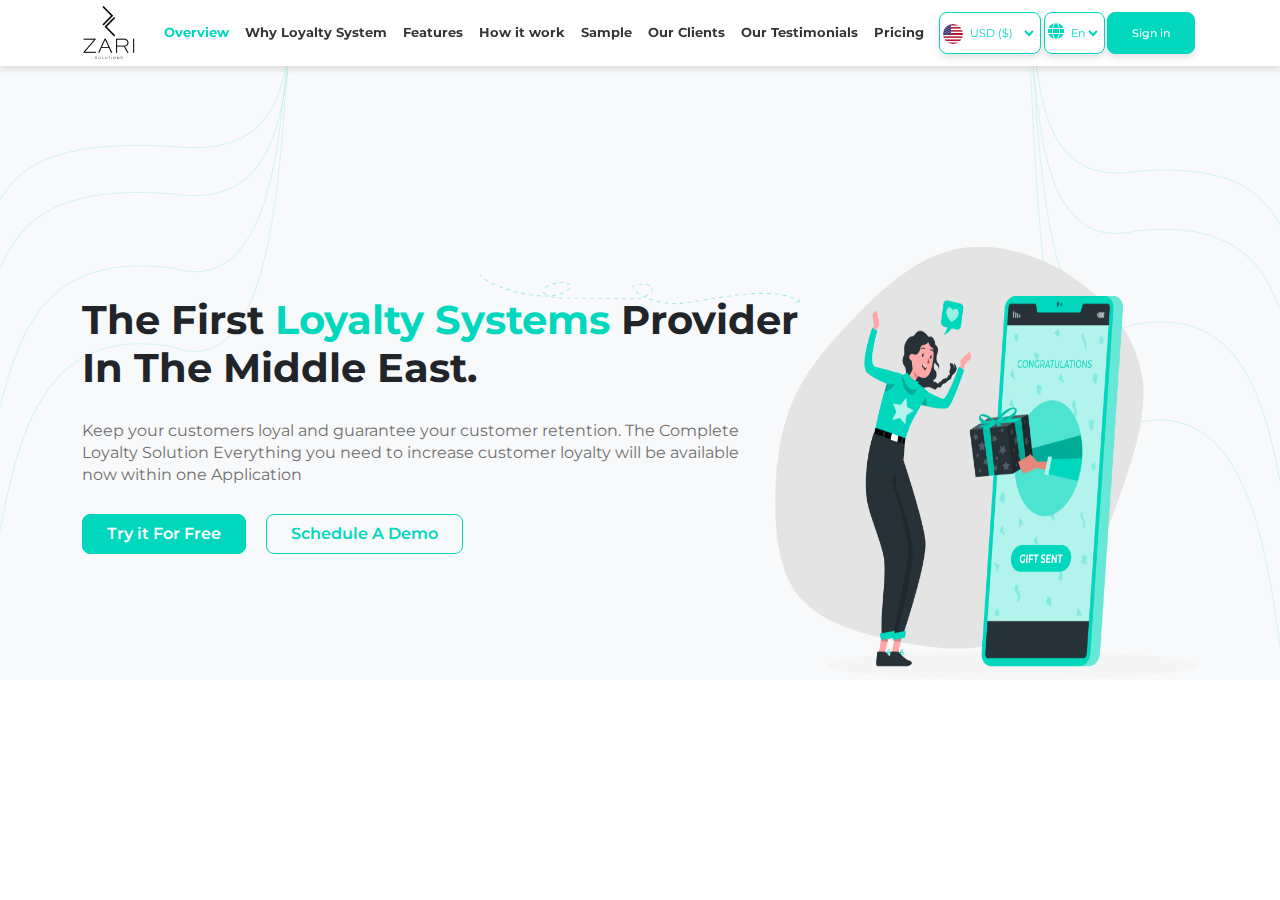
==== index.html @ f449ee0c "valid register" ====
<!DOCTYPE html>
<html lang="en">

    <head>
        <title> Zari task </title>
        <meta charset="UTF-8">
        <meta name = "description" content="Zari task">
        <meta name = "kaywords" content="Zari task">
        <meta http-equiv="X-UA-Compatible" content="IE=edge" />
        <meta name="viewport" content="width=device-width, initial-scale=1.0" />
        <meta anme="author" content="AHMED RASHED" />
        <link rel="preconnect" href="https://fonts.googleapis.com">
        <link href="https://fonts.googleapis.com/css2?family=Montserrat:wght@400;500;600;700;800&family=Noto+Sans:wght@400;500;600;700&display=swap" rel="stylesheet">
        <link rel="stylesheet" href="css/all.min.css">
        <link rel="stylesheet" href="css/bootstrap.min.css">
        <link rel="stylesheet" href="css/style.css">
    </head>

    <body>

        <!-- ready -->
        <!-- <div id="ready">
            <h4 class="mb-4 px-2">Welcome to our Home..</h4>
            <h1 class="px-3">Thank you for using Nagwa Education Platform <i class="fa fa-spinner fa-spin"></i></h1>            
        </div> -->


        <!-- navbar -->
        <nav class="navbar navbar-expand-lg fixed-top bg-white p-0">
            <div class="container-fluid container-xl w-special-95 d-flex justify-content-between align-items-center">
                <a class="navbar-brand"><img src="imgs/navbar/ZARI LOGO-02.png" alt="ZARI LOGO"></a>
                <button class="navbar-toggler" type="button" data-bs-toggle="collapse" data-bs-target="#navbarSupportedContent" aria-controls="navbarSupportedContent" aria-expanded="false" aria-label="Toggle navigation">
                </button>
                <div class="collapse navbar-collapse" id="navbarSupportedContent">
                    <ul class="navbar-nav mx-auto mb-2 mb-lg-0 py-3 py-lg-0 fw-bold">
                        <li class="nav-item">
                            <a class="nav-link active" aria-current="page" href="#overview">Overview</a>
                        </li>
                        <li class="nav-item">
                            <a class="nav-link" href="#why">Why Loyalty System</a>
                        </li>
                        <li class="nav-item">
                            <a class="nav-link" href="#features">Features</a>
                        </li>
                        <li class="nav-item">
                            <a class="nav-link" href="#how">How it work</a>
                        </li>
                        <li class="nav-item">
                            <a class="nav-link" href="#sample">Sample</a>
                        </li>
                        <li class="nav-item">
                            <a class="nav-link" href="#clients">Our Clients</a>
                        </li>
                        <li class="nav-item">
                            <a class="nav-link" href="#testimonials">Our Testimonials</a>
                        </li>
                        <li class="nav-item">
                            <a class="nav-link" href="#pricing">Pricing</a>
                        </li>
                    </ul>
                    <div class="custome d-flex justify-content-evenly align-items-center pb-4 pb-lg-0">
                        <div class="currency py-2">
                            <img id="img-select" src="imgs/navbar/Flag_of_the_United_States.svg.png" alt="united-states">
                            <select class="py-1" id="currency" name="currency">
                                <option selected value="dollar">
                                    USD ($)
                                </option>
                                <option value="pound">
                                    EGY (LE)
                                </option>
                                <option value="euro">
                                    EURO (E)
                                </option>
                            </select>
                        </div>
                        <div class="language py-2">
                            <i class="fa-solid fa-globe fs-6"></i>
                            <select class="py-1" name="language">
                                <option selected value="English">
                                    En
                                </option>
                                <option value="Arabic">
                                    Ar
                                </option>
                                <option value="French">
                                    Fr
                                </option>
                            </select>
                        </div>
                        <a href="signIn.html" target="_blank" class="btn px-4">Sign in</a>
                    </div>
                </div>
            </div>
        </nav>

        <!-- header section -->
        <header id="overview" class="overview position-relative">
            <div class="vectors">
                <img src="imgs/header/Group 1.png" class="position-absolute top-0 end-0"  alt="vector">
                <img src="imgs/header/Group 2.png" class="position-absolute top-0 start-0"  alt="vector">
                <img src="imgs/header/Vector 20.png" class="position-absolute w-25 mx-auto vector start-50 translate-middle"  alt="vector">
            </div>
            <div class="total-header bg-light min-vh-70 d-flex justify-content-center align-items-end">
                <div class="container">
                    <div class="row gx-0 gy-4 d-flex justify-content-center">
                        <div class="col-lg-8">
                            <div class="caption">
                                <h1 class="text-capitalize fw-bold mb-4">The first <span class="main-color">loyalty systems</span> provider in the Middle East.</h1>
                                <p class="mb-4 py-1">Keep your customers loyal and guarantee your customer retention. The Complete Loyalty Solution
                                    Everything you need to increase customer loyalty will be available now within one Application 
                                </p>
                                <div class="buttons">
                                    <a class="btn main-btn py-2 px-4 me-3">Try it For Free</a>
                                    <a class="btn second-btn py-2 px-4">Schedule A Demo</a>
                                </div>
                            </div>
                        </div>
                        <div class="col-lg-4">
                            <div class="img-header">
                                <svg viewBox="0 0 200 200" xmlns="http://www.w3.org/2000/svg">
                                    <path fill="#E4E4E4" d="M49,-76.3C63.3,-67.1,74.5,-53.1,77.4,-37.9C80.4,-22.8,75,-6.4,70,8.2C65,22.7,60.3,35.4,52.3,46.3C44.4,57.3,33.3,66.4,20.6,70.2C7.9,73.9,-6.4,72.3,-21.1,69.2C-35.8,66.1,-50.8,61.6,-59,51.5C-67.2,41.4,-68.7,25.7,-68.4,11.3C-68.1,-3,-66.1,-16.2,-60.8,-27.8C-55.5,-39.3,-46.8,-49.4,-36.2,-60.3C-25.5,-71.2,-12.7,-82.9,2.3,-86.5C17.4,-90.1,34.7,-85.6,49,-76.3Z" transform="translate(100 100)" />
                                </svg>
                                <img src="imgs/header/Gift Illustration.png" class="w-100" alt="gift">
                            </div>
                        </div>
                    </div>
                </div>
            </div>
        </header>





























        <!-- footer -->


        <!-- js files -->
        <script src="js/bootstrap.bundle.min.js"></script>
        <script src="js/jquery-3.6.0.min.js"></script>
        <script src="js/main.js"></script>

    </body>
</html>
---- css/style.css ----
:root{
    --mainColor:#00D7BD;
}

/* #ready{
    text-align: center;
    z-index: 999;
    position: fixed;
    inset: 0;
    display: flex;
    justify-content: center;
    align-items: center;
    flex-direction: column;
    color: #fff;
    font-weight: bold;
    background-color: #000;
} */

body{
    font-family: 'Montserrat', sans-serif;
    /* background-color: var(--mainColor); */
    /* overflow: hidden; */
}

i{
    cursor: pointer;
}

.main-color{
    color: var(--mainColor);
}
.main-bg{
    background-color: var(--mainColor);
}

/* navbar */
.navbar{
    font-size: 13px;
    font-weight: 600;
    box-shadow: 0px 4px 6px rgba(147, 147, 147, 0.26);
}
.navbar .navbar-toggler{
    transition: all 0.25s;
    position: relative;
    width: 40px;
    height: 40px;
    margin-right: 15px;
    cursor: pointer;
}
.navbar .navbar-toggler::before{
    content: '';
    position: absolute;
    width: 25px !important;
    height: 3px !important;
    background-color: var(--mainColor);
    transition: all 0.25s;
    transform: translateY(-10px);
    box-shadow: 0 10px 0 var(--mainColor);
}
.navbar .navbar-toggler.convert::before{
    transform: translateY(0px) rotate(45deg);
    box-shadow: 0 0 0 var(--mainColor);
}
.navbar .navbar-toggler::after{
    content: '';
    position: absolute;
    width: 25px !important;
    height: 3px !important;
    background-color: var(--mainColor);
    transition: all 0.25s;
    transform: translateY(10px);
}
.navbar .navbar-toggler.convert::after{
    transform: translateY(0px) rotate(-45deg);
}
.navbar .navbar-toggler:focus,
 .navbar .navbar-toggler:hover
{
    box-shadow: none;
}
.navbar .navbar-nav li{
    white-space: nowrap;
}
.navbar .navbar-nav li a{
    color: #000000CC;
    transition: all 0.25s;
    text-align: center;
}
.active,
 .navbar-nav a:focus,
  .navbar-nav a:hover
{
    color: var(--mainColor) !important;
}
.navbar-collapse{
    background-color: rgba(0, 0, 0, 0.922);
    transition: all 0.3s;
}
.custome div{
    border: 1px solid var(--mainColor);
    border-radius: 8px;
    background-color: transparent;
    padding: 3px;
    cursor: pointer;
    color: var(--mainColor);
    font-size: 11px;
    font-weight: 500;
    box-shadow: 0px 4px 6px rgba(147, 147, 147, 0.26);
}
.custome a{
    border: 1px solid var(--mainColor);
    border-radius: 8px;
    background-color: var(--mainColor);
    padding-top: 12px;
    padding-bottom: 12px;
    color: #fff !important;
    font-size: 11px;
    font-weight: 500;
    box-shadow: 0px 4px 6px rgba(147, 147, 147, 0.26);
    transition: all 0.25s;
}
.custome a:hover{
    background-color: transparent;
    color: var(--mainColor) !important;
    border: 1px solid var(--mainColor);
}
.custome .currency img{
    width: 20px;
    height: 20px;
    border-radius: 50%;
}
select{
    color: var(--mainColor);
    border: none;
    outline: none;
    background-color: transparent;
    cursor: pointer;
}
option{
    font-size: 13px;
    font-weight: 500;
}

/* Responsive navbar */
@media screen and (min-width: 992px) and (max-width: 1150px) {
    .custome{
        display: none !important;
    }
    .w-special-95{
        width: 95%;
    }
}
@media screen and (min-width: 992px){
    .navbar-collapse{
        background-color: transparent !important;
    }
    .custome{
        width: 25%;
    }
}
@media screen and (max-width: 992px) {
    .navbar .navbar-nav li a{
        color: #fff;
        font-size: 14px;
        margin-bottom: 8px;
    }
    .custome{
        width: 75%;
        margin-left: auto;
        margin-right: auto;
    }
    .custome div{
        box-shadow: none;
    }
    .custome a{
        box-shadow: none;
    }
}
/* navbar */


/* header  */
.overview{
    margin-top: 50px;
}
.total-header{
    padding-top: 7rem;
}
.min-vh-70{
    min-height: 70vh;
}
.caption h1{
    font-size: 2.85rem;
}
.caption p{
    width: 90%;
    color: #6F6F6F;
    line-height: 22px;
}
.buttons a{
    border-radius: 8px;
    font-weight: 600;
    line-height: 22px;
    transition: all 0.25s;
}
.main-btn{
    background-color: var(--mainColor);
    color: #fff;
    border: 1px solid var(--mainColor);
}
.main-btn:hover{
    background-color: transparent;
    color: var(--mainColor);
}
.second-btn{
    background-color: transparent;
    color: var(--mainColor);
    border: 1px solid var(--mainColor);
}
.second-btn:hover{
    background-color: var(--mainColor);
    color: #fff;
}
.caption, .img-header{
    position: relative;
    z-index: 1;
}
.img-header svg{
    position: absolute;
    top: -100px;
    left: -130px;
}
.img-header img{
    height:24rem;
    position: relative;
    z-index: 2;
}
.vector{
    top: 38%;
}

/* Responsive header section */
@media screen and (max-width: 992px){
    .total-header .row{
        flex-direction: column-reverse;
    }
    .total-header{
        padding-bottom: 2rem;
    }
    .caption, .img-header{
        width: 90%;
        margin-right: auto;
        margin-left: auto;
    }
    .vectors, .sign-victors{
        display: none !important;
    }
}
@media screen and (min-width: 1200px) and (max-width: 1400px){
    .caption h1{
        font-size: 2.5rem;
    }
    .img-header svg{
        top: -80px;
    }
}
@media screen and (min-width: 992px) and (max-width: 1200px){
    .img-header svg{
        top: -50px;
    }
}
@media screen and (min-width: 768px) and (max-width: 992px){
    .img-header svg{
        width: 850px;
        height: 500px;
        top: -90px;
        left: -260px;
    }
}
@media screen and (min-width: 768px) and (max-width: 1200px){
    .caption h1{
        font-size: 2.1rem;
    }
}
@media screen and (max-width: 768px){
    .caption h1{
        font-size: 1.55rem;
    }
    .img-header svg{
        width: 850px;
        height: 500px;
        top: -90px;
        left: -340px;
    }
}
@media screen and (max-width: 570px){
    .img-header svg{
        display: none;
    }
}


/* sign up & sign in pages */
.sign{
    min-height:100vh;
    background-color: #000;
}
.w-90{
    width: 90%;
    margin: auto;
}
.sign .img-sign{
    position: relative;
    z-index: 2;
}
.sign .img-sign .sign-caricature img{
    max-width: 75%;
    min-width: 350px;
}
.sign .img-sign .logo img{
    width: 125px;
    height: 110px;
}
.sign-form{
    position: relative;
    z-index: 2;
    background-color: #ECECEC;
    border-radius: 20px;
    padding: 30px 40px 10px;
}
.sign-form h2{
    font-size: 2.25rem;
    font-weight: 600;
    line-height: 45px;
    color: #000;
    font-family: 'Montserrat';
    text-transform: capitalize;
}
.sign-form label{
    font-weight: 600;
    margin-top: 1.25rem;
}
.sign-form input{
    border-radius: 8px;
}
.sign-form .form-control:focus{
    box-shadow: none;
    border-color: var(--mainColor) !important;
}
.sign-form input::placeholder{
    color: hsla(0, 0%, 44%, 0.5);
    font-weight: 500;
    letter-spacing: 0;
}
.sign-form .alert{
    color:rgba(0, 0, 0, 0.850);
    font-size: 13px;
    display: none;
}
.sign-form a{
    border-radius: 10px;
    font-weight: bold;
}
.sign-form a:hover{
    color: var(--mainColor) !important;
}
.sign-form .semi-bold{
    font-weight: 600;
}
.sign-form .imgs img{
    width: 35px;
    cursor: pointer;
}
.w-60{
    width: 60%;
}
.sign-form .already-have p{
    font-size: 14px;
    font-weight: 500;
}
.sign-form .already-have p a{
    text-decoration: none;
    color: var(--mainColor);
}

/* Responsive sign up & sign in pages */

@media screen and (min-width: 992px){
    .sign .img-sign .sign-caricature img{
        min-width: 400px;
    }
}
@media screen and (max-width: 992px){
    .sign .img-sign, .sign .sign-form{
        width: 85%;
        margin: auto;
    }
}














/* footer */
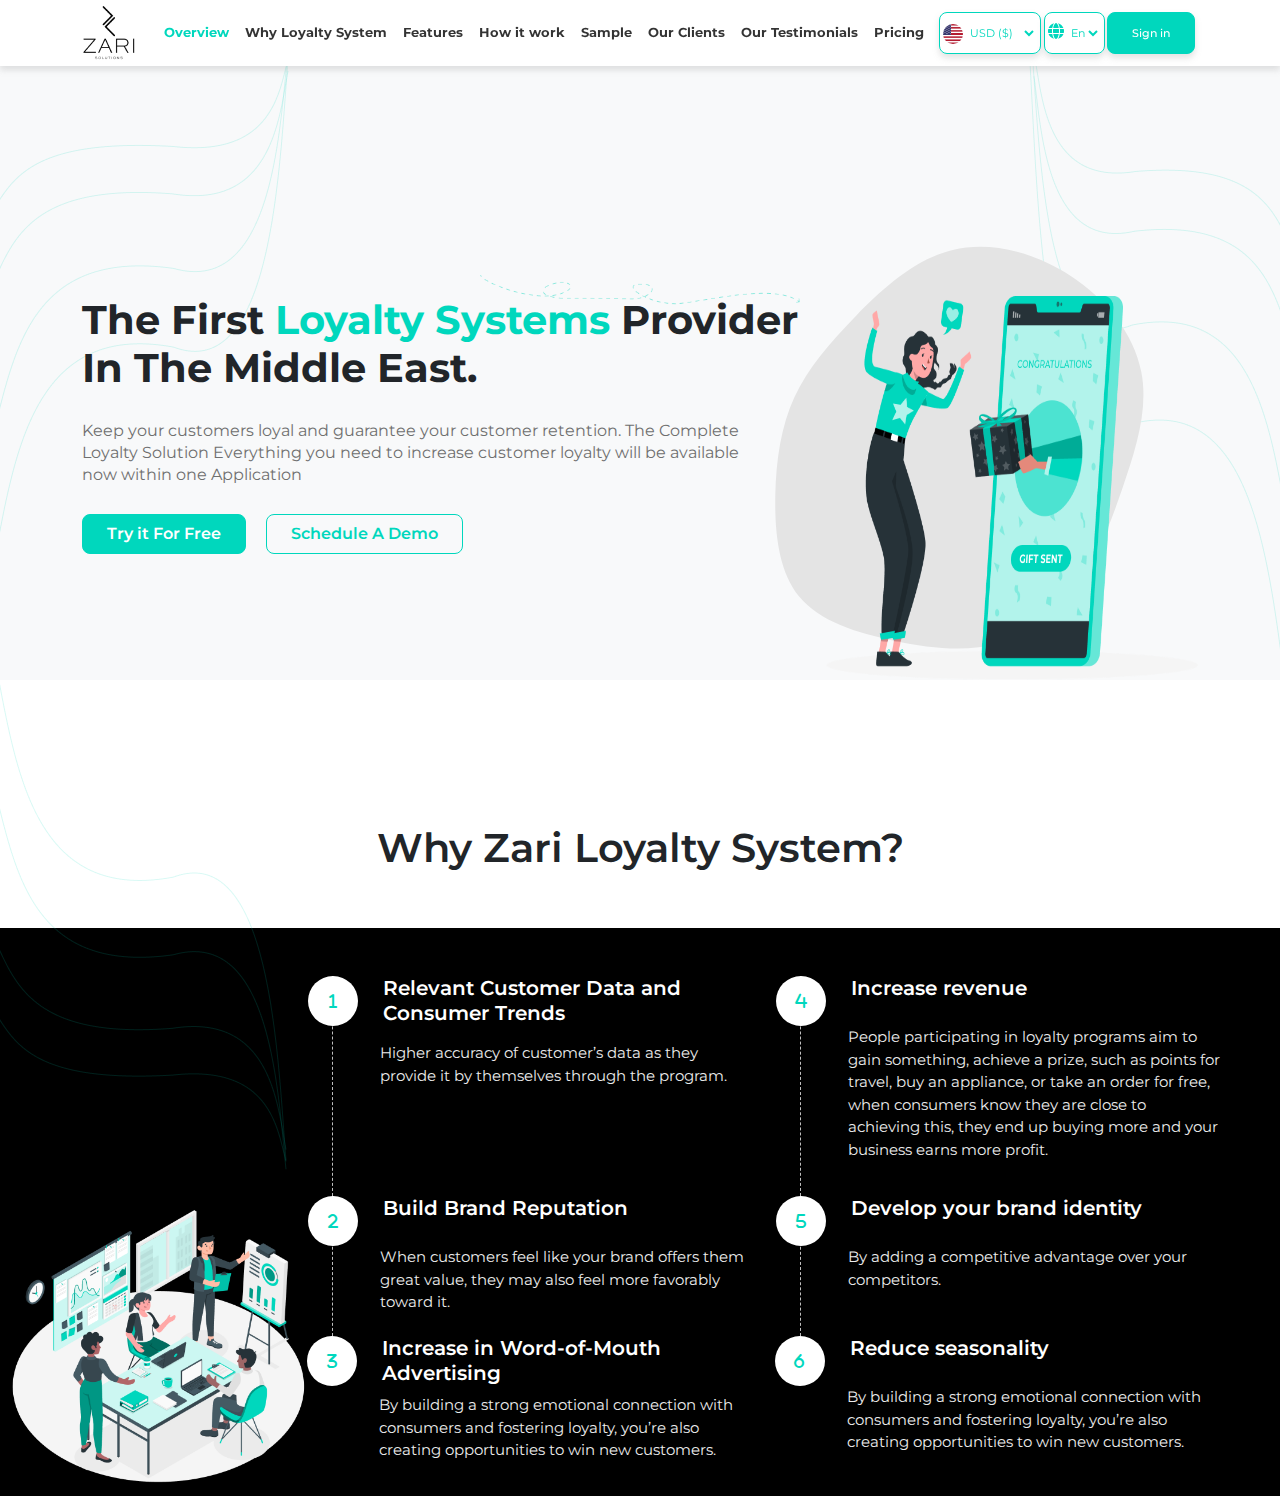
==== commit f529a900: "add layout section with responsive" ====
--- a/index.html
+++ b/index.html
@@ -128,7 +128,80 @@
             </div>
         </header>
 
-
+        <!-- why layout section -->
+        <section id="why" class="why-layout position-relative pt-5">
+            <div class="vectors">
+                <img src="imgs/why layout/Group 10.png" class="position-absolute top-0 start-0"  alt="vector">
+            </div>
+            <div class="container-fluid pt-5">
+                <div class="row">
+                    <div class="col-12">
+                        <div class="caption-why text-center py-lg-5 py-3">
+                            <h2 class="semi-bold fs-1">Why Zari Loyalty System?</h2>
+                        </div>
+                    </div>
+                    <div class="layout-container bg-black pt-5">
+                        <div class="row gy-4 d-flex justify-content-center align-items-end">
+                            <div class="col-xl-3">
+                                <div class="img-layout">
+                                    <img src="imgs/why layout/At the office-amico 1.png" alt="At the office">
+                                </div>
+                            </div>
+                            <div class="col-xl-9">
+                                <div class="row g-0">
+                                    <div class="col-lg-6">
+                                        <div class="layout">
+                                            <div class="child d-flex mb-2">
+                                                <i class="fa-solid fa-1 main-color"></i>
+                                                <h5>Relevant Customer Data and Consumer Trends</h5>
+                                            </div>
+                                            <p>Higher accuracy of customer’s data as they provide it by themselves through the program.</p>
+                                        </div>
+                                        <div class="layout special-layout">
+                                            <div class="child d-flex">
+                                                <i class="fa-solid fa-2 main-color"></i>
+                                                <h5>Build Brand Reputation</h5>
+                                            </div>
+                                            <p>When customers feel like your brand offers them great value, they may also feel more favorably toward it.</p>
+                                        </div>
+                                        <div class="layout third-layout">
+                                            <div class="child d-flex">
+                                                <i class="fa-solid fa-3 main-color"></i>
+                                                <h5>Increase in Word-of-Mouth Advertising</h5>
+                                            </div>
+                                            <p>By building a strong emotional connection with consumers and fostering loyalty, you’re also creating opportunities to win new customers.</p>
+                                        </div>
+                                    </div>
+                                    <div class="col-lg-6">
+                                        <div class="layout">
+                                            <div class="child d-flex">
+                                                <i class="fa-solid fa-4 main-color"></i>
+                                                <h5>Increase revenue</h5>
+                                            </div>
+                                            <p>People participating in loyalty programs aim to gain something, achieve a prize, such as points for travel, buy an appliance, or take an order for free, when consumers know they are close to achieving this, they end up buying more and your business earns more profit.</p>
+                                        </div>
+                                        <div class="layout special-layout">
+                                            <div class="child d-flex">
+                                                <i class="fa-solid fa-5 main-color"></i>
+                                                <h5>Develop your brand identity</h5>
+                                            </div>
+                                            <p>By adding a competitive advantage over your competitors.</p>
+                                        </div>
+                                        <div class="layout last-layout">
+                                            <div class="child d-flex">
+                                                <i class="fa-solid fa-6 main-color"></i>
+                                                <h5>Reduce seasonality</h5>
+                                            </div>
+                                            <p>By building a strong emotional connection with consumers and fostering loyalty, you’re also creating opportunities to win new customers.</p>
+                                        </div>
+                                    </div>
+                                </div>
+                            </div>
+                        </div>
+                    </div>
+                </div>
+            </div>
+        </section>
 
 
 
--- a/css/style.css
+++ b/css/style.css
@@ -35,6 +35,7 @@
 }
 
 /* navbar */
+
 .navbar{
     font-size: 13px;
     font-weight: 600;
@@ -125,6 +126,10 @@
     color: var(--mainColor) !important;
     border: 1px solid var(--mainColor);
 }
+.custome a:focus{
+    box-shadow: none;
+    border-color: var(--mainColor) !important;
+}
 .custome .currency img{
     width: 20px;
     height: 20px;
@@ -143,6 +148,7 @@
 }
 
 /* Responsive navbar */
+
 @media screen and (min-width: 992px) and (max-width: 1150px) {
     .custome{
         display: none !important;
@@ -177,10 +183,9 @@
         box-shadow: none;
     }
 }
-/* navbar */
-
 
 /* header  */
+
 .overview{
     margin-top: 50px;
 }
@@ -241,6 +246,7 @@
 }
 
 /* Responsive header section */
+
 @media screen and (max-width: 992px){
     .total-header .row{
         flex-direction: column-reverse;
@@ -302,6 +308,7 @@
 
 
 /* sign up & sign in pages */
+
 .sign{
     min-height:100vh;
     background-color: #000;
@@ -365,7 +372,7 @@
 .sign-form a:hover{
     color: var(--mainColor) !important;
 }
-.sign-form .semi-bold{
+.semi-bold{
     font-weight: 600;
 }
 .sign-form .imgs img{
@@ -399,7 +406,108 @@
 }
 
 
-
+/* section why layout */
+
+.layout-container .img-layout img{
+    max-width: 100%;
+    min-width: 280px;
+}
+.layout{
+    border-left: 1px dashed rgba(255, 255, 255, 0.750);
+    height: 170px;
+    transition: all 0.3s;
+}
+.layout:hover{
+    border-left-color: var(--mainColor);
+}
+.last-layout , .third-layout{
+    border: none !important;
+}
+.special-layout{
+    height: 130px;
+}
+.layout h5{
+    font-weight: 600;
+    color: #fff;
+    line-height: 1.25;
+    width: 80%;
+}
+.layout i{
+    padding: 25px;
+    width: 1px;
+    height: 1px;
+    border-radius: 50%;
+    background-color: #fff;
+    display: flex;
+    justify-content: center;
+    align-items: center;
+    position: relative;
+    transform: translateX(-50%);
+}
+.layout p{
+    color: #ECECEC;
+    width: 80%;
+    margin: auto;
+    font-size: 15px;
+    margin-bottom: 0 !important;
+    margin-top: 0 !important;
+}
+
+
+/* Responsive why layout section */
+
+@media screen and (min-width: 992px) and (max-width: 1400px){
+    .layout{
+        height: 220px !important;
+    }
+    .special-layout{
+        height: 140px !important;
+    }
+    .third-layout, .last-layout{
+        height: 160px !important;
+    }
+}
+@media screen and (min-width: 992px) and (max-width: 1200px){
+    .layout-container .img-layout{
+        text-align: center;
+    }
+    .layout-container .img-layout img{
+        max-width: 75%;
+        margin: auto;
+    }
+    .layout-container .col-lg-6{
+        width: 45%;
+        margin: auto;
+    }
+}
+@media screen and (max-width: 992px){
+    .layout-container .img-layout{
+        text-align: center;
+    }
+    .layout-container .img-layout img{
+        max-width: 75%;
+        margin: auto;
+    }
+    .layout-container .col-lg-6{
+        width: 80%;
+        margin: auto;
+    }
+    .layout , .special-layout{
+        height: fit-content;
+        padding-bottom: 40px;
+    }
+    .third-layout{
+        border-left: 1px dashed rgba(255, 255, 255, 0.750) !important;
+        transition: all 0.3s;
+    }
+    .third-layout:hover{
+        border-left-color: var(--mainColor) !important;
+    }
+    .layout p{
+        width: 70%;
+        margin: auto;
+    }
+}
 
 
 
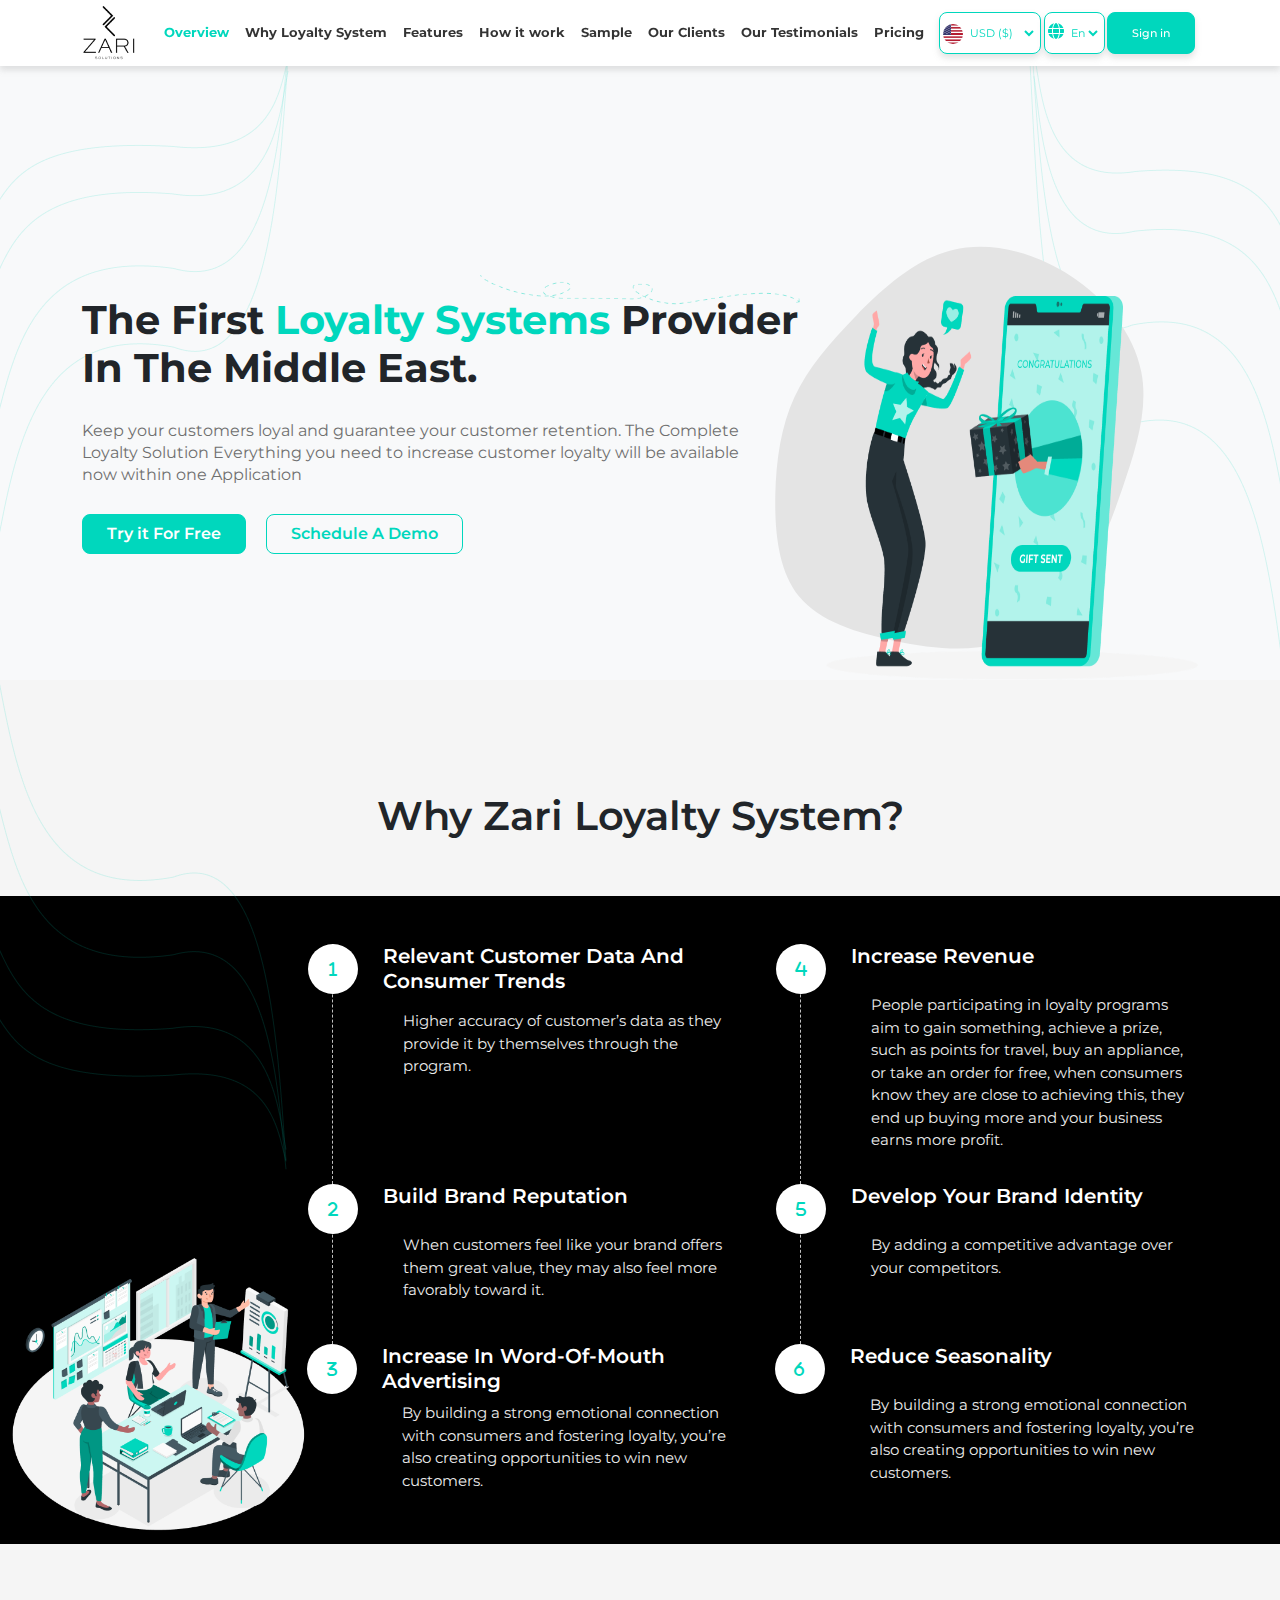
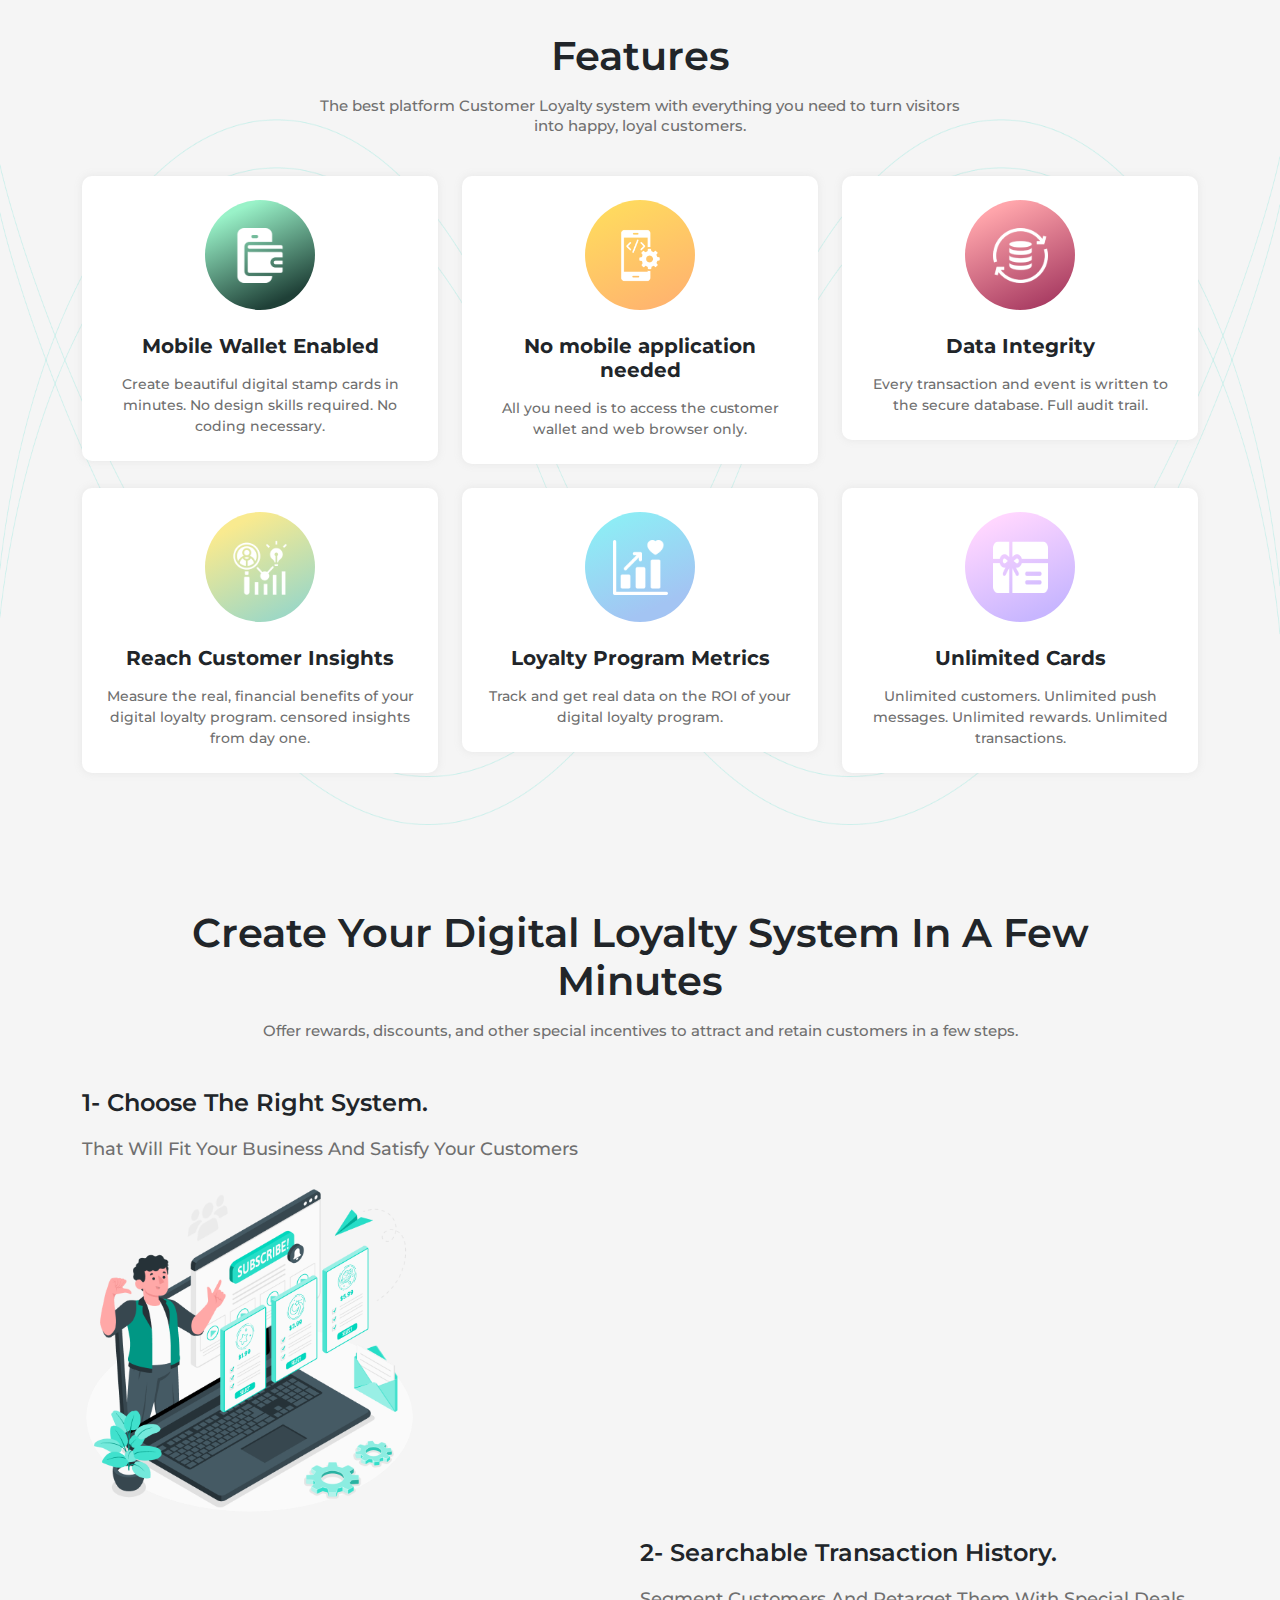
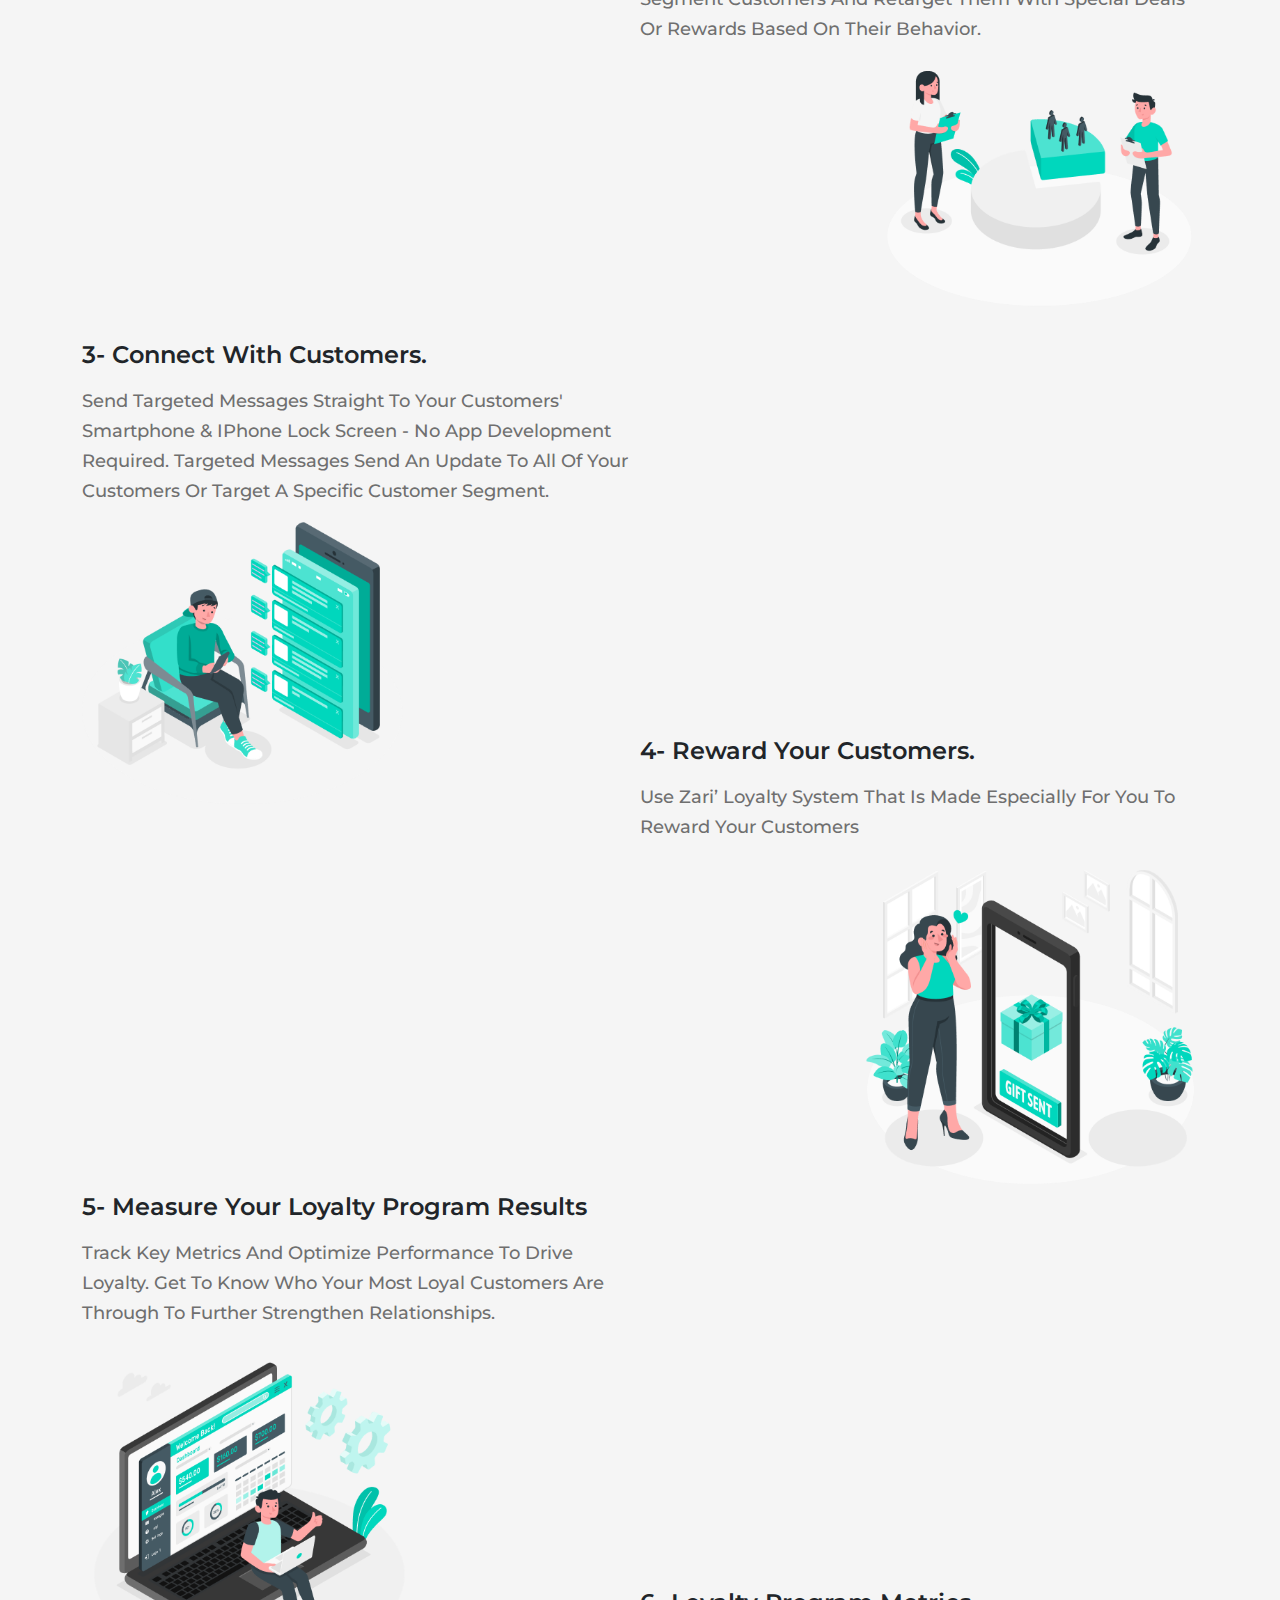
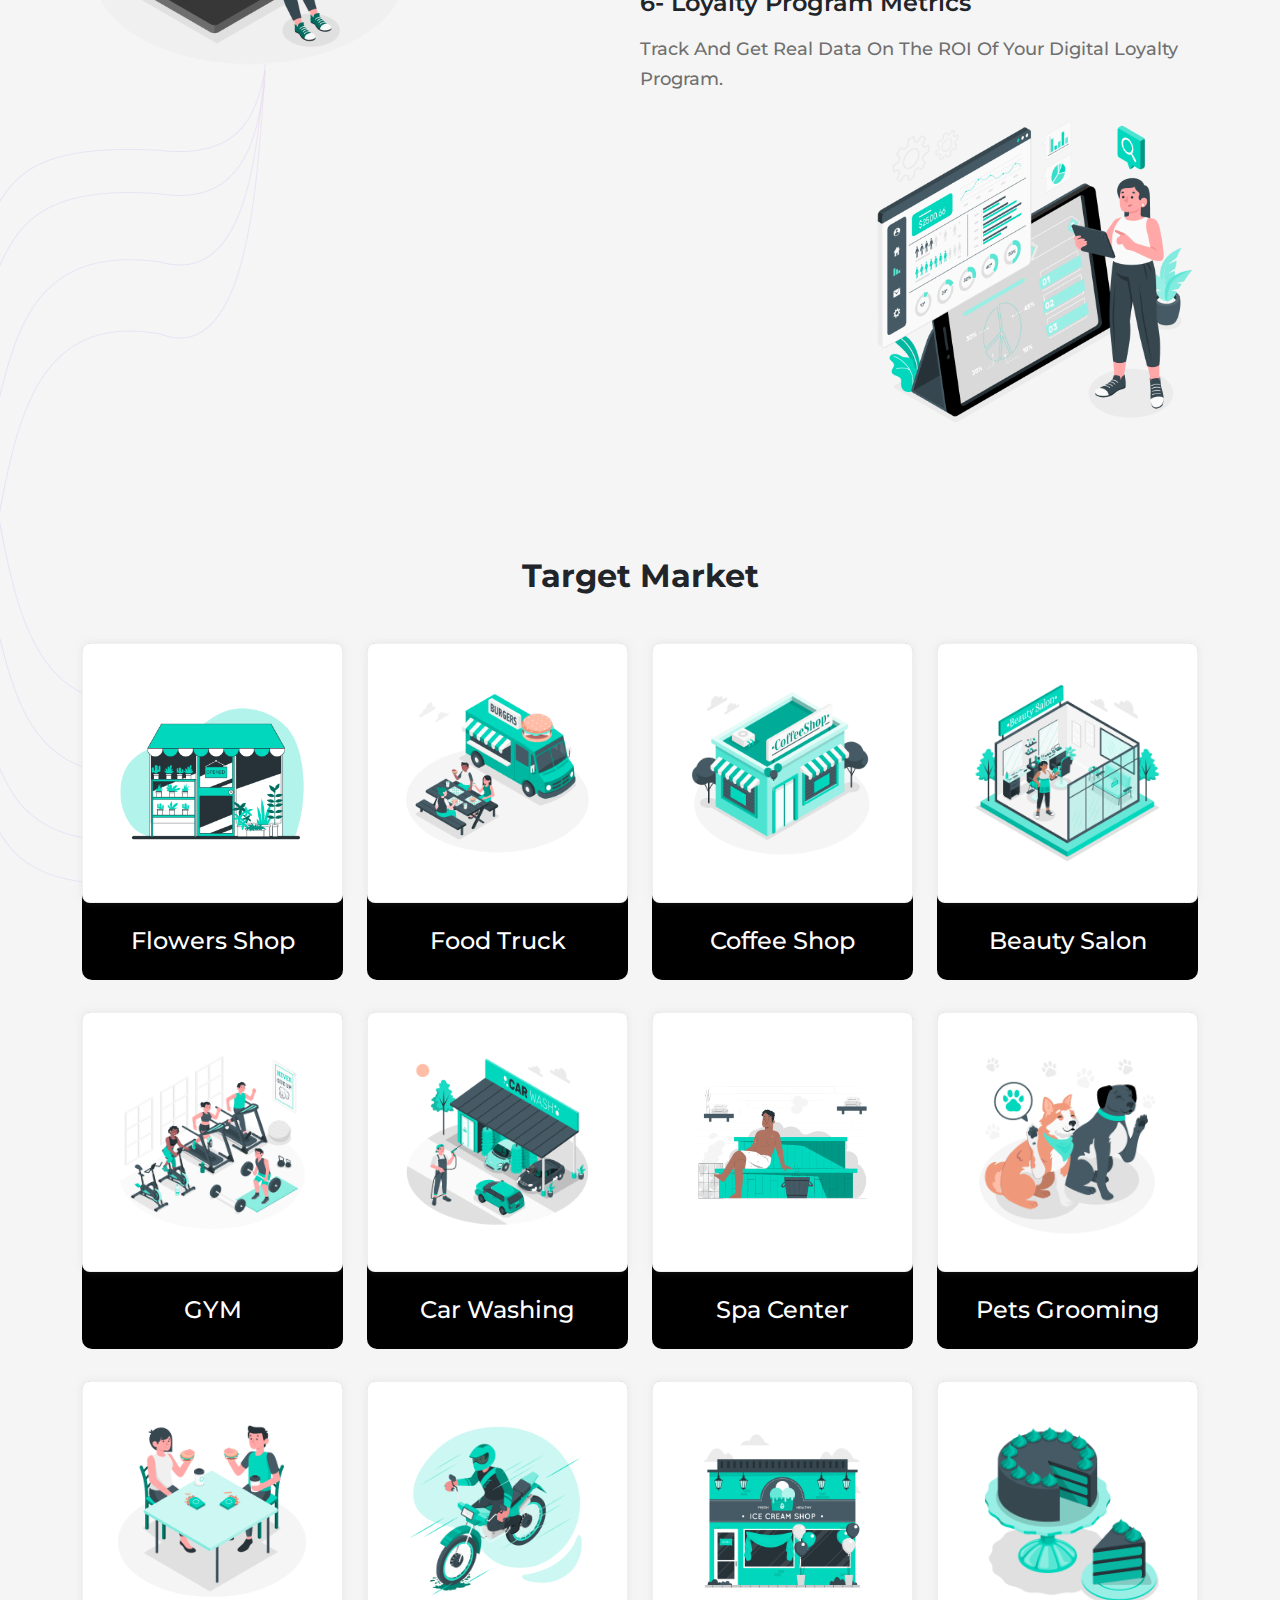
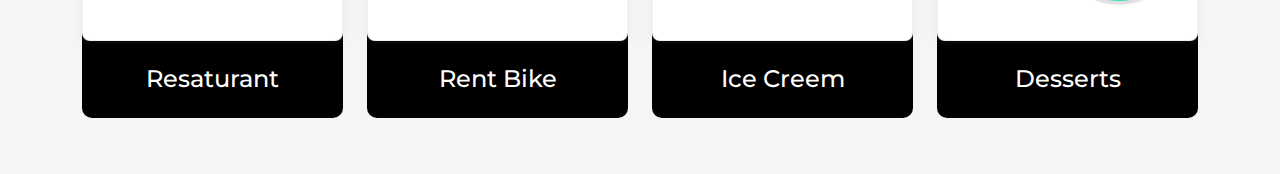
==== commit e87c6e95: "add features , how it work and sample sections with responsive" ====
--- a/index.html
+++ b/index.html
@@ -133,10 +133,10 @@
             <div class="vectors">
                 <img src="imgs/why layout/Group 10.png" class="position-absolute top-0 start-0"  alt="vector">
             </div>
-            <div class="container-fluid pt-5">
+            <div class="container-fluid pt-3">
                 <div class="row">
                     <div class="col-12">
-                        <div class="caption-why text-center py-lg-5 py-3">
+                        <div class="why-layout text-center py-lg-5 py-3 w-75 mx-auto">
                             <h2 class="semi-bold fs-1">Why Zari Loyalty System?</h2>
                         </div>
                     </div>
@@ -203,8 +203,276 @@
             </div>
         </section>
 
-
-
+        <!-- features section -->
+        <section id="features" class="features position-relative py-5">
+            <div class="vectors">
+                <img src="imgs/features/Vector 14.png" class="position-absolute"  alt="vector">
+                <img src="imgs/features/Vector 15.png" class="position-absolute mt-5"  alt="vector">
+                <img src="imgs/features/Vector 14 (1).png" class="position-absolute"  alt="vector">
+                <img src="imgs/features/Vector 15 (1).png" class="position-absolute mt-5"  alt="vector">
+            </div>
+            <div class="container pt-4">
+                <div class="row">
+                    <div class="col-12">
+                        <div class="main-title text-center pt-3 w-75 mx-auto">
+                            <h2 class="semi-bold fs-1 mb-3">Features</h2>
+                            <p class="mx-auto">The best platform Customer Loyalty system with everything you need to turn visitors into happy, loyal customers.</p>
+                        </div>
+                    </div>
+                    <div class="col-12">
+                        <div class="features-container pt-4">
+                            <div class="row g-4">
+                                <div class="col-md-6 col-lg-4">
+                                    <div class="feature px-4 py-4">
+                                        <div class="feature-img feature-1">
+                                            <img src="imgs/features/digital-wallet 1.png" alt="digital-wallet">
+                                        </div>
+                                        <h5 class="fw-bold mt-4 mb-3">Mobile Wallet Enabled</h5>
+                                        <p class="mb-0">Create beautiful digital stamp cards in minutes. No design skills required. No coding necessary.</p>
+                                    </div>
+                                </div>
+                                <div class="col-md-6 col-lg-4">
+                                    <div class="feature px-4 py-4">
+                                        <div class="feature-img feature-2">
+                                            <img src="imgs/features/app-development 1.png" alt="app-development">
+                                        </div>
+                                        <h5 class="fw-bold mt-4 mb-3">No mobile application needed</h5>
+                                        <p class="mb-0">All you need is to access the customer wallet and web browser only.</p>
+                                    </div>
+                                </div>
+                                <div class="col-md-6 col-lg-4">
+                                    <div class="feature px-4 py-4">
+                                        <div class="feature-img feature-3">
+                                            <img src="imgs/features/data-integration 1.png" alt="data-integration">
+                                        </div>
+                                        <h5 class="fw-bold mt-4 mb-3">Data Integrity</h5>
+                                        <p class="mb-0">Every transaction and event is written to the secure database. Full audit trail.</p>
+                                    </div>
+                                </div>
+                                <div class="col-md-6 col-lg-4">
+                                    <div class="feature px-4 py-4">
+                                        <div class="feature-img feature-4">
+                                            <img src="imgs/features/audience 1.png" alt="audience">
+                                        </div>
+                                        <h5 class="fw-bold mt-4 mb-3">Reach Customer Insights</h5>
+                                        <p class="mb-0">Measure the real, financial benefits of your digital loyalty program. censored insights from day one.</p>
+                                    </div>
+                                </div>
+                                <div class="col-md-6 col-lg-4">
+                                    <div class="feature px-4 py-4">
+                                        <div class="feature-img feature-5">
+                                            <img src="imgs/features/growth 1.png" alt="growth">
+                                        </div>
+                                        <h5 class="fw-bold mt-4 mb-3">Loyalty Program Metrics</h5>
+                                        <p class="mb-0">Track and get real data on the ROI of your digital loyalty program.</p>
+                                    </div>
+                                </div>
+                                <div class="col-md-6 col-lg-4">
+                                    <div class="feature px-4 py-4">
+                                        <div class="feature-img feature-6">
+                                            <img src="imgs/features/gift-card 1.png" alt="gift-card">
+                                        </div>
+                                        <h5 class="fw-bold mt-4 mb-3">Unlimited Cards</h5>
+                                        <p class="mb-0">Unlimited customers. Unlimited push messages. Unlimited rewards. Unlimited transactions.</p>
+                                    </div>
+                                </div>
+                            </div>
+                        </div>
+                    </div>
+                </div>
+            </div>
+        </section>
+
+        <!-- how it work section -->
+        <section id="how" class="how py-5 position-relative">
+            <div class="vectors">
+                <img src="imgs/how-it-work/Group 12.png" class="position-absolute start-0 bottom-0"  alt="vector">
+            </div>
+            <div class="container py-4">
+                <div class="row">
+                    <div class="col-12">
+                        <div class="main-title text-center py-3 w-85 mx-auto mb-3">
+                            <h2 class="semi-bold fs-1 mb-3 text-capitalize">Create your Digital Loyalty system in a few Minutes</h2>
+                            <p class="mx-auto">Offer rewards, discounts, and other special incentives to attract and retain customers in a few steps.</p>
+                        </div>
+                    </div>
+                    <div class="col-12">
+                        <div class="min-vh-100 d-flex row gx-0 gy-5 position-relative">
+                            <div class="col-lg-6 align-self-start">
+                                <div class="work text-capitalize">
+                                    <h4 class="semi-bold mb-3">1-	Choose the right system.</h4>
+                                    <p>that will fit your business and satisfy your customers</p>
+                                    <img src="imgs/how-it-work/Subscriptions-amico 1.png" class="w-60" alt="Subscriptions">
+                                </div>
+                            </div>
+                            <div class="col-lg-6 align-self-end">
+                                <div class="work text-capitalize d-flex flex-column">
+                                    <h4 class="semi-bold mb-3">2- Searchable Transaction History.</h4>
+                                    <p class="semi-bold">Segment customers and retarget them with special deals or rewards based on their behavior.</p>
+                                    <img src="imgs/how-it-work/Segment-amico 1.png" class="w-60 align-self-end" alt="Segment">
+                                </div>
+                            </div>
+                        </div>
+                    </div>
+                    <div class="col-12">
+                        <div class="min-vh-100 d-flex row gx-0 gy-5">
+                            <div class="col-lg-6 align-self-start">
+                                <div class="work text-capitalize">
+                                    <h4 class="semi-bold mb-3">3-	Connect with Customers.</h4>
+                                    <p>Send targeted messages straight to your customers' smartphone & iPhone lock screen - no app development required.
+                                        Targeted Messages Send an update to all of your customers or target a specific customer segment.
+                                        </p>
+                                    <img src="imgs/how-it-work/Push notifications-amico 1.png" class="w-60" alt="notifications">
+                                </div>
+                            </div>
+                            <div class="col-lg-6 align-self-end">
+                                <div class="work text-capitalize d-flex flex-column">
+                                    <h4 class="semi-bold mb-3">4-	Reward your Customers.</h4>
+                                    <p class="semi-bold">Use zari’ loyalty system that is made especially for you to reward your customers</p>
+                                    <img src="imgs/how-it-work/Send gift-amico 1.png" class="w-60 align-self-end" alt="Send gift">
+                                </div>
+                            </div>
+                        </div>
+                    </div>
+                    <div class="col-12">
+                        <div class="min-vh-100 d-flex row gx-0 gy-5 position-relative">
+                            <div class="col-lg-6 align-self-start">
+                                <div class="work text-capitalize">
+                                    <h4 class="semi-bold mb-3">5- Measure your Loyalty Program Results</h4>
+                                    <p>Track key metrics and optimize performance to drive loyalty.
+                                        Get to know who your most loyal customers are through to further strengthen relationships.
+                                        </p>
+                                    <img src="imgs/how-it-work/Dashboard-amico 1.png" class="w-60" alt="Dashboard">
+                                </div>
+                            </div>
+                            <div class="col-lg-6 align-self-end">
+                                <div class="work text-capitalize d-flex flex-column">
+                                    <h4 class="semi-bold mb-3">6- Loyalty Program Metrics</h4>
+                                    <p class="semi-bold">Track and get real data on the ROI of your digital loyalty program.</p>
+                                    <img src="imgs/how-it-work/Design stats-amico 1.png" class="w-60 align-self-end" alt="Design stats">
+                                </div>
+                            </div>
+                        </div>
+                    </div>
+                </div>
+            </div>
+        </section>
+
+        <!-- sample section -->
+        <section id="sample" class="sample position-relative pb-4">
+            <div class="vectors">
+                <img src="imgs/sample/Group 11.png" class="position-absolute start-0 top-0"  alt="vector">
+            </div>
+            <div class="container py-4">
+                <div class="row">
+                    <div class="col-12">
+                        <div class="main-title text-center py-3 w-85 mx-auto mb-4">
+                            <h2 class="fw-bold text-capitalize">Target Market</h2>
+                        </div>
+                    </div>
+                    <div class="col-12 text-center">
+                        <div class="row gx-4 gy-4">
+                            <div class="col-md-6 col-lg-3">
+                                <div class="market bg-black">
+                                    <div class="img-market px-4 d-flex justify-content-center align-items-center">
+                                        <img src="imgs/sample/Opened-bro 1.png" alt="flowers-shop">
+                                    </div>
+                                    <h4 class="text-white py-4">Flowers Shop</h4>
+                                </div>
+                            </div>
+                            <div class="col-md-6 col-lg-3">
+                                <div class="market bg-black">
+                                    <div class="img-market px-4 d-flex justify-content-center align-items-center">
+                                        <img src="imgs/sample/Street Food-amico (1) 1.png" alt="Street Food">
+                                    </div>
+                                    <h4 class="text-white py-4">food truck</h4>
+                                </div>
+                            </div>
+                            <div class="col-md-6 col-lg-3">
+                                <div class="market bg-black">
+                                    <div class="img-market px-4 d-flex justify-content-center align-items-center">
+                                        <img src="imgs/sample/Shops re-opening soon-amico (1) 1.png" alt="Coffee Shop">
+                                    </div>
+                                    <h4 class="text-white py-4">Coffee Shop</h4>
+                                </div>
+                            </div>
+                            <div class="col-md-6 col-lg-3">
+                                <div class="market bg-black">
+                                    <div class="img-market px-4 d-flex justify-content-center align-items-center">
+                                        <img src="imgs/sample/Beauty salon-amico.png" alt="beauty salon">
+                                    </div>
+                                    <h4 class="text-white py-4">beauty salon</h4>
+                                </div>
+                            </div>
+                            <div class="col-md-6 col-lg-3">
+                                <div class="market bg-black">
+                                    <div class="img-market px-4 d-flex justify-content-center align-items-center">
+                                        <img src="imgs/sample/Gym-amico (1).png" alt="GYM">
+                                    </div>
+                                    <h4 class="text-white py-4">GYM</h4>
+                                </div>
+                            </div>
+                            <div class="col-md-6 col-lg-3">
+                                <div class="market bg-black">
+                                    <div class="img-market px-4 d-flex justify-content-center align-items-center">
+                                        <img src="imgs/sample/Car wash-amico (1).png" alt="Car Washing">
+                                    </div>
+                                    <h4 class="text-white py-4">Car Washing</h4>
+                                </div>
+                            </div>
+                            <div class="col-md-6 col-lg-3">
+                                <div class="market bg-black">
+                                    <div class="img-market px-4 d-flex justify-content-center align-items-center">
+                                        <img src="imgs/sample/Sauna-pana.png" alt="Spa Center">
+                                    </div>
+                                    <h4 class="text-white py-4">Spa Center</h4>
+                                </div>
+                            </div>
+                            <div class="col-md-6 col-lg-3">
+                                <div class="market bg-black">
+                                    <div class="img-market px-4 d-flex justify-content-center align-items-center">
+                                        <img src="imgs/sample/Dog paw-amico.png" alt="Pets Grooming">
+                                    </div>
+                                    <h4 class="text-white py-4">Pets Grooming</h4>
+                                </div>
+                            </div>
+                            <div class="col-md-6 col-lg-3">
+                                <div class="market bg-black">
+                                    <div class="img-market px-4 d-flex justify-content-center align-items-center">
+                                        <img src="imgs/sample/Eating together-amico.png" alt="Resaturant">
+                                    </div>
+                                    <h4 class="text-white py-4">Resaturant</h4>
+                                </div>
+                            </div>
+                            <div class="col-md-6 col-lg-3">
+                                <div class="market bg-black">
+                                    <div class="img-market px-4 d-flex justify-content-center align-items-center">
+                                        <img src="imgs/sample/Motocross-amico.png" alt="Rent Bike">
+                                    </div>
+                                    <h4 class="text-white py-4">Rent Bike</h4>
+                                </div>
+                            </div>
+                            <div class="col-md-6 col-lg-3">
+                                <div class="market bg-black">
+                                    <div class="img-market px-4 d-flex justify-content-center align-items-center">
+                                        <img src="imgs/sample/Shops re-opening soon-cuate.png" alt="Ice Creem">
+                                    </div>
+                                    <h4 class="text-white py-4">Ice Creem</h4>
+                                </div>
+                            </div>
+                            <div class="col-md-6 col-lg-3">
+                                <div class="market bg-black">
+                                    <div class="img-market px-4 d-flex justify-content-center align-items-center">
+                                        <img src="imgs/sample/Birthday cake-amico 1.png" alt="Desserts">
+                                    </div>
+                                    <h4 class="text-white py-4">Desserts</h4>
+                                </div>
+                            </div>
+                        </div>
+                    </div>
+                </div>
+            </div>
+        </section>
 
 
 
--- a/css/style.css
+++ b/css/style.css
@@ -19,11 +19,13 @@
 
 body{
     font-family: 'Montserrat', sans-serif;
+    background-color: #F5F5F5;
+    
     /* background-color: var(--mainColor); */
     /* overflow: hidden; */
 }
 
-i{
+i, img{
     cursor: pointer;
 }
 
@@ -95,8 +97,8 @@
     color: var(--mainColor) !important;
 }
 .navbar-collapse{
-    background-color: rgba(0, 0, 0, 0.922);
-    transition: all 0.3s;
+    background-color: rgba(0, 0, 0, 0.9);
+    transition: all 0.5s;
 }
 .custome div{
     border: 1px solid var(--mainColor);
@@ -121,6 +123,21 @@
     box-shadow: 0px 4px 6px rgba(147, 147, 147, 0.26);
     transition: all 0.25s;
 }
+.custome .currency, .custome .language, .language i{
+    transition: all 0.25s;
+}
+.custome .currency:hover, .custome .language:hover{
+    background-color: var(--mainColor);
+}
+.custome .currency:hover select, .custome .language:hover select{
+    color: #fff !important;
+}
+.custome .currency:hover option[value], .custome .language:hover option[value]{
+    color: var(--mainColor) !important;
+}
+.custome .language:hover.language i{
+    color: #fff !important;
+}
 .custome a:hover{
     background-color: transparent;
     color: var(--mainColor) !important;
@@ -141,10 +158,12 @@
     outline: none;
     background-color: transparent;
     cursor: pointer;
+    transition: all 0.25s;
 }
 option{
     font-size: 13px;
     font-weight: 500;
+    transition: all 0.25s;
 }
 
 /* Responsive navbar */
@@ -229,7 +248,7 @@
 }
 .caption, .img-header{
     position: relative;
-    z-index: 1;
+    z-index: 2;
 }
 .img-header svg{
     position: absolute;
@@ -240,6 +259,10 @@
     height:24rem;
     position: relative;
     z-index: 2;
+    transition: all 0.5s;
+}
+.img-header img:hover{
+    transform: scale(1.1,1.1);
 }
 .vector{
     top: 38%;
@@ -408,19 +431,27 @@
 
 /* section why layout */
 
+.layout-container .img-layout{
+    position: relative;
+}
 .layout-container .img-layout img{
     max-width: 100%;
-    min-width: 280px;
+    min-width: 285px;
+    transition: all 0.5s;
+}
+.layout-container .img-layout img:hover{
+    transform: scale(1.1,1.1);
 }
 .layout{
-    border-left: 1px dashed rgba(255, 255, 255, 0.750);
-    height: 170px;
+    border-left: 1px dashed rgba(255, 255, 255, 0.75);
+    height: 180px;
     transition: all 0.3s;
 }
 .layout:hover{
     border-left-color: var(--mainColor);
 }
 .last-layout , .third-layout{
+    height: 150px;
     border: none !important;
 }
 .special-layout{
@@ -431,6 +462,7 @@
     color: #fff;
     line-height: 1.25;
     width: 80%;
+    text-transform: capitalize;
 }
 .layout i{
     padding: 25px;
@@ -458,13 +490,16 @@
 
 @media screen and (min-width: 992px) and (max-width: 1400px){
     .layout{
-        height: 220px !important;
+        height: 240px !important;
     }
     .special-layout{
-        height: 140px !important;
-    }
-    .third-layout, .last-layout{
         height: 160px !important;
+    }
+    .last-layout , .third-layout{
+        height: 200px !important;
+    }
+    .layout p{
+        width: 70%;
     }
 }
 @media screen and (min-width: 992px) and (max-width: 1200px){
@@ -476,7 +511,7 @@
         margin: auto;
     }
     .layout-container .col-lg-6{
-        width: 45%;
+        width: 40%;
         margin: auto;
     }
 }
@@ -494,24 +529,166 @@
     }
     .layout , .special-layout{
         height: fit-content;
-        padding-bottom: 40px;
+        padding-bottom: 30px;
     }
     .third-layout{
-        border-left: 1px dashed rgba(255, 255, 255, 0.750) !important;
+        border-left: 1px dashed rgba(255, 255, 255, 0.75) !important;
         transition: all 0.3s;
     }
     .third-layout:hover{
         border-left-color: var(--mainColor) !important;
     }
+    .layout h5{
+        width: 100%;
+    }
+}
+@media screen and (max-width: 768px){
     .layout p{
         width: 70%;
-        margin: auto;
-    }
-}
-
-
-
-
+    }
+}
+
+/* features section */
+
+.main-title p{
+    font-size: 15px;
+    width: 80%;
+    font-weight: 500;
+    line-height: 20px;
+    color: #6F6F6F;
+}
+.feature{
+    box-shadow: 0px 0px 8px rgba(153, 153, 153, 0.15);
+    text-align: center;
+    border-radius: 10px;
+    background-color: #fff;
+    position: relative;
+    z-index: 2;
+    cursor: pointer;
+}
+.feature-img{
+    width: 110px;
+    height: 110px;
+    padding: 50px;
+    display: flex;
+    justify-content: center;
+    align-items: center;
+    border-radius: 50%;
+    margin: auto;
+}
+.feature-img img{
+    width: 55px;
+    height: 55px;
+    transition: all 0.5s;
+}
+.feature-img:hover img{
+    transform: scale(1.2,1.2);
+}
+.feature-1{
+    background: linear-gradient(155.11deg, #99F2C8 15.6%, #1F4037 84.04%);
+}
+.feature-2{
+    background: linear-gradient(155.11deg, #FFDC5E 7.8%, #FFB56E 86.52%);
+}
+.feature-3{
+    background: linear-gradient(155.11deg, #FFA5AB 14.54%, #A53860 91.49%);
+}
+.feature-4{
+    background: linear-gradient(152.75deg, #F9EA8F 17.43%, #9FD8C4 85.31%);
+}
+.feature-5{
+    background: linear-gradient(155.11deg, #8EECF5 13.48%, #A3C4F3 79.79%);
+}
+.feature-6{
+    background: linear-gradient(155.11deg, #FFD6FF 14.18%, #C8B6FF 84.75%);
+}
+
+.feature p{
+    font-size: 14px;
+    font-weight: 500;
+    color: #6F6F6F;
+}
+.features .vectors img{
+    top: 20%;
+    left: 0;
+    right: 0;
+    width: 100%;
+    height: 75%;
+}
+
+/* Responsive features section */
+
+@media screen and (max-width: 992px){
+    .features-title p{
+        width: 100% !important;
+    }
+}
+
+/* and (work , market)  section how it work & section sample */
+
+@media screen and (max-width: 600px){
+    .feature, .work, .market{
+        width: 80%;
+        margin-right:auto ;
+        margin-left:auto ;
+    }
+}
+
+/* how it work section */
+
+.w-85{
+    width: 85%;
+}
+.work p{
+    color: #6F6F6F;
+    font-size: 18px;
+    font-weight: 500;
+    line-height: 30px;
+}
+.work img{
+    transition: all 0.5s;
+}
+.work img:hover{
+    transform: scale(1.15,1.15);
+}
+
+/* sample section */
+
+.market{
+    border-radius: 10px;
+    position: relative;
+}
+.market .img-market{
+    background: #FFFFFF !important;
+    border: 1px solid rgba(153, 153, 153, 0.15);
+    box-shadow:0px 0px 8px rgba(153, 153, 153, 0.15);
+    border-radius: 8px;
+    height: 260px;
+    overflow: hidden;
+}
+.market .img-market img{
+    width: 90%;
+    transition: all 0.5s;
+}
+.market .img-market:hover img{
+    transform: scale(1.15,1.15);
+}
+.market h4{
+    text-transform: capitalize;
+    transition: all 0.5s;
+    cursor: pointer;
+}
+.market h4:hover{
+    color: var(--mainColor) !important;
+}
+
+/*Responsive sample section */
+
+@media screen and (max-width: 992px){
+    .market .img-market img{
+        width: 250px;
+    }
+}
 
 
 
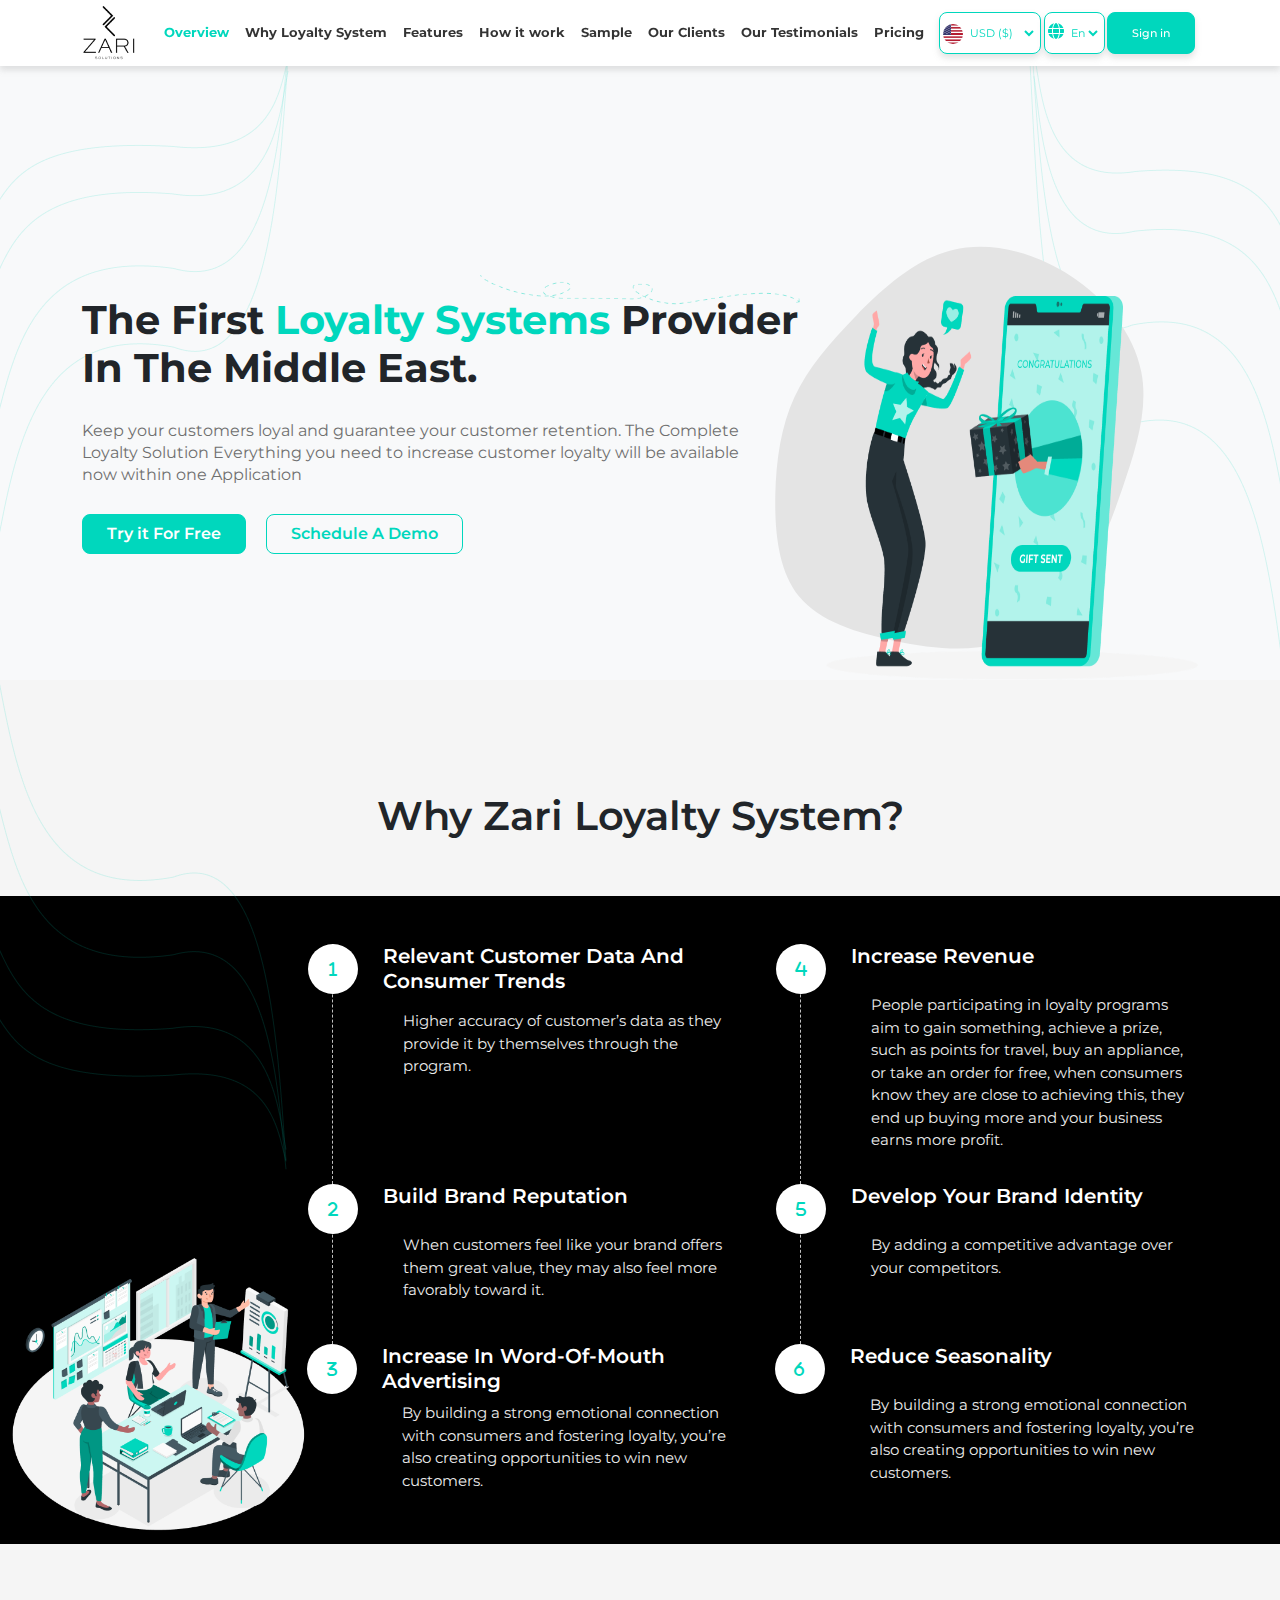
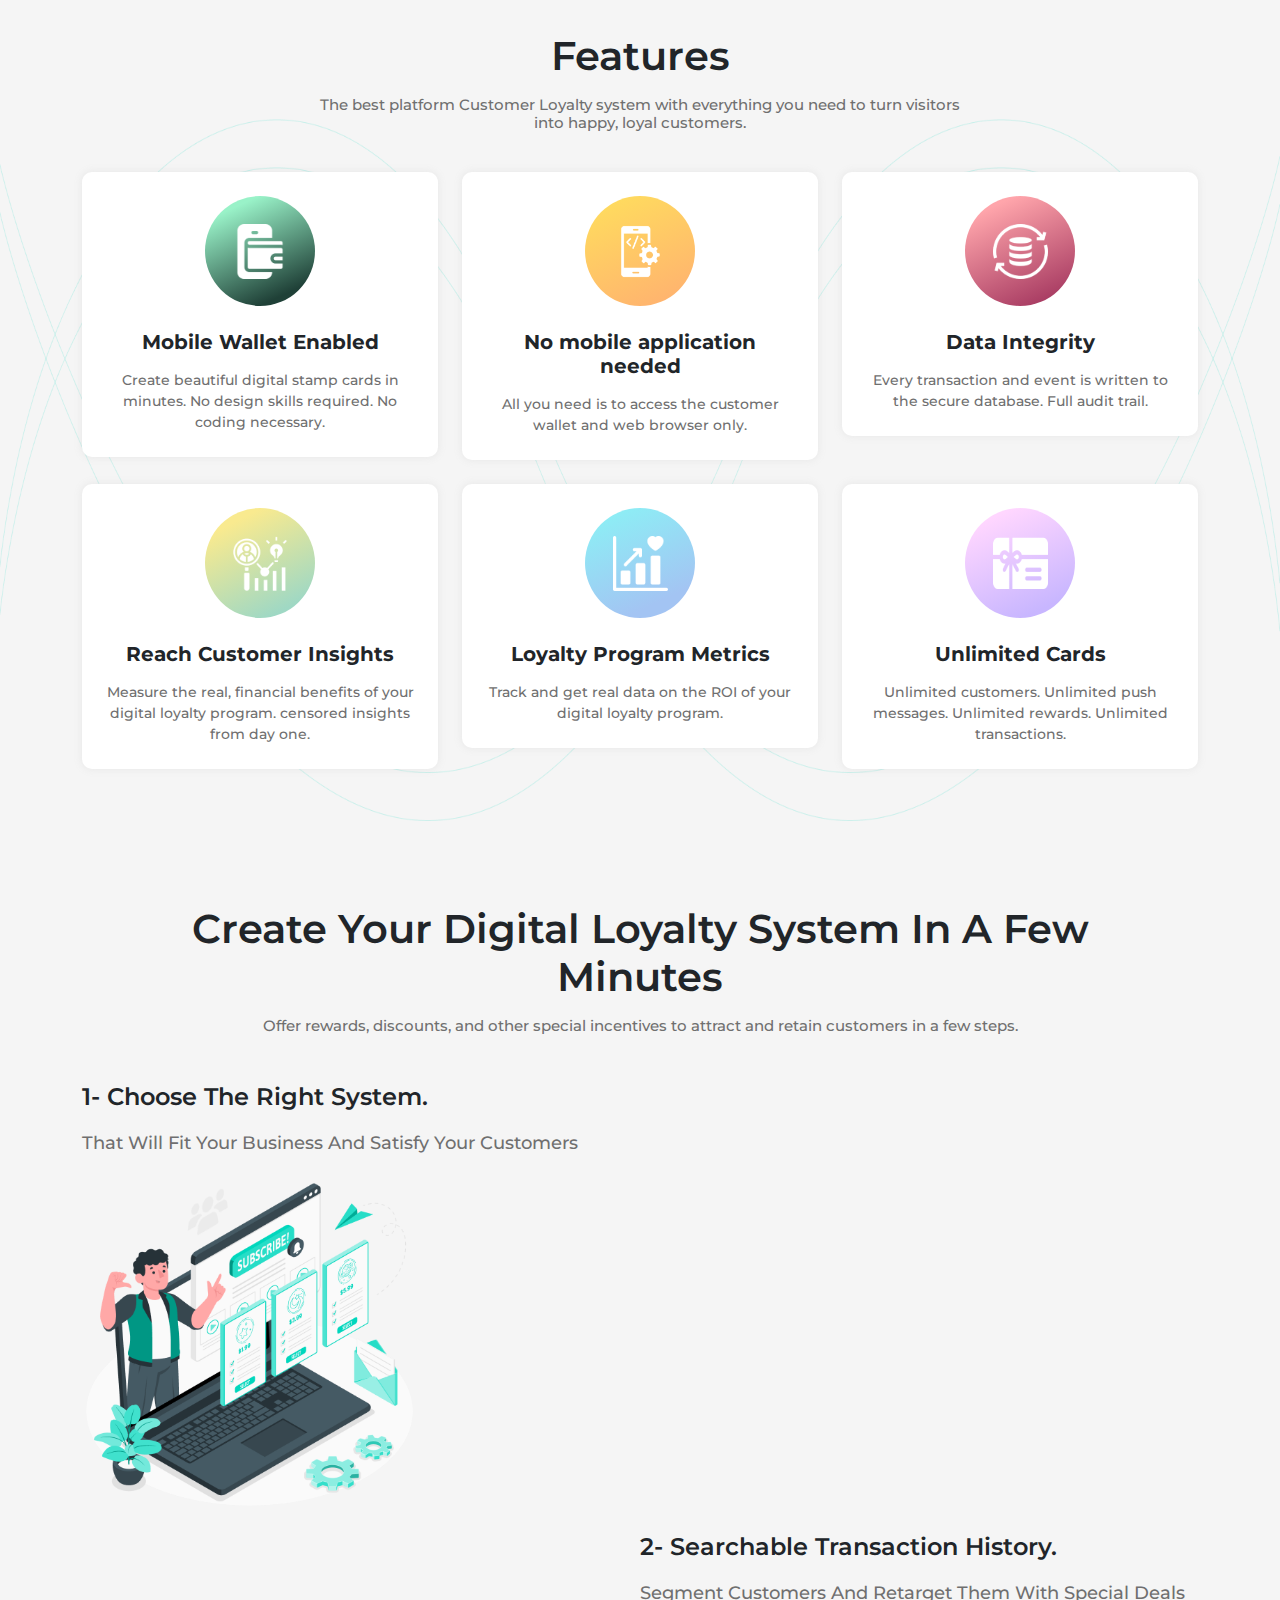
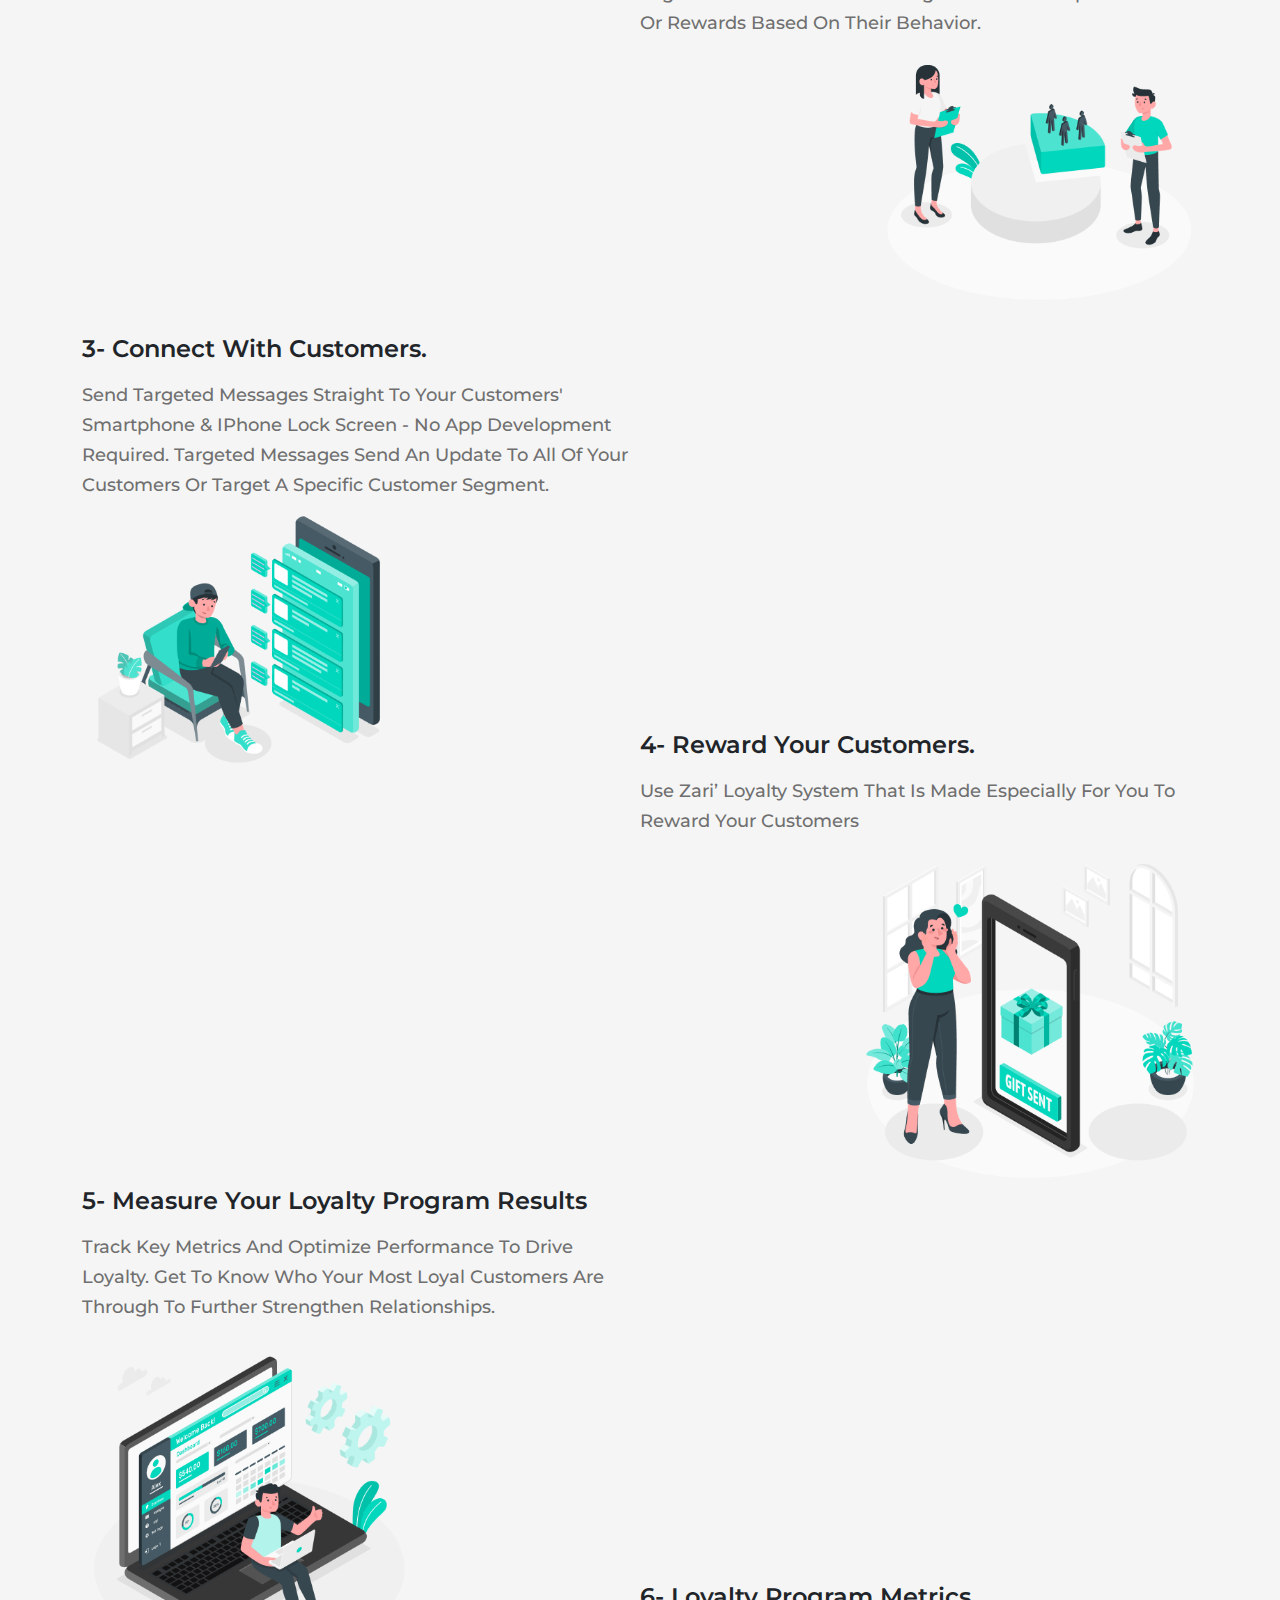
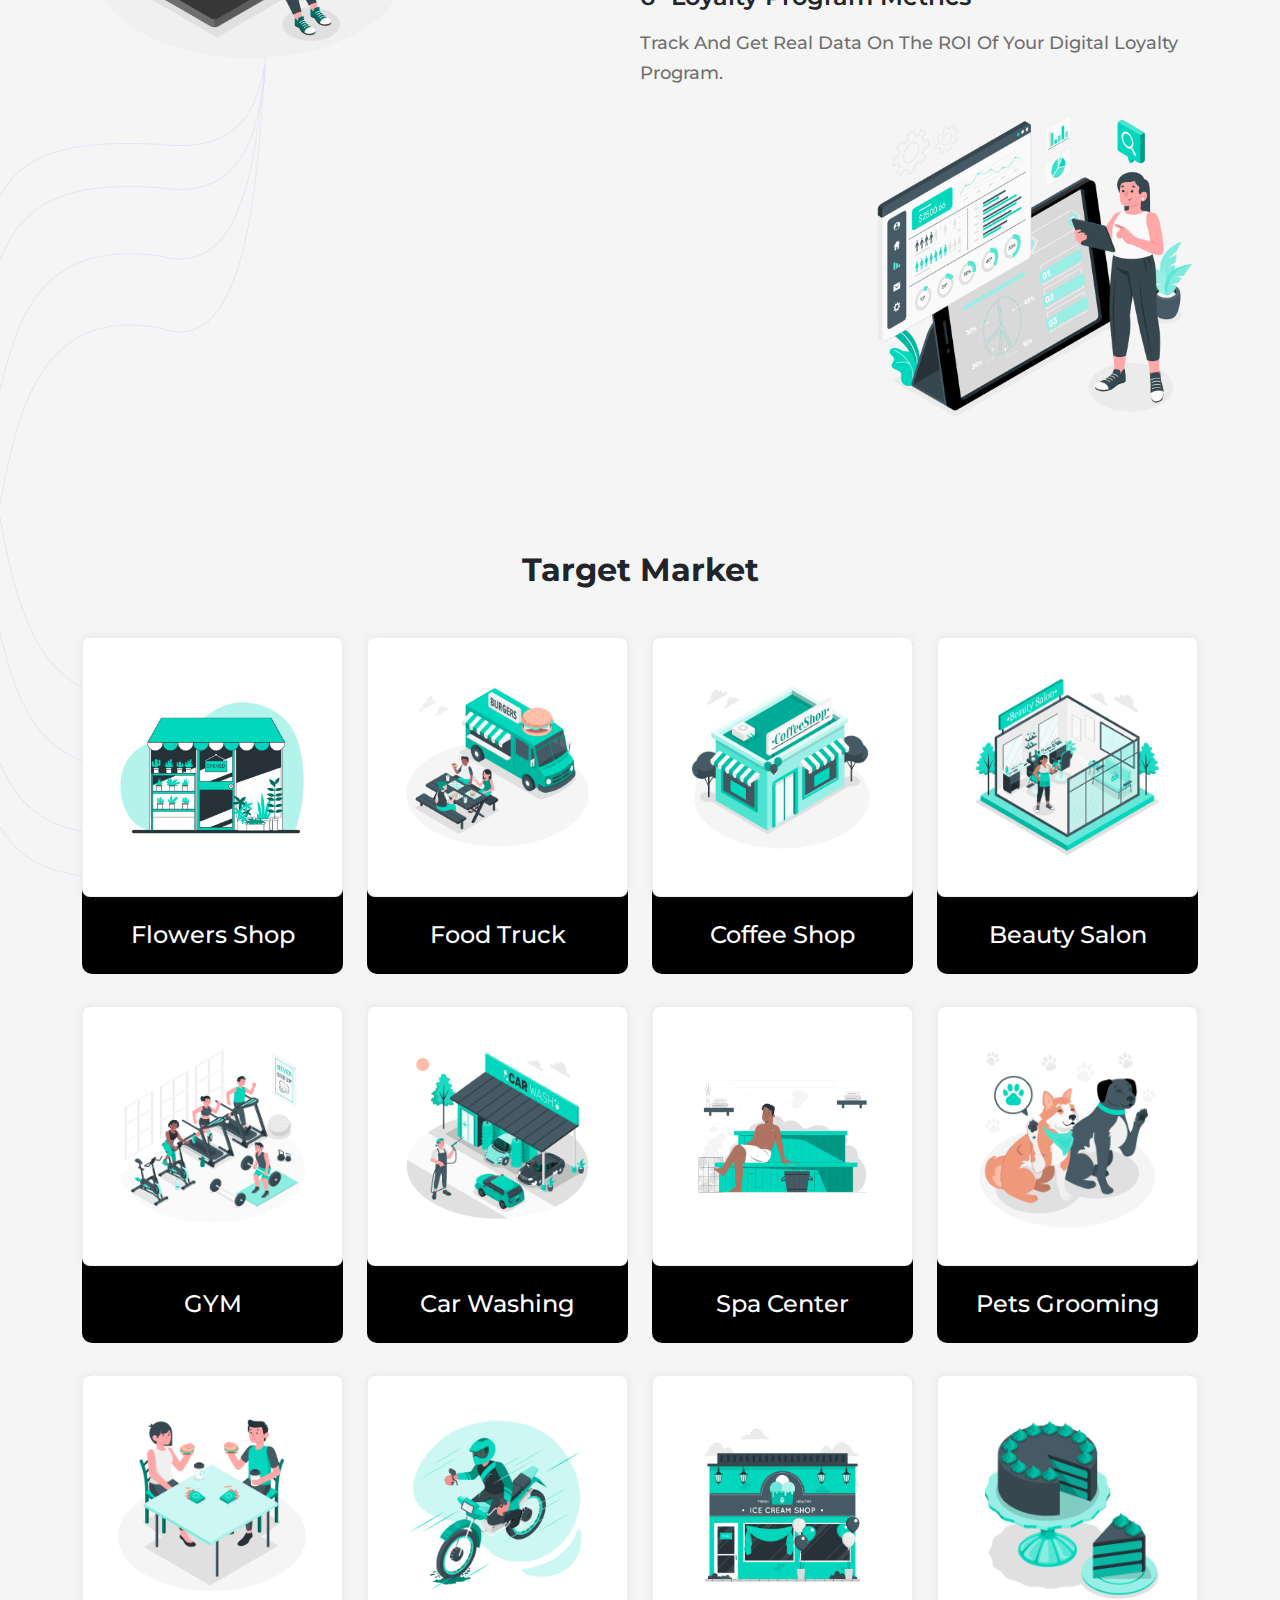
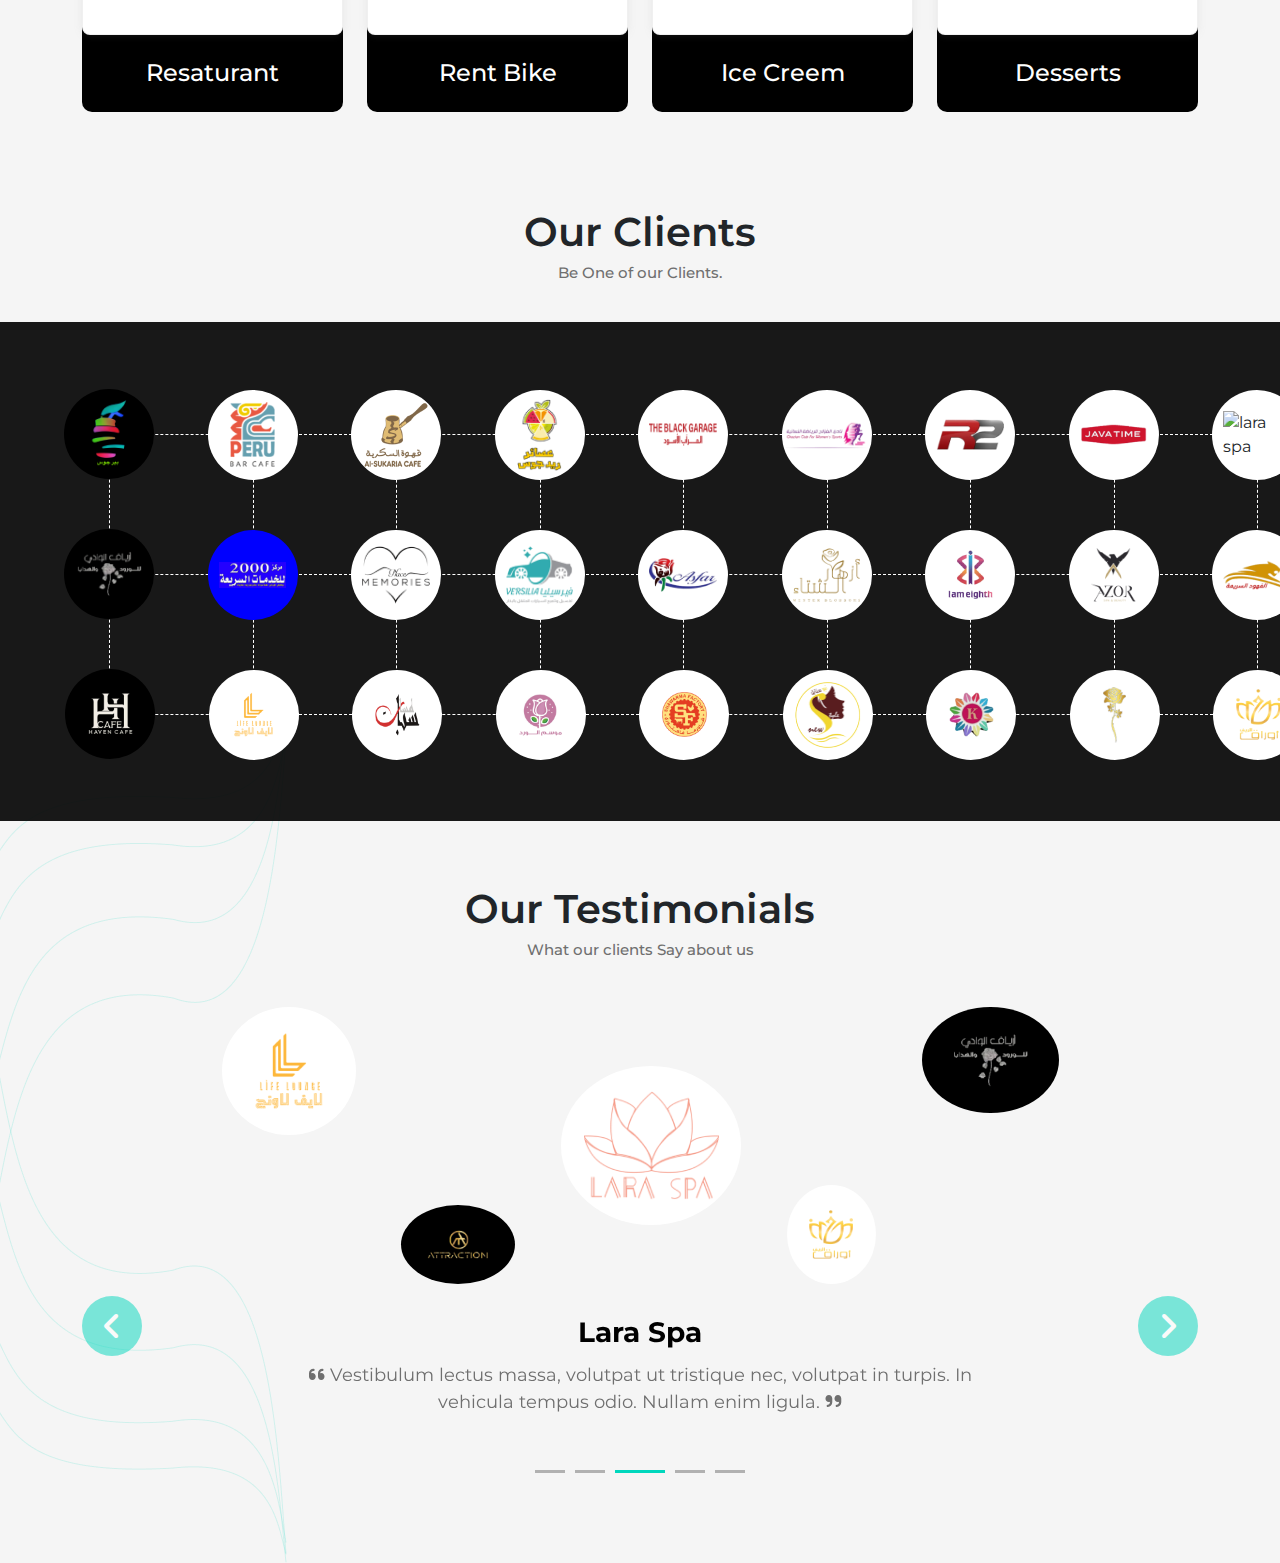
==== commit 49b2cb57: "added clients & testimonials sections with responsive" ====
--- a/index.html
+++ b/index.html
@@ -474,10 +474,256 @@
             </div>
         </section>
 
-
-
-
-
+        <!-- clients section -->
+        <section id="clients" class="clients py-4">
+            <div class="row gx-0">
+                <div class="col-12">
+                    <div class="main-title text-center py-3 w-85 mx-auto mb-2">
+                        <h2 class="semi-bold fs-1 mb-2 text-capitalize">our clients</h2>
+                        <p class="mx-auto">Be One of our Clients.</p>
+                    </div>
+                </div>
+                <div class="col-12">
+                    <div class="container-fluid bg-black-9 pt-5">
+                        <div class="pt-5">
+                            <div class="dashboard-imgs d-flex pt-3">
+                                <div class="group group-first botder-top-none">
+                                    <div class="img bg-black">
+                                        <img src="imgs/clients/بيرجوس لوجو 1.png" class="fixed-width-img" alt="لوجو بيرجوس">
+                                    </div>
+                                </div>
+                                <div class="group">
+                                    <div class="img">
+                                        <img src="imgs/clients/logo 28.png" class="fixed-width-img" alt="Pure bar cafe">
+                                    </div>
+                                </div>
+                                <div class="group">
+                                    <div class="img">
+                                        <img src="imgs/clients/logo 2.png" alt="al-sukaria cafa">
+                                    </div>
+                                </div>
+                                <div class="group">
+                                    <div class="img">
+                                        <img src="imgs/clients/logo 9.png" class="fixed-width-img" alt="عصائر ريد جوس">
+                                    </div>
+                                </div>
+                                <div class="group">
+                                    <div class="img">
+                                        <img src="imgs/clients/logo 26.png" alt="the-blach garage">
+                                    </div>
+                                </div>
+                                <div class="group">
+                                    <div class="img">
+                                        <img src="imgs/clients/logo 4.png" class="w-100" alt="client">
+                                    </div>
+                                </div>
+                                <div class="group">
+                                    <div class="img">
+                                        <img src="imgs/clients/logo 5.png" alt="R2">
+                                    </div>
+                                </div>
+                                <div class="group">
+                                    <div class="img">
+                                        <img src="imgs/clients/logo 6.png" alt="java time">
+                                    </div>
+                                </div>
+                                <div class="group">
+                                    <div class="img">
+                                        <img src="imgs/clients/logo lara spa done 2.png" alt="lara spa">
+                                    </div>
+                                </div>
+                                <div class="group">
+                                    <div class="img bg-black">
+                                        <img src="imgs/clients/logo 17.png" class="fixed-width-img" alt="laftah">
+                                    </div>
+                                </div>
+                            </div>
+                            <div class="dashboard-imgs d-flex">
+                                <div class="group group-first botder-top-none">
+                                    <div class="img bg-black">
+                                        <img src="imgs/clients/logo1 1.png" alt="أرياف الوادي">
+                                    </div>
+                                </div>
+                                <div class="group">
+                                    <div class="img bg-blue">
+                                        <img src="imgs/clients/logo 11.png" alt="مركز 2000">
+                                    </div>
+                                </div>
+                                <div class="group">
+                                    <div class="img">
+                                        <img src="imgs/clients/logo 12.png" alt="memories">
+                                    </div>
+                                </div>
+                                <div class="group">
+                                    <div class="img">
+                                        <img src="imgs/clients/logo 13.png" alt="versillia">
+                                    </div>
+                                </div>
+                                <div class="group">
+                                    <div class="img">
+                                        <img src="imgs/clients/logo 14.png" alt="alfa">
+                                    </div>
+                                </div>
+                                <div class="group">
+                                    <div class="img">
+                                        <img src="imgs/clients/logo 15.png" alt="أزهار الشتاء">
+                                    </div>
+                                </div>
+                                <div class="group">
+                                    <div class="img">
+                                        <img src="imgs/clients/logo 16.png" class="fixed-width-img" alt="eighth">
+                                    </div>
+                                </div>
+                                <div class="group">
+                                    <div class="img">
+                                        <img src="imgs/clients/logo 19.png" class="fixed-width-img" alt="azor">
+                                    </div>
+                                </div>
+                                <div class="group">
+                                    <div class="img">
+                                        <img src="imgs/clients/logo 18.png" alt="القهوة السريعة">
+                                    </div>
+                                </div>
+                                <div class="group">
+                                    <div class="img bg-black">
+                                        <img src="imgs/clients/اليت لوجو-01 1.png" class="fixed-width-img" alt="elite">
+                                    </div>
+                                </div>
+                            </div>
+                            <div class="dashboard-imgs d-flex pb-3">
+                                <div class="group group-first group-last border-right-none botder-top-none">
+                                    <div class="img bg-black">
+                                        <img src="imgs/clients/logo 1.png" class="fixed-width-img" alt="haven cafe">
+                                    </div>
+                                </div>
+                                <div class="group group-last border-right-none">
+                                    <div class="img">
+                                        <img src="imgs/clients/logo 20.png" class="fixed-width-img" alt="life lawing">
+                                    </div>
+                                </div>
+                                <div class="group group-last border-right-none">
+                                    <div class="img">
+                                        <img src="imgs/clients/logo2 1.png" class="fixed-width-img" alt="سبات">
+                                    </div>
+                                </div>
+                                <div class="group group-last border-right-none">
+                                    <div class="img">
+                                        <img src="imgs/clients/logo 21.png" class="fixed-width-img" alt="موسم الورد">
+                                    </div>
+                                </div>
+                                <div class="group group-last border-right-none">
+                                    <div class="img">
+                                        <img src="imgs/clients/logo 22.png" class="fixed-width-img" alt="shawrma factory">
+                                    </div>
+                                </div>
+                                <div class="group group-last border-right-none">
+                                    <div class="img">
+                                        <img src="imgs/clients/logo 23.png" alt="علبة">
+                                    </div>
+                                </div>
+                                <div class="group group-last border-right-none">
+                                    <div class="img">
+                                        <img src="imgs/clients/logo 24.png" class="fixed-width-img" alt="k">
+                                    </div>
+                                </div>
+                                <div class="group group-last border-right-none">
+                                    <div class="img">
+                                        <img src="imgs/clients/logo 27.png" class="w-25" alt="flower">
+                                    </div>
+                                </div>
+                                <div class="group group-last border-right-none">
+                                    <div class="img">
+                                        <img src="imgs/clients/logo 25.png" class="fixed-width-img" alt="أوراق العربي">
+                                    </div>
+                                </div>
+                                <div class="group group-last border-right-none">
+                                    <div class="img bg-black">
+                                        <img src="imgs/clients/logo 3.png" alt="attraction">
+                                    </div>
+                                </div>
+                            </div>
+                        </div>
+                    </div>
+                </div>
+            </div>
+        </section>
+
+        <!-- Testimonials section -->
+        <section id="testimonials" class="testimonials position-relative py-4">
+            <div class="vectors">
+                <img src="imgs/testimonials/Group 14.png" class="position-absolute  start-0 top--25"  alt="vector">
+                <img src="imgs/testimonials/Group 15.png" class="position-absolute start-0 bottom--25"  alt="vector">
+            </div>
+            <div class="container">
+                <div class="row gx-0">
+                    <div class="col-12">
+                        <div class="main-title text-center py-3 w-85 mx-auto mb-2">
+                            <h2 class="semi-bold fs-1 mb-2 text-capitalize">Our Testimonials</h2>
+                            <p class="mx-auto">What our clients Say about us</p>
+                        </div>
+                    </div>
+                    <div id="carouselExampleIndicators" class="carousel slide" data-bs-ride="false">
+                        <div class="carousel-indicators position-static d-flex justify-content-between w-75 mx-auto mt-2">
+                            <div class="indicator-item align-self-start bg-white">
+                                <img type="button" data-bs-target="#carouselExampleIndicators" data-bs-slide-to="0" class="life"  aria-label="Slide 1" src="imgs/testimonials/logo 30.png" alt="">
+                            </div>
+                            <div class="indicator-item align-self-end bg-black">
+                                <img type="button" data-bs-target="#carouselExampleIndicators" data-bs-slide-to="1" class="attraction" aria-label="Slide 2" src="imgs/testimonials/logo 31.png" alt="">
+                            </div>
+                            <div class="indicator-item align-self-center bg-white">
+                                <img type="button"  data-bs-target="#carouselExampleIndicators" data-bs-slide-to="2" class="active spa" aria-label="Slide 3" src="imgs/testimonials/logo lara spa done 2.png" alt="">
+                            </div>
+                            <div class="indicator-item align-self-end bg-white">
+                                <img type="button"  data-bs-target="#carouselExampleIndicators" data-bs-slide-to="3" class="attraction" aria-label="Slide 4" src="imgs/testimonials/logo 32.png" alt="">
+                            </div>
+                            <div class="indicator-item align-self-start bg-black">
+                                <img type="button"  data-bs-target="#carouselExampleIndicators" data-bs-slide-to="4" class="life" aria-label="Slide 5" src="imgs/testimonials/logo1 2.png" alt="">
+                            </div>
+                        </div>
+                        <div class="carousel-inner py-3">
+                            <div class="carousel-item">
+                                <h3>Life Leonge</h3>
+                                <blockquote> <i class="fa-solid fa-quote-left"></i> Aenean sit amet est orci. Aenean at nisi eget nulla lobortis commodo. Nam eget lorem in ex aliquam dapibus. <i class="fa-solid fa-quote-right"></i> </blockquote>
+                            </div>
+                            <div class="carousel-item">
+                                <h3>Attraction</h3>
+                                <blockquote> <i class="fa-solid fa-quote-left"></i> Suspendisse non velit lacus. Mauris efficitur lorem a justo semper, ut suscipit ligula malesuada. Donec dui nulla. <i class="fa-solid fa-quote-right"></i> </blockquote>
+                            </div>
+                            <div class="carousel-item active">
+                                <h3>Lara Spa</h3>
+                                <blockquote> <i class="fa-solid fa-quote-left"></i> Vestibulum lectus massa, volutpat ut tristique nec, volutpat in turpis. In vehicula tempus odio. Nullam enim ligula. <i class="fa-solid fa-quote-right"></i> </blockquote>
+                            </div>
+                            <div class="carousel-item">
+                                <h3>Al-Arabi Papers</h3>
+                                <blockquote> <i class="fa-solid fa-quote-left"></i> Nunc accumsan finibus sollicitudin. Integer malesuada purus sapien, sit amet volutpat sem fringilla ut. Proin viverra scelerisque mollis. <i class="fa-solid fa-quote-right"></i> </blockquote>
+                            </div>
+                            <div class="carousel-item">
+                                <h3>Valley</h3>
+                                <blockquote> <i class="fa-solid fa-quote-left"></i> Fusce euismod eget nulla a tempus. Pellentesque in varius metus. Fusce iaculis cursus ante, vel vestibulum dui sagittis vitae. <i class="fa-solid fa-quote-right"></i> </blockquote>
+                            </div>
+                        </div>
+                        <div class="carousel-indicators position-static indicators-height">
+                            <div class="indect pt-2">
+                                <button type="button" data-bs-target="#carouselExampleIndicators" data-bs-slide-to="0" aria-current="true" aria-label="Slide 1"></button>
+                                <button type="button" data-bs-target="#carouselExampleIndicators" data-bs-slide-to="1" aria-label="Slide 2"></button>
+                                <button type="button" data-bs-target="#carouselExampleIndicators" data-bs-slide-to="2" class="active" aria-label="Slide 3"></button>
+                                <button type="button" data-bs-target="#carouselExampleIndicators" data-bs-slide-to="3" aria-label="Slide 4"></button>
+                                <button type="button" data-bs-target="#carouselExampleIndicators" data-bs-slide-to="4" aria-label="Slide 5"></button>
+                            </div>
+                        </div>
+                        <button class="carousel-control-prev" type="button" data-bs-target="#carouselExampleIndicators" data-bs-slide="prev">
+                            <i class="fa-solid fa-angle-left fs-2 " aria-hidden="true"></i>
+                            <span class="visually-hidden">Previous</span>
+                        </button>
+                        <button class="carousel-control-next" type="button" data-bs-target="#carouselExampleIndicators" data-bs-slide="next">
+                            <i class="fa-solid fa-angle-right fs-2" aria-hidden="true"></i>
+                            <span class="visually-hidden">Next</span>
+                        </button>
+                    </div>
+
+                </div>
+            </div>
+        </section>
 
 
 
@@ -503,6 +749,7 @@
         <!-- js files -->
         <script src="js/bootstrap.bundle.min.js"></script>
         <script src="js/jquery-3.6.0.min.js"></script>
+        <script src="js/owl.carousel.min.js"></script>
         <script src="js/main.js"></script>
 
     </body>
--- a/css/style.css
+++ b/css/style.css
@@ -347,9 +347,13 @@
 .sign .img-sign .sign-caricature img{
     max-width: 75%;
     min-width: 350px;
+    transition: all 0.5s;
+}
+.sign .img-sign .sign-caricature img:hover{
+    transform: scale(1.1,1.1);
 }
 .sign .img-sign .logo img{
-    width: 125px;
+    width: 120px;
     height: 110px;
 }
 .sign-form{
@@ -550,11 +554,15 @@
 
 /* features section */
 
+.main-title h2{
+    letter-spacing: 0px;
+}
 .main-title p{
     font-size: 15px;
     width: 80%;
     font-weight: 500;
-    line-height: 20px;
+    line-height: 18px;
+    letter-spacing: 0px;
     color: #6F6F6F;
 }
 .feature{
@@ -581,7 +589,7 @@
     height: 55px;
     transition: all 0.5s;
 }
-.feature-img:hover img{
+.feature:hover img{
     transform: scale(1.2,1.2);
 }
 .feature-1{
@@ -678,7 +686,7 @@
     transition: all 0.5s;
     cursor: pointer;
 }
-.market h4:hover{
+.market:hover.market h4{
     color: var(--mainColor) !important;
 }
 
@@ -690,6 +698,166 @@
     }
 }
 
+/* clients section */
+.bg-black-9{
+    background-color: rgba(0, 0, 0, 0.9);
+    position: relative;
+    z-index: 1;
+}
+.botder-top-none{
+    border-top: none !important;
+}
+.border-right-none{
+    border-right: none !important;
+}
+.group{
+    min-height: 140px;
+    min-width: 143.5px;
+    display: flex;
+    justify-content: flex-end;
+    align-items:flex-start;
+    border-right: 1px dashed #fff;
+    border-top: 1px dashed #fff;
+    transition: all 0.25s;
+}
+.group-first{
+    min-width: 110px !important;
+}
+.group-last{
+    min-height: 0px !important;
+}
+.group:hover{
+    border-right-color: var(--mainColor);
+    border-top-color: var(--mainColor);
+}
+.dashboard-imgs .img{
+    background-color: #fff;
+    width: 90px;
+    height: 90px;
+    display: flex;
+    justify-content: center;
+    align-items: center;
+    border-radius: 50%;
+    transform: translate(50%,-50%);
+    cursor: pointer;
+    overflow: hidden;
+}
+.dashboard-imgs .img:hover img{
+    transform: scale(1.2,1.2);
+}
+.bg-blue{
+    background-color: blue !important;
+}
+.dashboard-imgs .img img{
+    width: 75%;
+    transition: all 0.5s;
+}
+.fixed-width-img{
+    width: 45px !important;
+}
+
+/* Responsive clients section */
+
+@media screen and (max-width: 1465px){
+    .bg-black-9{
+        overflow-x: scroll;
+    }
+}
+
+/* testimonials section */
+.testimonials .vectors{
+    z-index: -1 !important;
+}
+.carousel-indicators{
+    height: 70% !important;
+    max-height: 50vh !important;
+}
+.indicators-height{
+    height: 50px !important;
+}
+.indicator-item{
+    padding: 15px;
+    width: fit-content !important;
+    height: fit-content !important;
+    border-radius: 50%;
+    display: flex;
+    justify-content: center;
+    align-items: center;
+    overflow: hidden;
+}
+.indicator-item img.life{
+    width: 75%;
+    height: 100%;
+}
+.indicator-item img.attraction{
+    width: 75%;
+    height: 100%;
+}
+.indicator-item img.spa{
+    width: 90%;
+    height: 100%;
+}
+.carousel-indicators .indicator-item [data-bs-target]{
+    background-color: transparent !important;
+    text-indent: 0 !important;
+    transition: all 0.25s !important;
+    opacity: 1 !important;
+}
+.carousel-control-prev{
+    width: 3% !important;
+    height: 3% !important;
+    top: 75% !important;
+    left: 0 !important;
+    padding: 30px !important;
+    background-color: var(--mainColor) !important;
+    border-radius: 50%;
+    z-index: 5;
+}
+.carousel-control-next{
+    width: 3% !important;
+    height: 3% !important;
+    top: 75% !important;
+    right: 0 !important;
+    padding: 30px !important;
+    background-color: var(--mainColor) !important;
+    border-radius: 50%;
+    z-index: 5;
+}
+.carousel-inner{
+    width: 75% !important;
+    margin: auto !important;
+    overflow: hidden !important;
+}
+.carousel-item h3{
+    width: 85% !important;
+    margin-right: auto !important;
+    margin-left: auto !important;
+    color: #000 !important;
+    font-weight: bold !important;
+    text-align: center !important;
+    margin-bottom: 12px !important;
+}
+.carousel-item blockquote{
+    width: 85% !important;
+    margin-right: auto !important;
+    margin-left: auto !important;
+    color: #6F6F6F !important;
+    text-align: center !important;
+    font-size: 18px !important;
+}
+.carousel-indicators .indect [data-bs-target]{
+    background-color: #6F6F6F !important;
+}
+.carousel-indicators .indect .active{
+    background-color: var(--mainColor) !important;
+    width: 50px !important;
+}
+.top--25{
+    top: -25%;
+}
+.bottom--25{
+    bottom: -25%;
+}
 
 
 
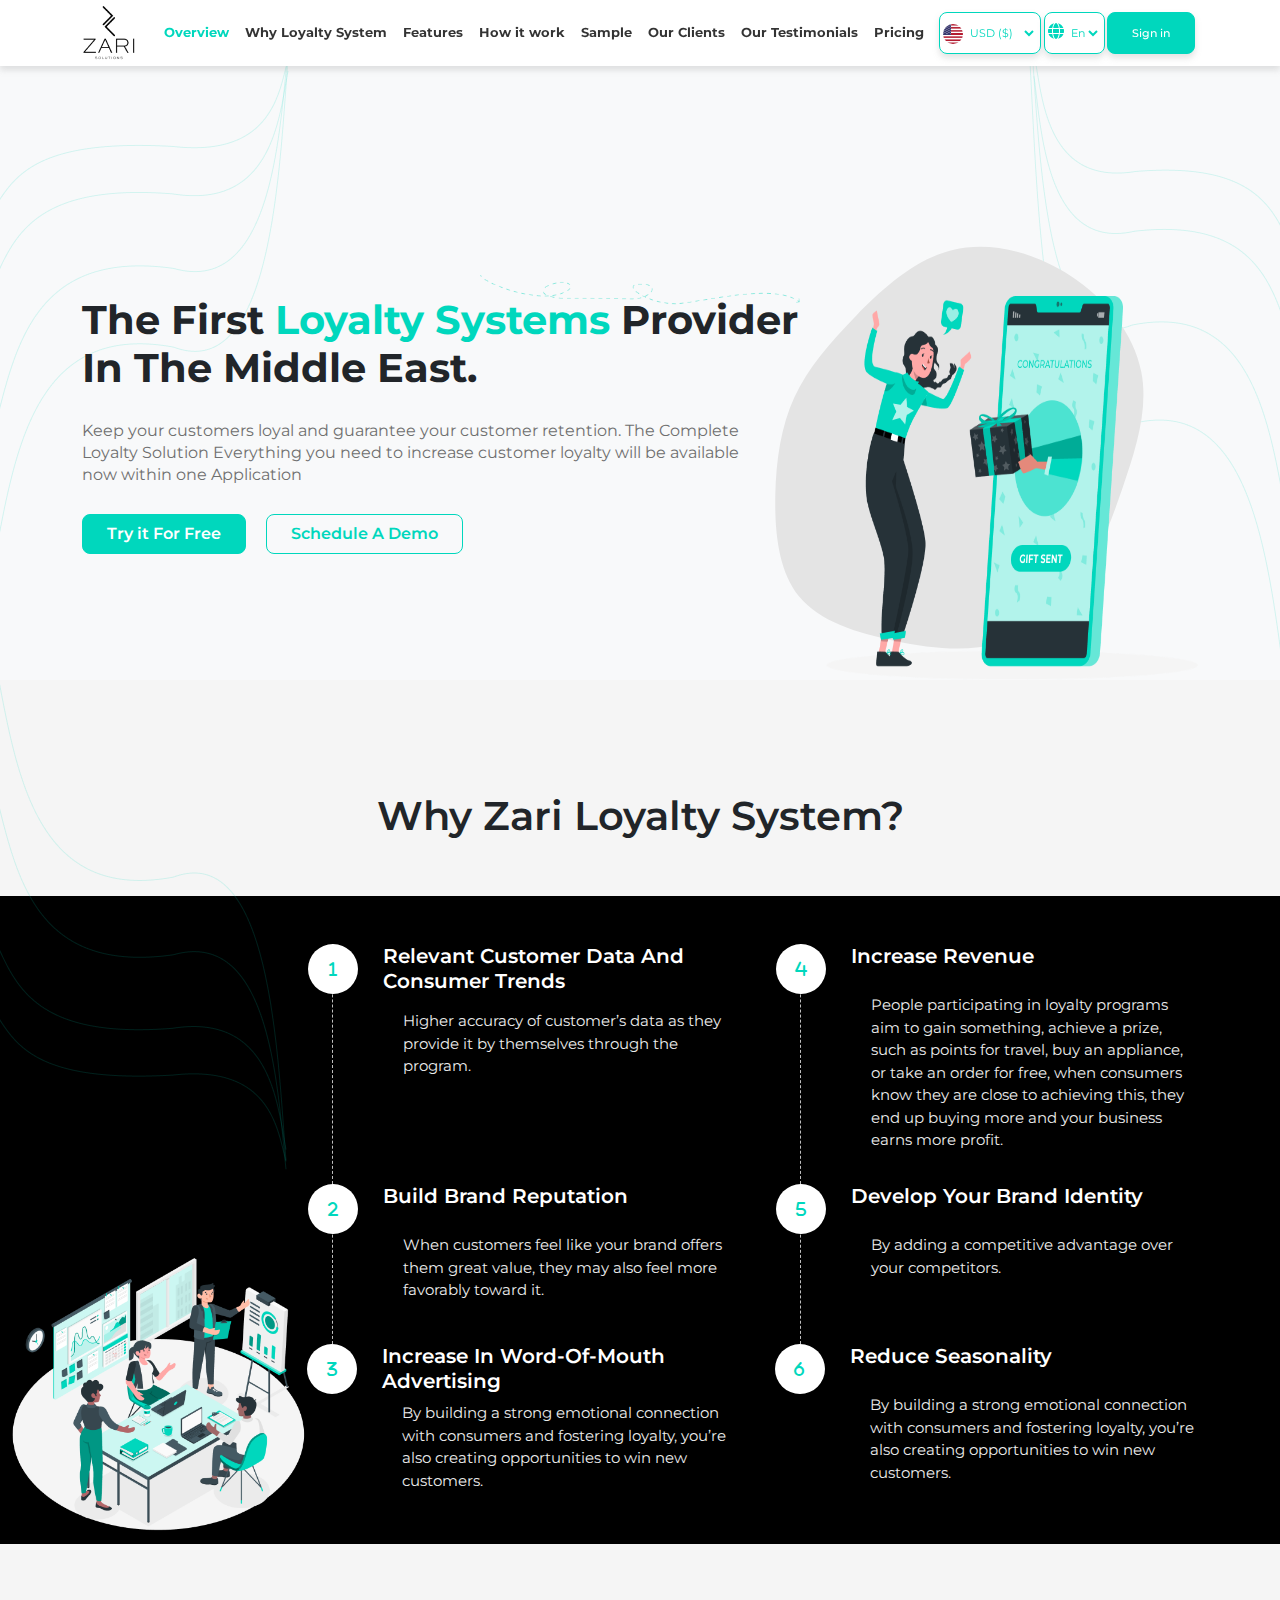
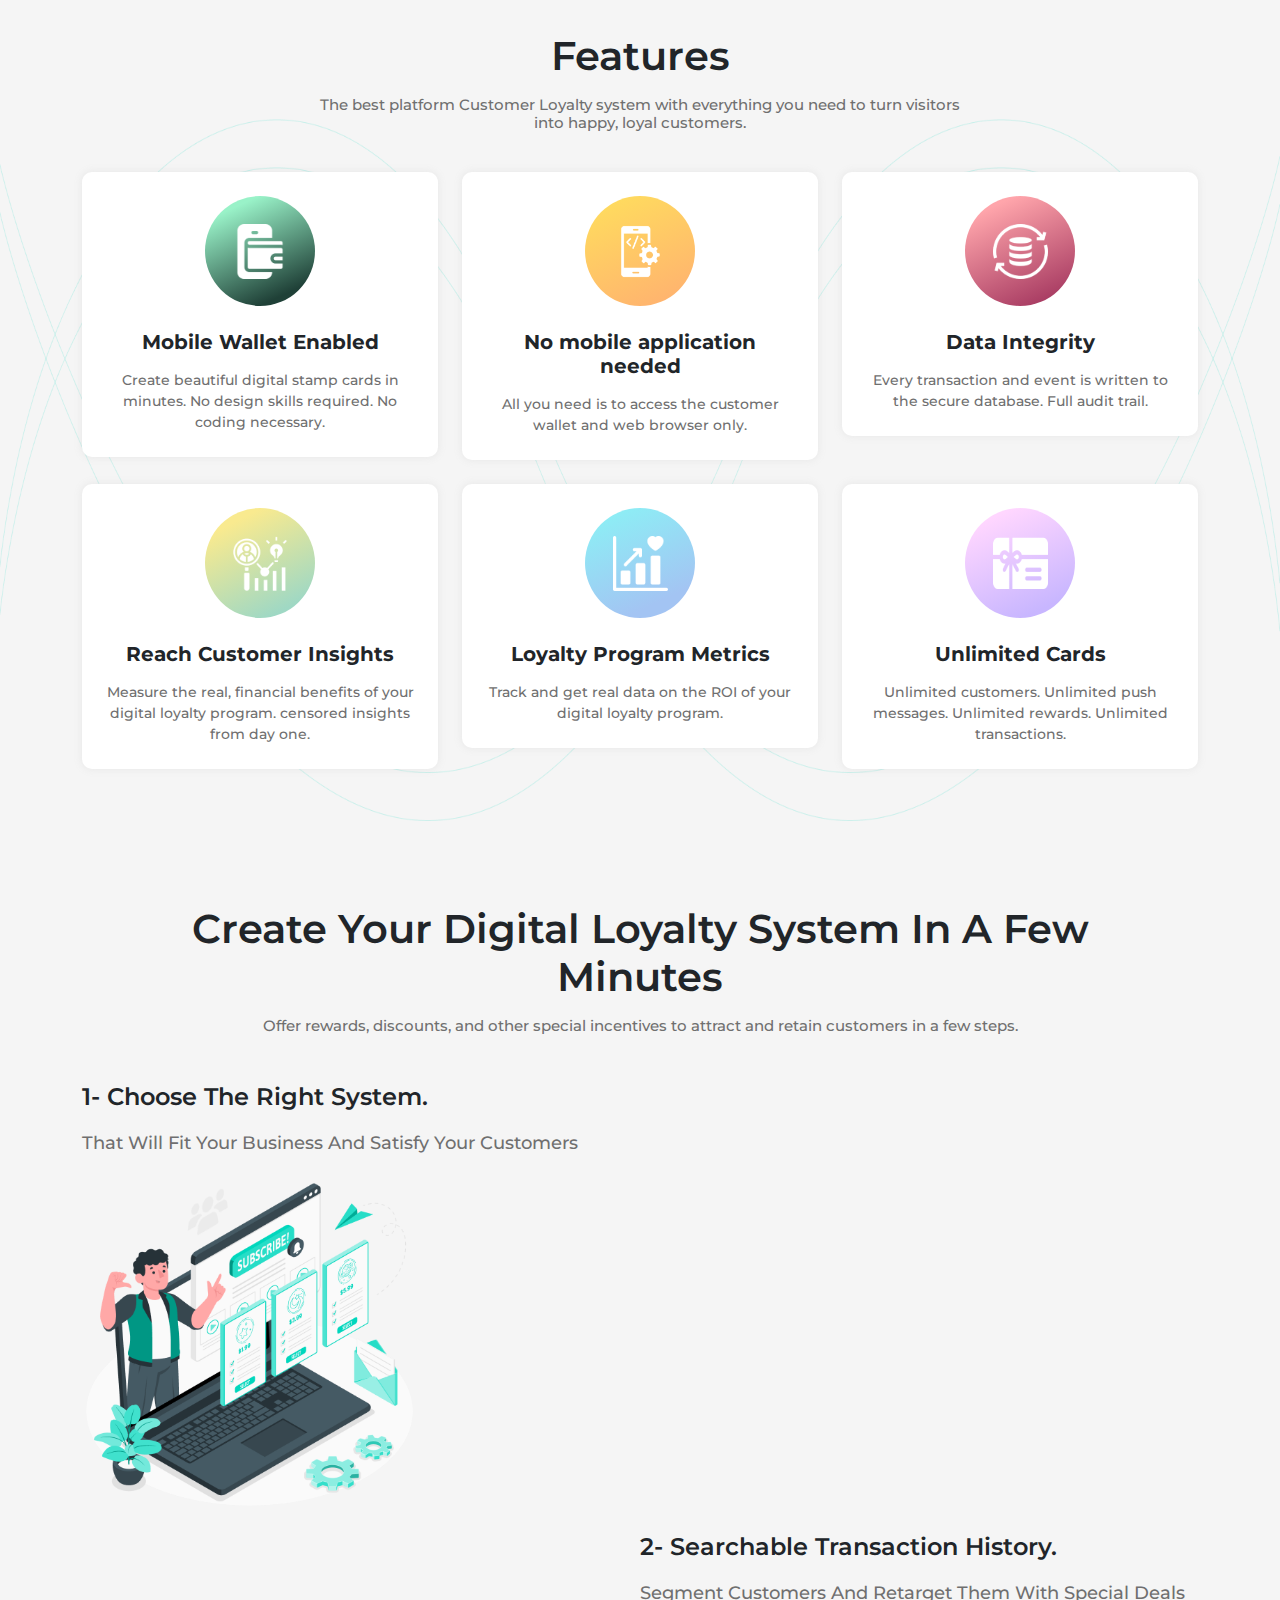
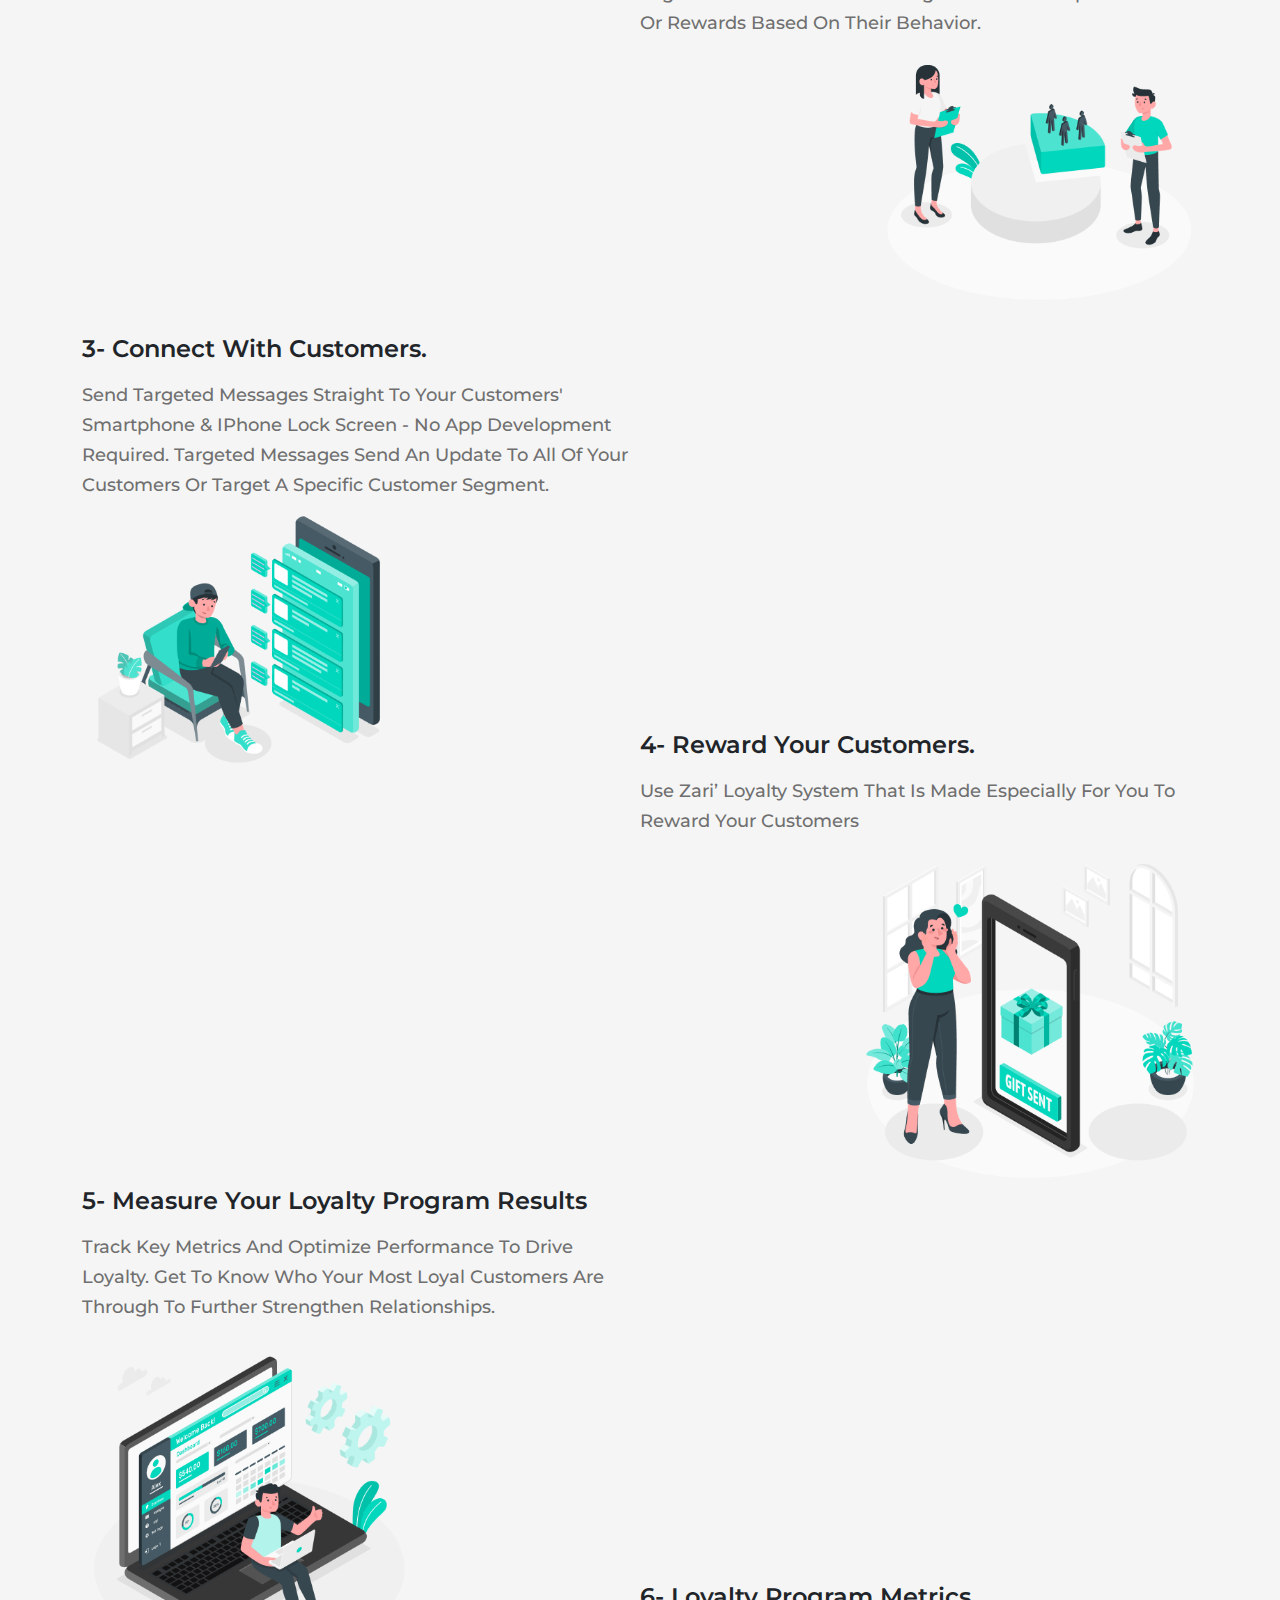
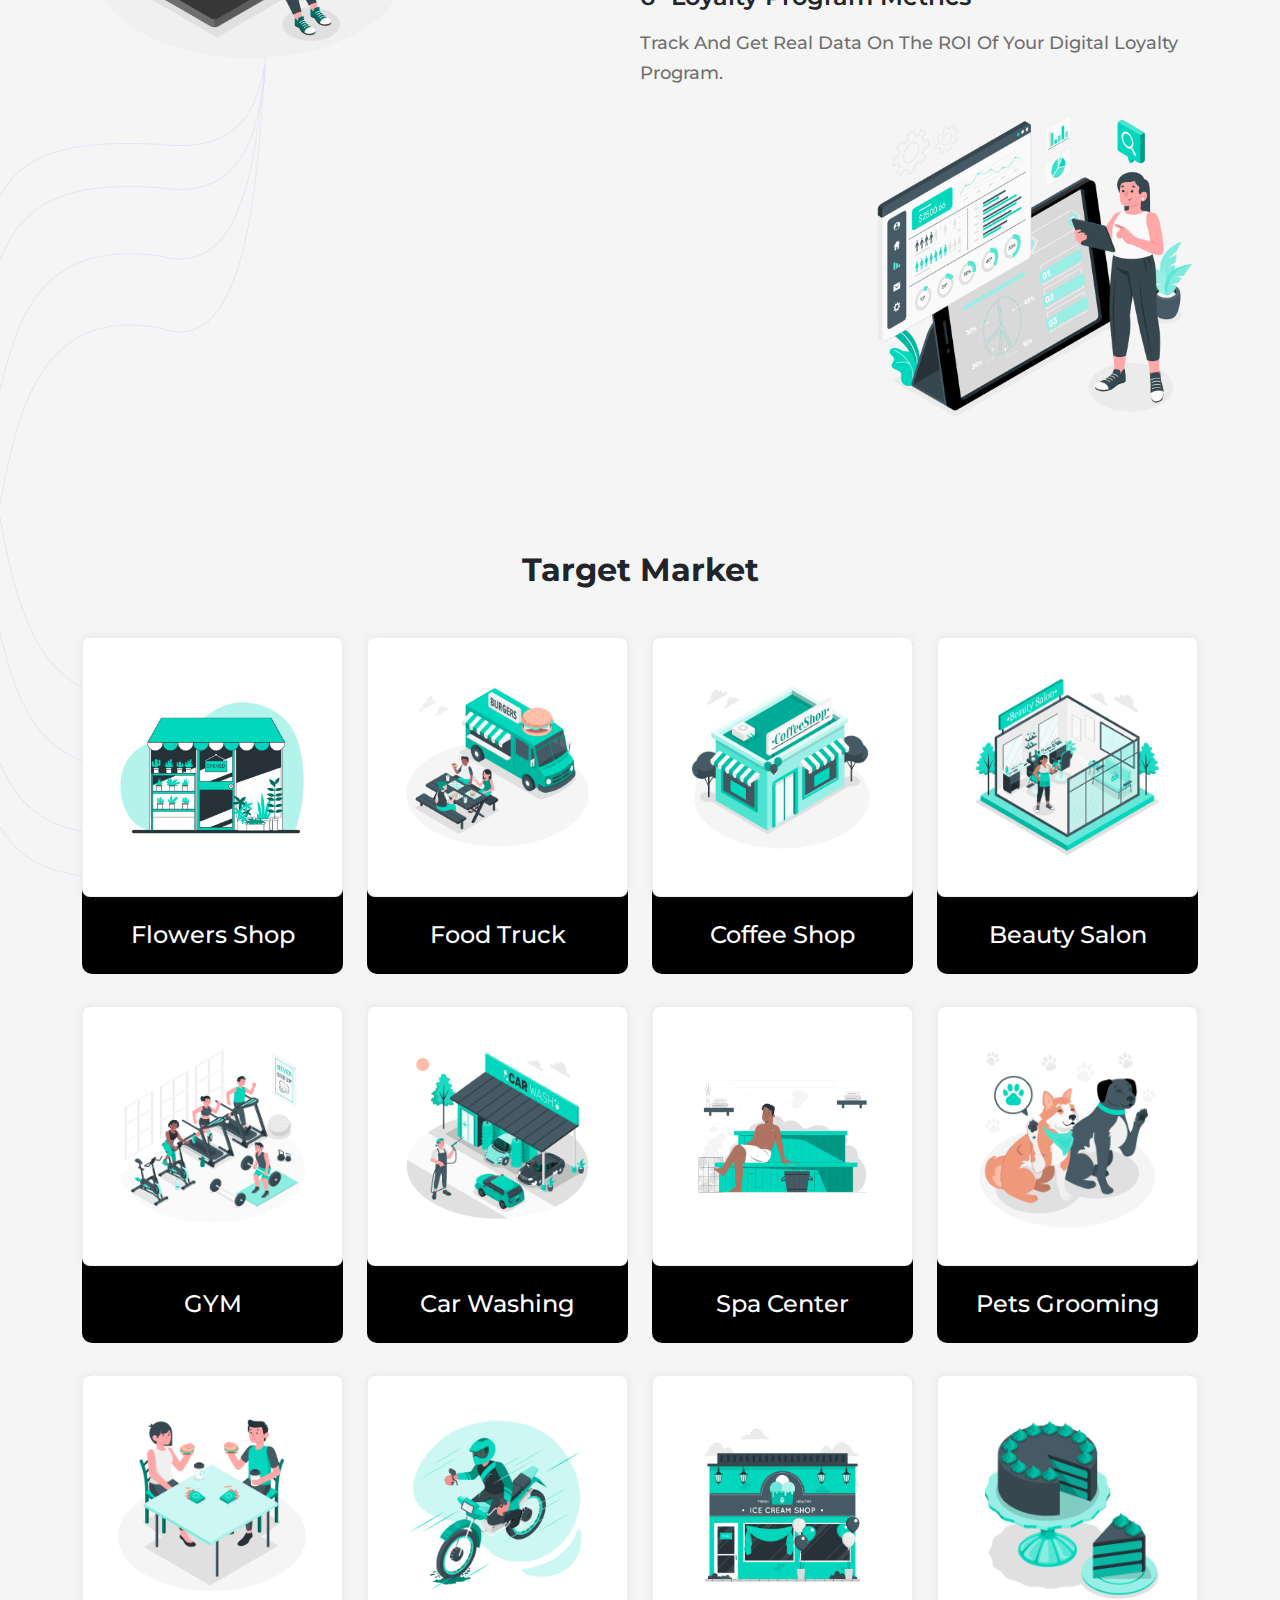
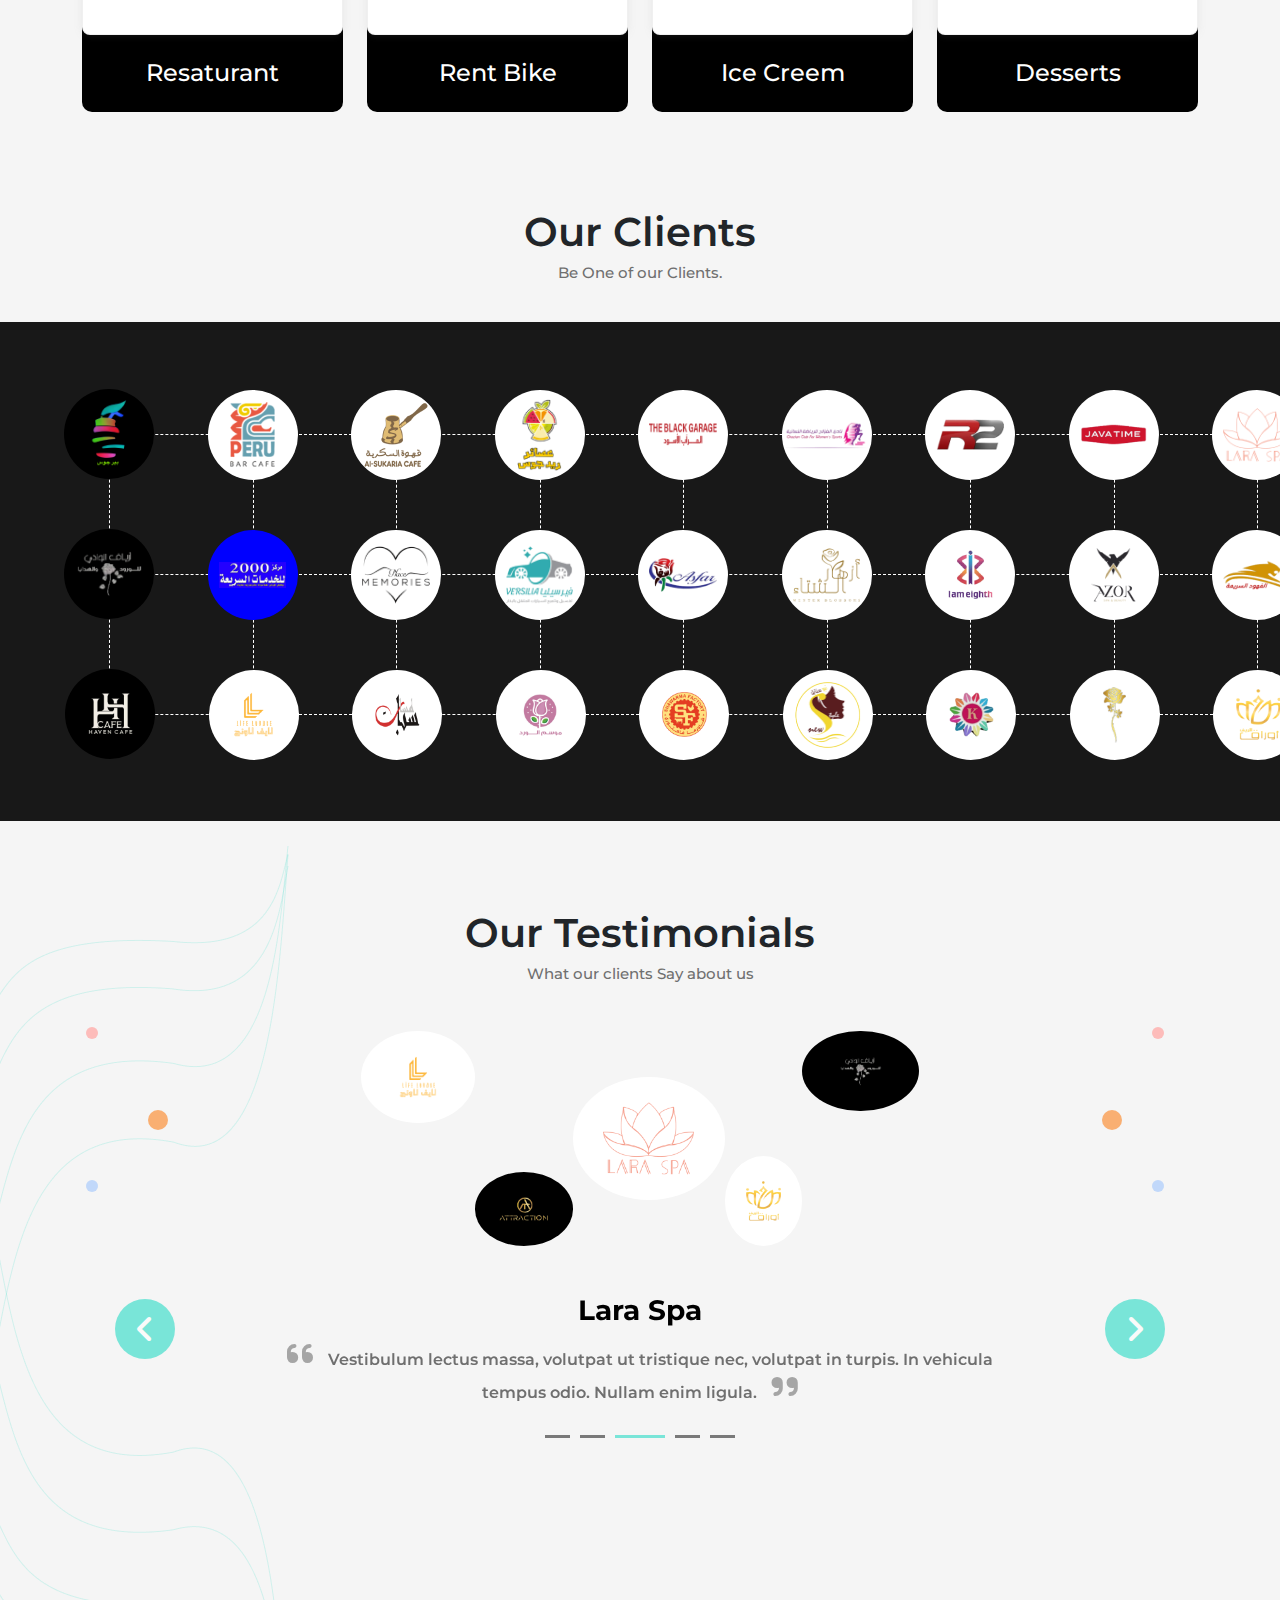
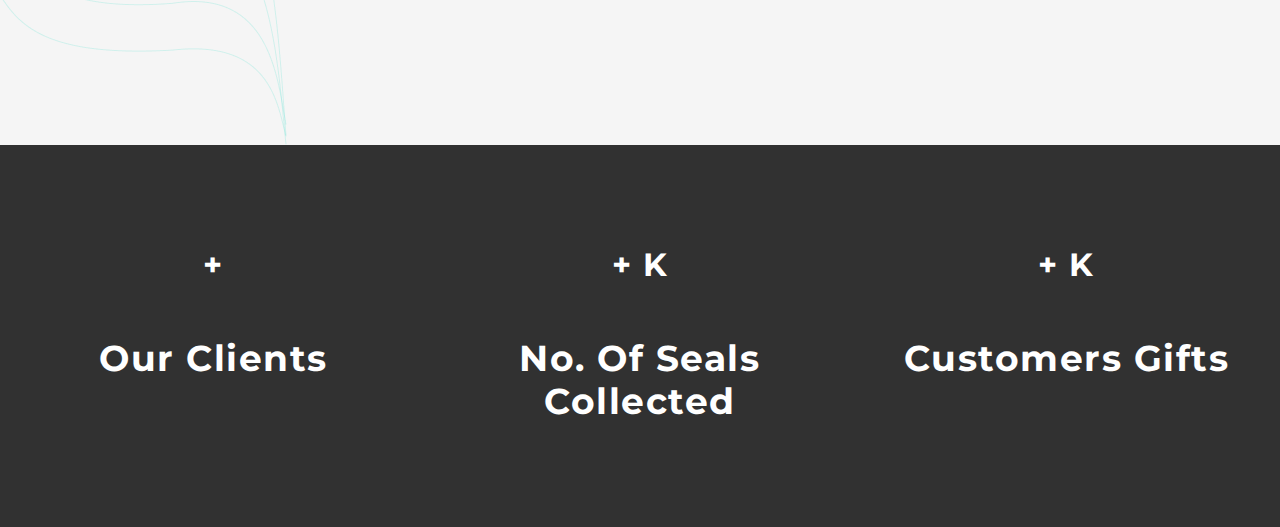
==== commit 64427978: "added counter section & update testimonials" ====
--- a/index.html
+++ b/index.html
@@ -93,6 +93,10 @@
             </div>
         </nav>
 
+        <!-- back to top -->
+        <!-- <a id="topBtn" class="position-fixed bottom-0 end-0 translate-middle text-white"><i class="fa-solid fa-chevron-up fs-3 p-2 main-bg rounded-circle"></i></a> -->
+
+
         <!-- header section -->
         <header id="overview" class="overview position-relative">
             <div class="vectors">
@@ -649,12 +653,12 @@
         </section>
 
         <!-- Testimonials section -->
-        <section id="testimonials" class="testimonials position-relative py-4">
+        <section id="testimonials" class="testimonials position-relative py-5 min-vh-100">
             <div class="vectors">
-                <img src="imgs/testimonials/Group 14.png" class="position-absolute  start-0 top--25"  alt="vector">
-                <img src="imgs/testimonials/Group 15.png" class="position-absolute start-0 bottom--25"  alt="vector">
-            </div>
-            <div class="container">
+                <img src="imgs/testimonials/Group 14.png" class="position-absolute  start-0 top-0"  alt="vector">
+                <img src="imgs/testimonials/Group 15.png" class="position-absolute start-0 bottom-0"  alt="vector">
+            </div>
+            <div class="container position-relative">
                 <div class="row gx-0">
                     <div class="col-12">
                         <div class="main-title text-center py-3 w-85 mx-auto mb-2">
@@ -662,25 +666,48 @@
                             <p class="mx-auto">What our clients Say about us</p>
                         </div>
                     </div>
-                    <div id="carouselExampleIndicators" class="carousel slide" data-bs-ride="false">
-                        <div class="carousel-indicators position-static d-flex justify-content-between w-75 mx-auto mt-2">
-                            <div class="indicator-item align-self-start bg-white">
+                    <div id="carouselExampleIndicators" class="carousel slide" data-bs-ride="carousel" >
+
+                        <div class="carousel-indicators position-static d-flex justify-content-between mt-2">
+                            <div class="indicator-item indicators-sides align-self-start bg-white">
                                 <img type="button" data-bs-target="#carouselExampleIndicators" data-bs-slide-to="0" class="life"  aria-label="Slide 1" src="imgs/testimonials/logo 30.png" alt="">
                             </div>
                             <div class="indicator-item align-self-end bg-black">
                                 <img type="button" data-bs-target="#carouselExampleIndicators" data-bs-slide-to="1" class="attraction" aria-label="Slide 2" src="imgs/testimonials/logo 31.png" alt="">
                             </div>
-                            <div class="indicator-item align-self-center bg-white">
+                            <div class="indicator-item indicator-center align-self-center bg-white">
                                 <img type="button"  data-bs-target="#carouselExampleIndicators" data-bs-slide-to="2" class="active spa" aria-label="Slide 3" src="imgs/testimonials/logo lara spa done 2.png" alt="">
                             </div>
                             <div class="indicator-item align-self-end bg-white">
                                 <img type="button"  data-bs-target="#carouselExampleIndicators" data-bs-slide-to="3" class="attraction" aria-label="Slide 4" src="imgs/testimonials/logo 32.png" alt="">
                             </div>
-                            <div class="indicator-item align-self-start bg-black">
+                            <div class="indicator-item indicators-sides align-self-start bg-black">
                                 <img type="button"  data-bs-target="#carouselExampleIndicators" data-bs-slide-to="4" class="life" aria-label="Slide 5" src="imgs/testimonials/logo1 2.png" alt="">
                             </div>
                         </div>
-                        <div class="carousel-inner py-3">
+                        
+                        <div class="svgs">
+                            <svg height="50" width="50" class="position-absolute top-0 start-0">
+                                <circle cx="10" cy="10" r="6" stroke="" stroke-width="3" fill="#FFA8A5BF"/>
+                            </svg>
+                            <svg height="50" width="50" class="position-absolute top-50 start-0">
+                                <circle cx="10" cy="10" r="6" stroke="" stroke-width="3" fill="#AFCDFBBF"/>
+                            </svg>
+                            <svg height="50" width="50" class="left-svg position-absolute">
+                                <circle cx="20" cy="20" r="10" stroke="" stroke-width="3" fill="#F99746BF"/>
+                            </svg>
+                            <svg height="50" width="50" class="position-absolute top-0 end-0">
+                                <circle cx="10" cy="10" r="6" stroke="" stroke-width="3" fill="#FFA8A5BF"/>
+                            </svg>
+                            <svg height="50" width="50" class="position-absolute top-50 end-0">
+                                <circle cx="10" cy="10" r="6" stroke="" stroke-width="3" fill="#AFCDFBBF"/>
+                            </svg>
+                            <svg height="50" width="50" class="right-svg position-absolute">
+                                <circle cx="20" cy="20" r="10" stroke="" stroke-width="3" fill="#F99746BF"/>
+                            </svg>
+                        </div>
+
+                        <div class="carousel-inner pt-5">
                             <div class="carousel-item">
                                 <h3>Life Leonge</h3>
                                 <blockquote> <i class="fa-solid fa-quote-left"></i> Aenean sit amet est orci. Aenean at nisi eget nulla lobortis commodo. Nam eget lorem in ex aliquam dapibus. <i class="fa-solid fa-quote-right"></i> </blockquote>
@@ -702,11 +729,12 @@
                                 <blockquote> <i class="fa-solid fa-quote-left"></i> Fusce euismod eget nulla a tempus. Pellentesque in varius metus. Fusce iaculis cursus ante, vel vestibulum dui sagittis vitae. <i class="fa-solid fa-quote-right"></i> </blockquote>
                             </div>
                         </div>
+
                         <div class="carousel-indicators position-static indicators-height">
-                            <div class="indect pt-2">
-                                <button type="button" data-bs-target="#carouselExampleIndicators" data-bs-slide-to="0" aria-current="true" aria-label="Slide 1"></button>
+                            <div id="indicators" class="indect">
+                                <button type="button" data-bs-target="#carouselExampleIndicators" data-bs-slide-to="0" aria-label="Slide 1"></button>
                                 <button type="button" data-bs-target="#carouselExampleIndicators" data-bs-slide-to="1" aria-label="Slide 2"></button>
-                                <button type="button" data-bs-target="#carouselExampleIndicators" data-bs-slide-to="2" class="active" aria-label="Slide 3"></button>
+                                <button type="button" data-bs-target="#carouselExampleIndicators" data-bs-slide-to="2" class="change" aria-current="true" aria-label="Slide 3"></button>
                                 <button type="button" data-bs-target="#carouselExampleIndicators" data-bs-slide-to="3" aria-label="Slide 4"></button>
                                 <button type="button" data-bs-target="#carouselExampleIndicators" data-bs-slide-to="4" aria-label="Slide 5"></button>
                             </div>
@@ -720,10 +748,39 @@
                             <span class="visually-hidden">Next</span>
                         </button>
                     </div>
-
                 </div>
             </div>
         </section>
+
+        <section id="numbers" class="numbers">
+            <div class="numbers-bg py-5 d-flex justify-content-center align-items-center">
+                <div class="container-fluid text-center text-white">
+                    <div class="row gy-3">
+                        <div class="col-lg-4">
+                            <div class="count py-5 d-flex justify-content-center align-items-center flex-column">
+                                <span class="fs-2 mb-5">+ <span class="fs-2 counter" data-target="250"></span></span>
+                                <h2 class="text-capitalize">Our Clients</h2>
+                            </div>
+                        </div>
+                        <div class="col-lg-4">
+                            <div class="count py-5 d-flex justify-content-center align-items-center flex-column">
+                                <span class="fs-2 mb-5">+ <span class="fs-2 counter" data-target="32"></span> K</span>
+                                <h2 class="text-capitalize">No. of seals collected</h2>
+                            </div>
+                        </div>
+                        <div class="col-lg-4">
+                            <div class="count py-5 d-flex justify-content-center align-items-center flex-column">
+                                <span class="fs-2 mb-5">+ <span class="fs-2 counter" data-target="14"></span> K</span>
+                                <h2 class="text-capitalize">customers Gifts</h2>
+                            </div>
+                        </div>
+                    </div>
+                </div>
+            </div>
+            
+        </section>
+
+
 
 
 
@@ -749,7 +806,6 @@
         <!-- js files -->
         <script src="js/bootstrap.bundle.min.js"></script>
         <script src="js/jquery-3.6.0.min.js"></script>
-        <script src="js/owl.carousel.min.js"></script>
         <script src="js/main.js"></script>
 
     </body>
--- a/css/style.css
+++ b/css/style.css
@@ -770,10 +770,8 @@
 }
 .carousel-indicators{
     height: 70% !important;
-    max-height: 50vh !important;
-}
-.indicators-height{
-    height: 50px !important;
+    width: 50%;
+    margin: auto;
 }
 .indicator-item{
     padding: 15px;
@@ -786,17 +784,18 @@
     overflow: hidden;
 }
 .indicator-item img.life{
-    width: 75%;
-    height: 100%;
+    width: 50%;
+    height: auto;
 }
 .indicator-item img.attraction{
     width: 75%;
-    height: 100%;
+    height: auto;
 }
 .indicator-item img.spa{
-    width: 90%;
-    height: 100%;
-}
+    width: 75%;
+    height: auto;
+}
+
 .carousel-indicators .indicator-item [data-bs-target]{
     background-color: transparent !important;
     text-indent: 0 !important;
@@ -806,8 +805,8 @@
 .carousel-control-prev{
     width: 3% !important;
     height: 3% !important;
-    top: 75% !important;
-    left: 0 !important;
+    top: 90% !important;
+    left:3% !important;
     padding: 30px !important;
     background-color: var(--mainColor) !important;
     border-radius: 50%;
@@ -816,8 +815,8 @@
 .carousel-control-next{
     width: 3% !important;
     height: 3% !important;
-    top: 75% !important;
-    right: 0 !important;
+    top: 90% !important;
+    right:3% !important;
     padding: 30px !important;
     background-color: var(--mainColor) !important;
     border-radius: 50%;
@@ -829,7 +828,7 @@
     overflow: hidden !important;
 }
 .carousel-item h3{
-    width: 85% !important;
+    width: 90% !important;
     margin-right: auto !important;
     margin-left: auto !important;
     color: #000 !important;
@@ -838,26 +837,152 @@
     margin-bottom: 12px !important;
 }
 .carousel-item blockquote{
-    width: 85% !important;
+    width: 90% !important;
     margin-right: auto !important;
     margin-left: auto !important;
     color: #6F6F6F !important;
     text-align: center !important;
-    font-size: 18px !important;
+    font-weight: 600;
+}
+.carousel-item blockquote i{
+    color: #6f6f6f98;
+    font-size: 30px;
+}
+.carousel-item blockquote .fa-quote-left{
+    margin-right: 10px;
+}
+.carousel-item blockquote .fa-quote-right{
+    margin-left: 10px;
+}
+.indicators-height{
+    height: 0 !important;
+    padding-top:0 !important;
+    padding-bottom:0 !important;
 }
 .carousel-indicators .indect [data-bs-target]{
-    background-color: #6F6F6F !important;
-}
-.carousel-indicators .indect .active{
+    background-color: rgb(0, 0, 0) !important;
+    width: 25px !important;
+}
+.carousel-indicators .indect .change{
+    transition: all 0.25s;
     background-color: var(--mainColor) !important;
     width: 50px !important;
 }
-.top--25{
+/* .top--25{
     top: -25%;
 }
 .bottom--25{
     bottom: -25%;
-}
+} */
+.left-svg{
+    top: 25%;
+    left: 5%;
+}
+.right-svg{
+    top: 25%;
+    right: 5%;
+}
+
+/* Responsive testimonials section */
+
+@media screen and (min-width: 768px) and (max-width: 992px){
+    .testimonials{
+        margin-bottom: 50px;
+    }
+    .indicator-item img.life{
+        width: 120%;
+    }
+    .indicator-item img.attraction{
+        width: 100%;
+    }
+    .indicator-item img.spa{
+        width: 120%;
+    }
+}
+@media screen and (min-width: 500px) and (max-width: 768px){
+    .indicator-item img.life{
+        width: 160%;
+    }
+    .indicator-item img.attraction{
+        width: 160%;
+    }
+    .indicator-item img.spa{
+        width: 160%;
+    }
+}
+@media screen and (max-width: 500px){
+    .testimonials{
+        margin-bottom: 50px;
+    }
+    .indicator-item img.life{
+        width: 280%;
+    }
+    .indicator-item img.attraction{
+        width: 280%;
+    }
+    .indicator-item img.spa{
+        width: 280%;
+    }
+}
+@media screen and (max-width: 768px){
+    .testimonials{
+        margin-bottom: 50px;
+    }
+    .carousel-indicators{
+        height: 50% !important;
+    }
+    .carousel-indicators .indect [data-bs-target]{
+        width: 18px !important;
+    }
+    .carousel-control-prev, .carousel-control-next{
+        padding: 25px !important;
+    }
+    .carousel-indicators .indect .change{
+        width: 35px !important;
+    }
+    .carousel-control-prev{
+        left: 0 !important;
+    }
+    .carousel-control-next{
+        right: 0 !important;
+    }
+}
+
+/* counter section */
+.numbers{
+    background-image: url(../imgs/testimonials/edit\ 2.png), url(../imgs/testimonials/edit\ 1.png);
+    background-attachment: fixed;
+    background-position: left center, center right;
+    background-size: 50% 100%, 50% 100%;
+    background-repeat: no-repeat, no-repeat;
+    /* min-height: 50vh; */
+}
+.numbers-bg{
+    background-color: rgba(0, 0, 0, 0.8);
+    height: 100%;
+}
+.numbers span, .numbers h2{
+    font-weight: 700;
+    letter-spacing: 1.5px;
+    font-size: 36px;
+}
+.count{
+    transition: all 0.5s;
+    border-radius: 1rem;
+    cursor: pointer;
+}
+.count:hover{
+    background-color: var(--mainColor);
+}
+@media screen and (max-width: 992px){
+    .count{
+        width: 75%;
+        margin: auto;
+    }
+}
+
+
+
 
 
 
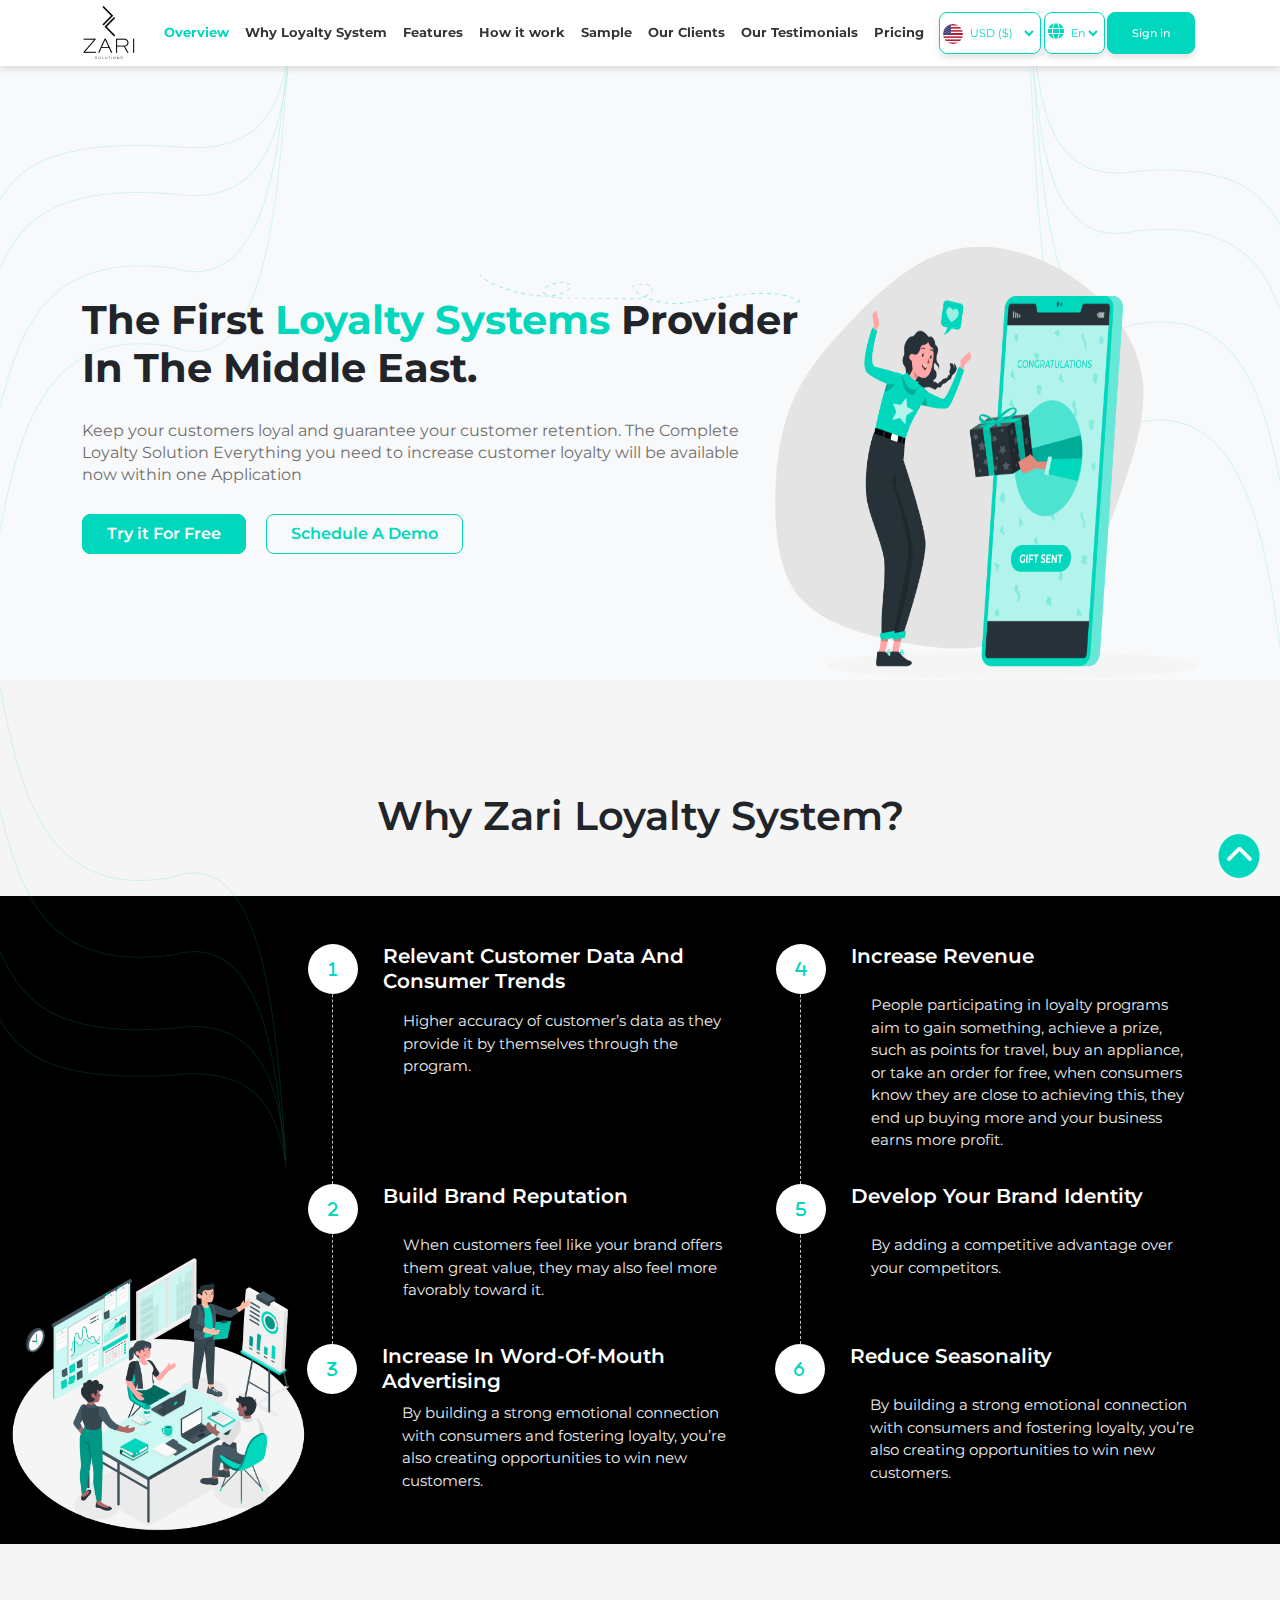
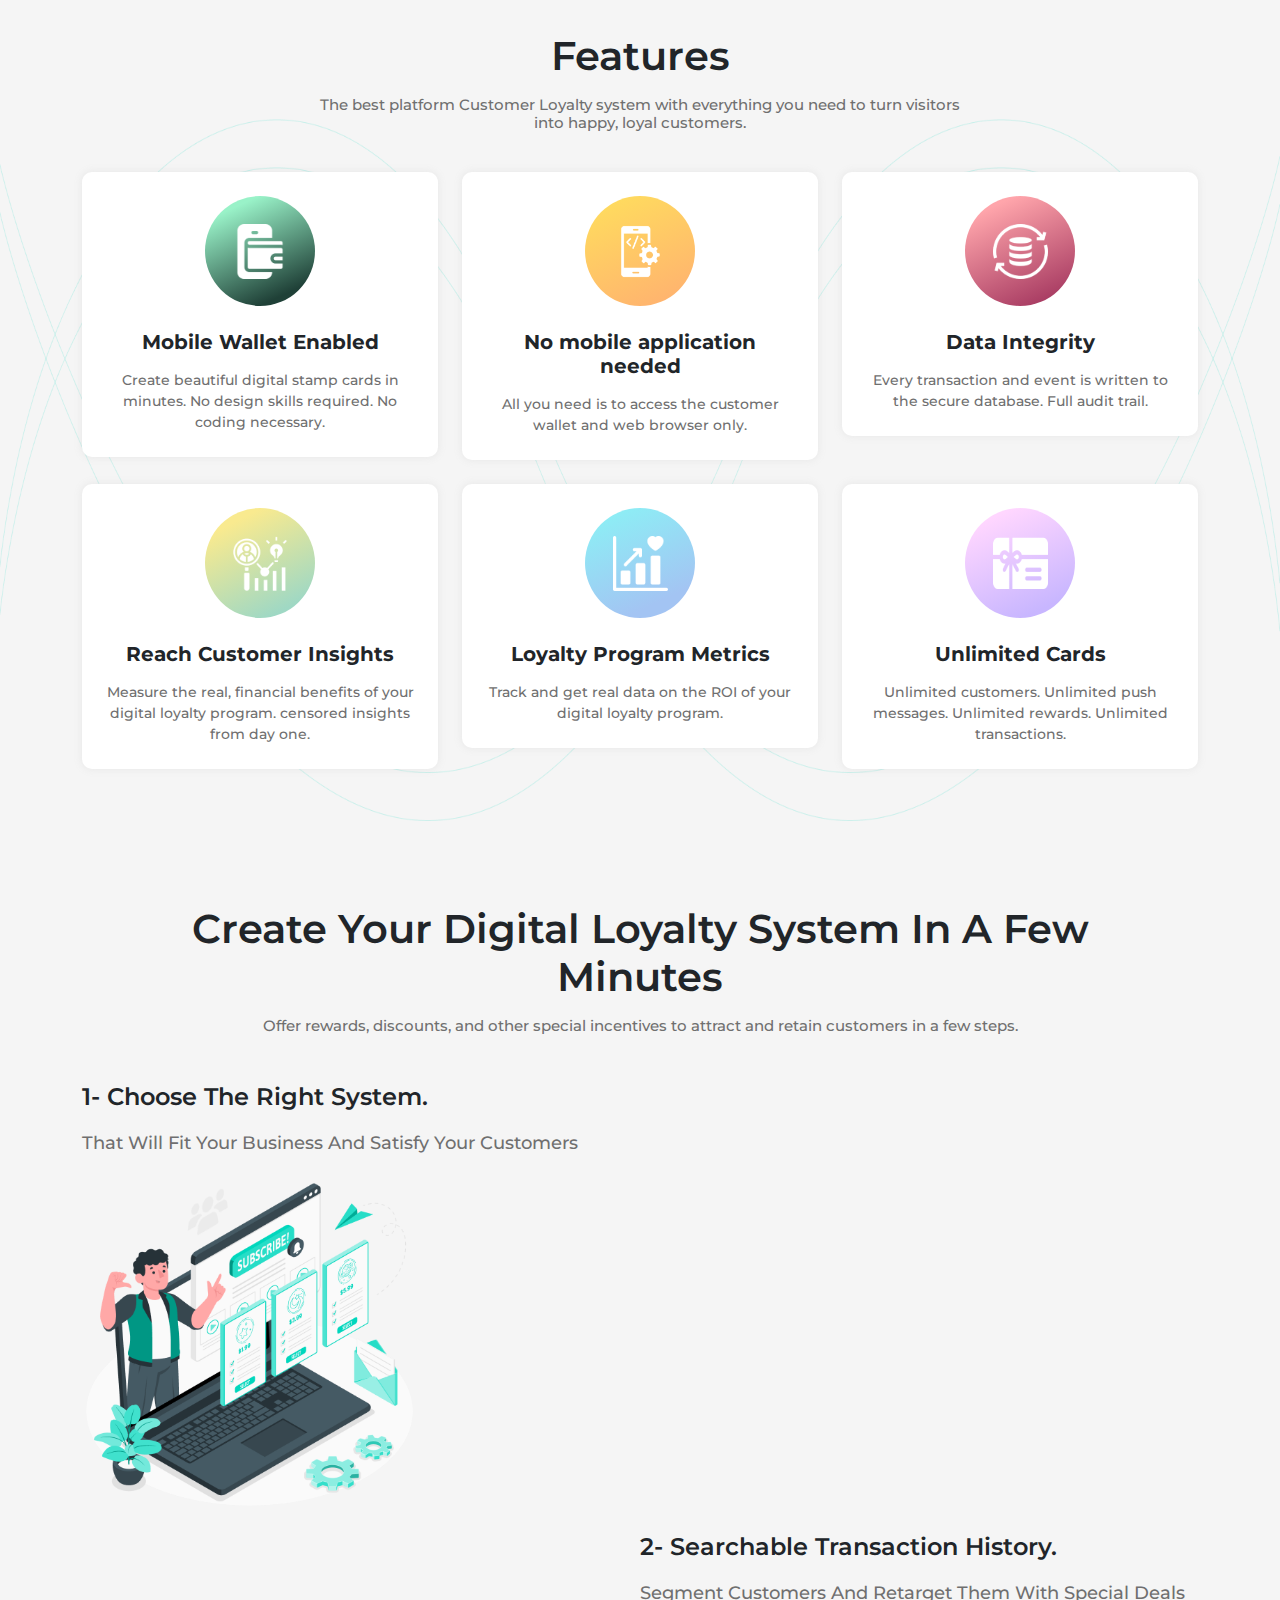
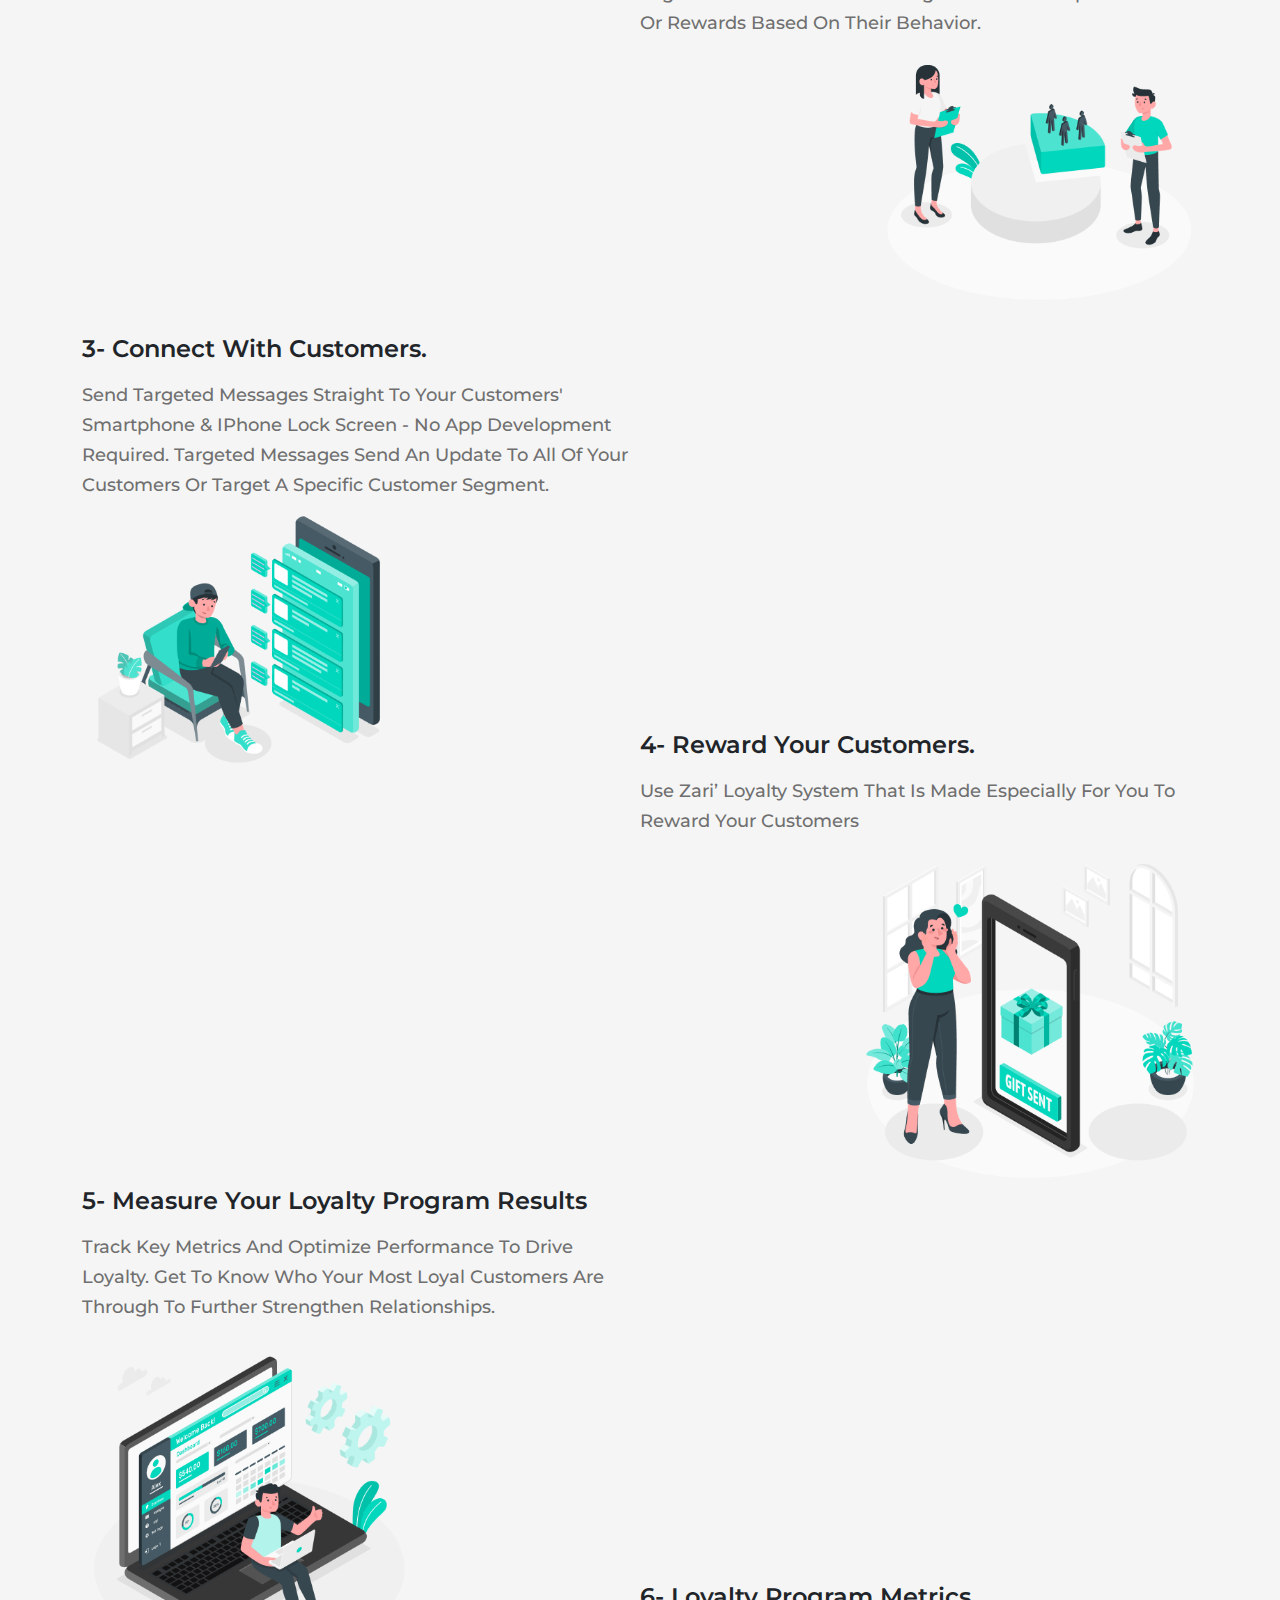
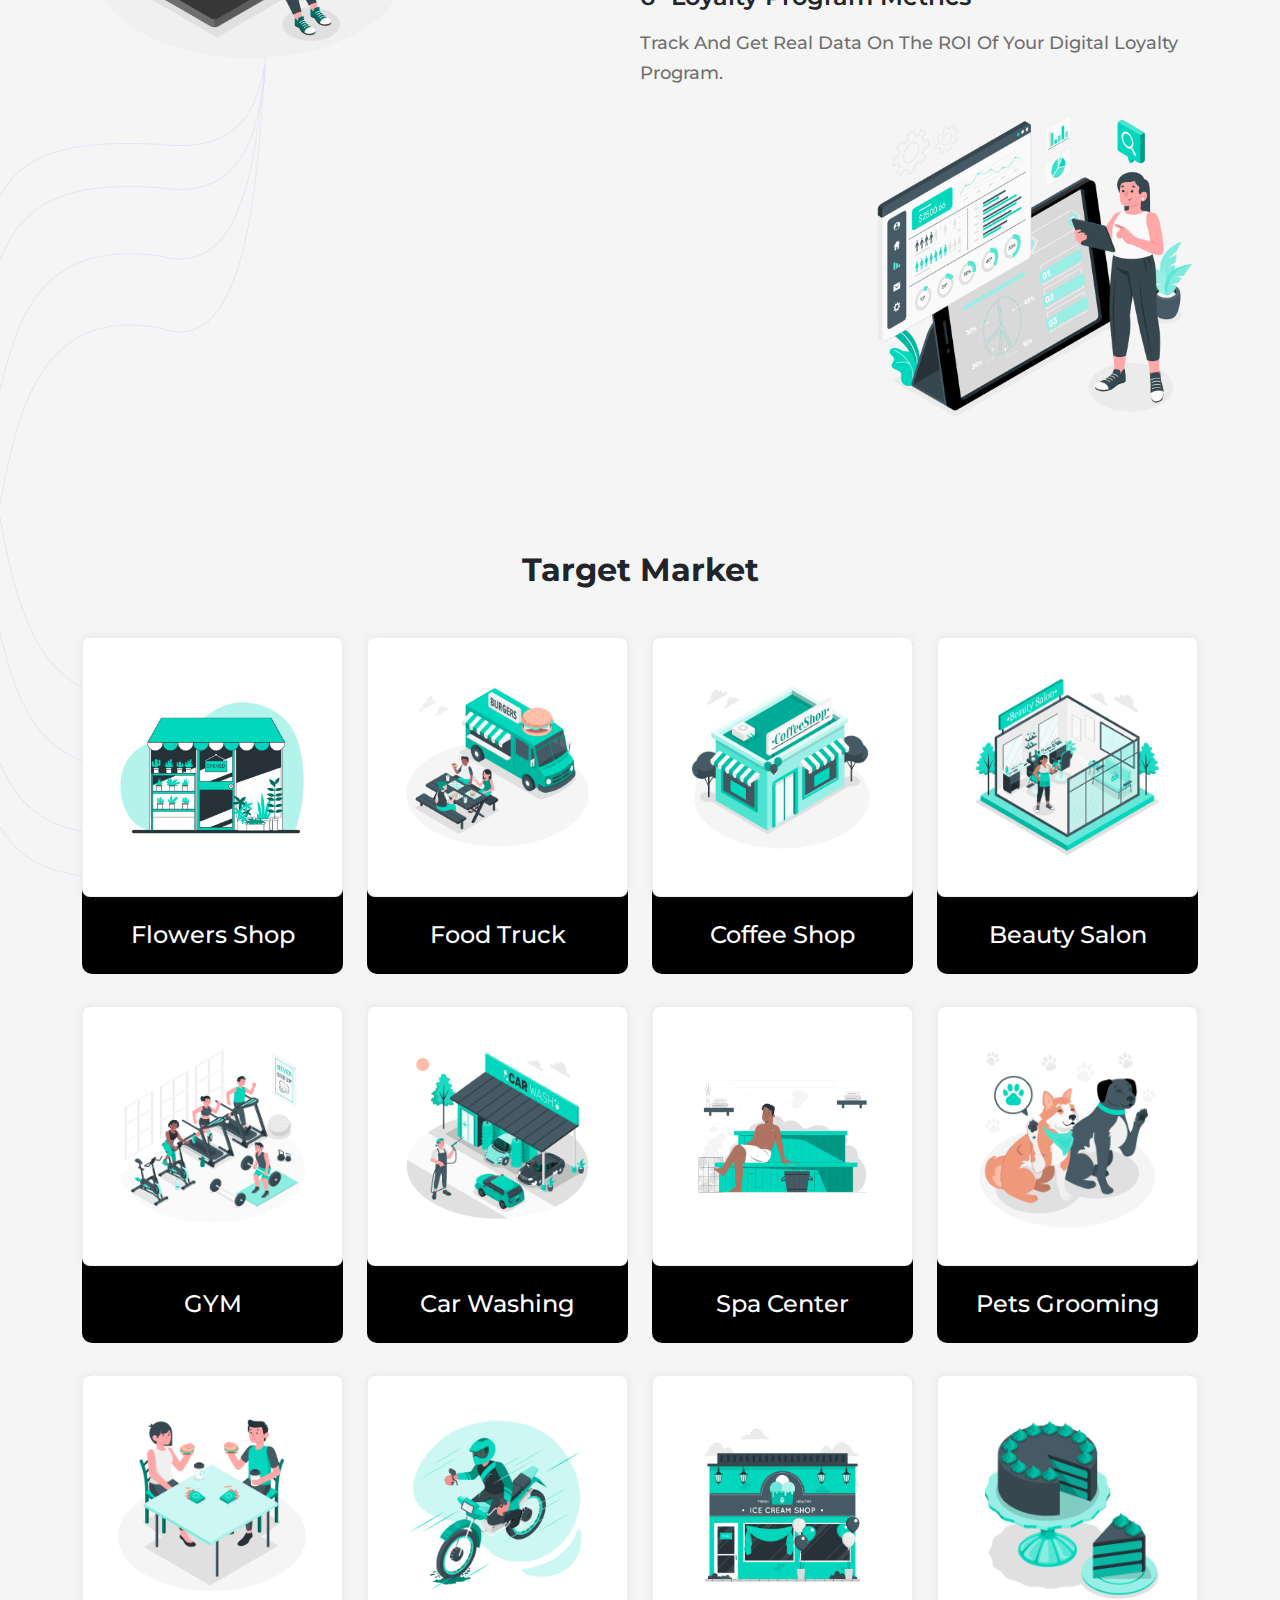
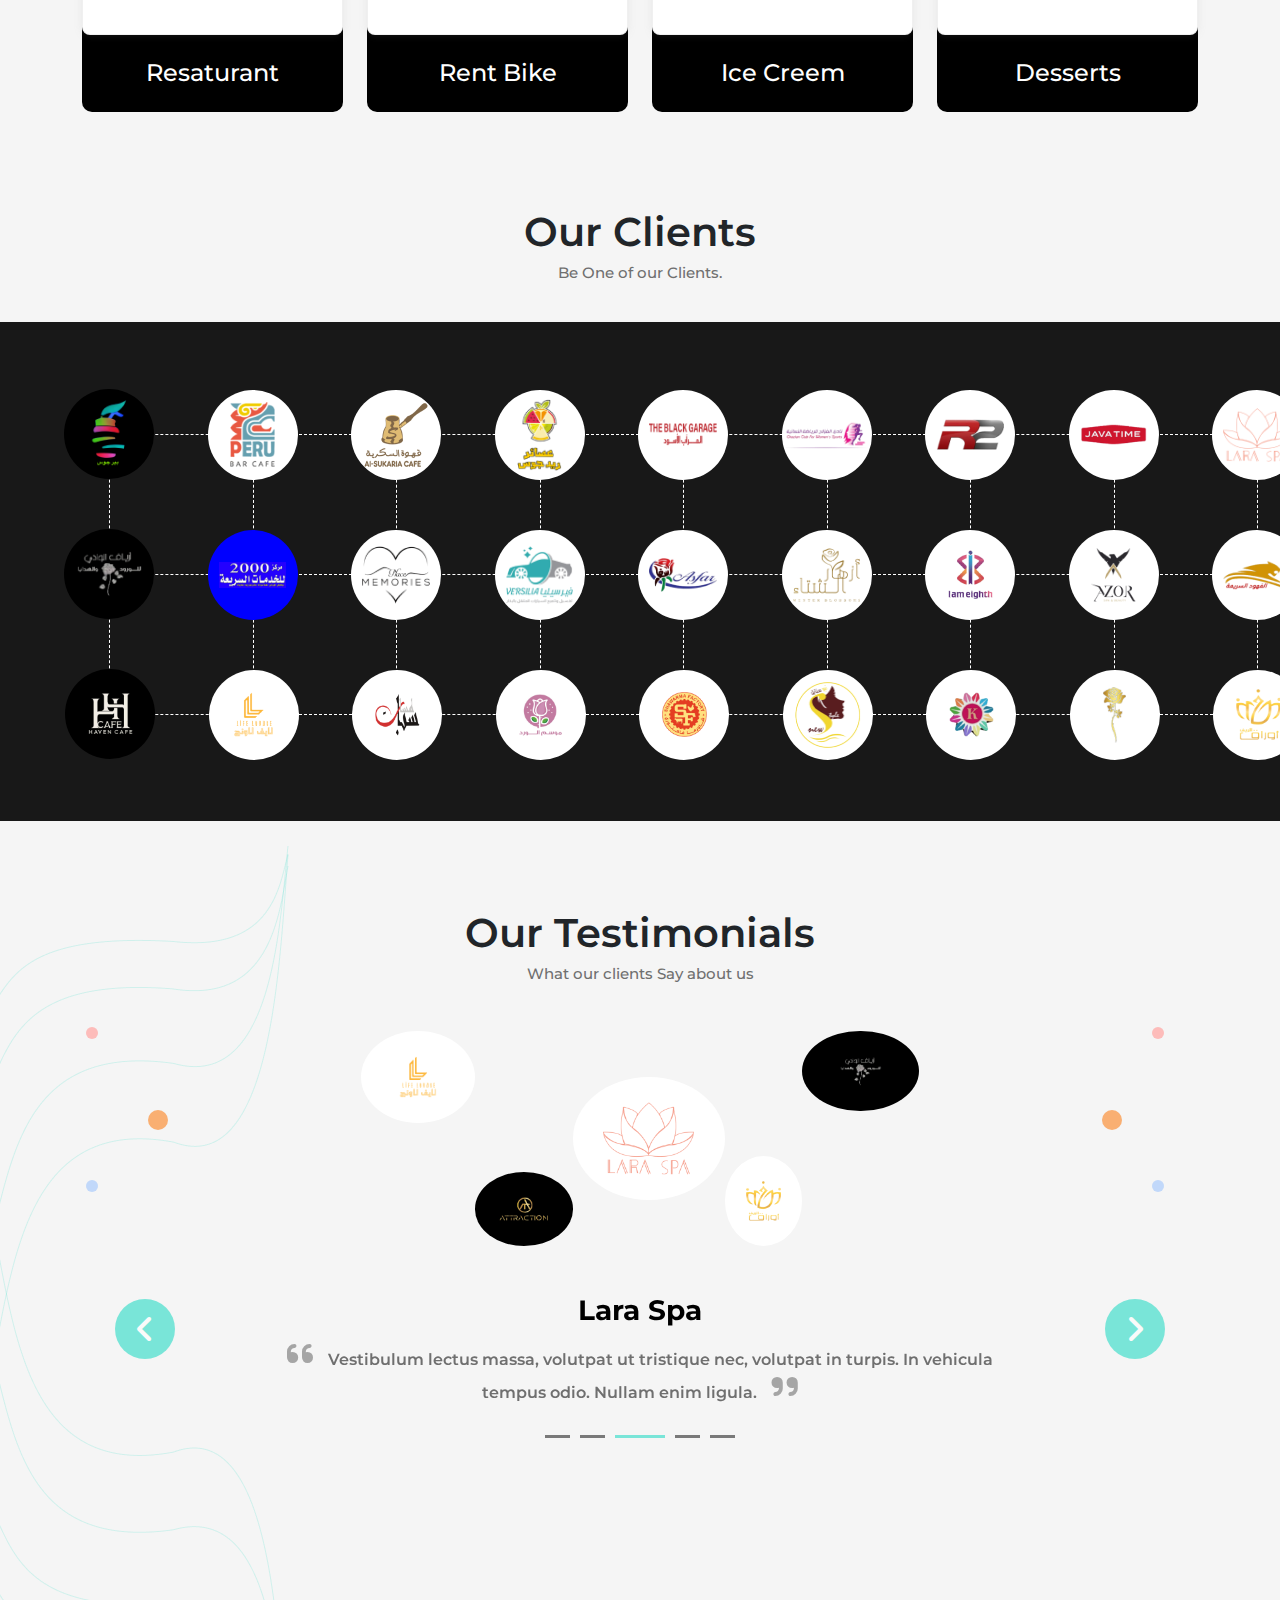
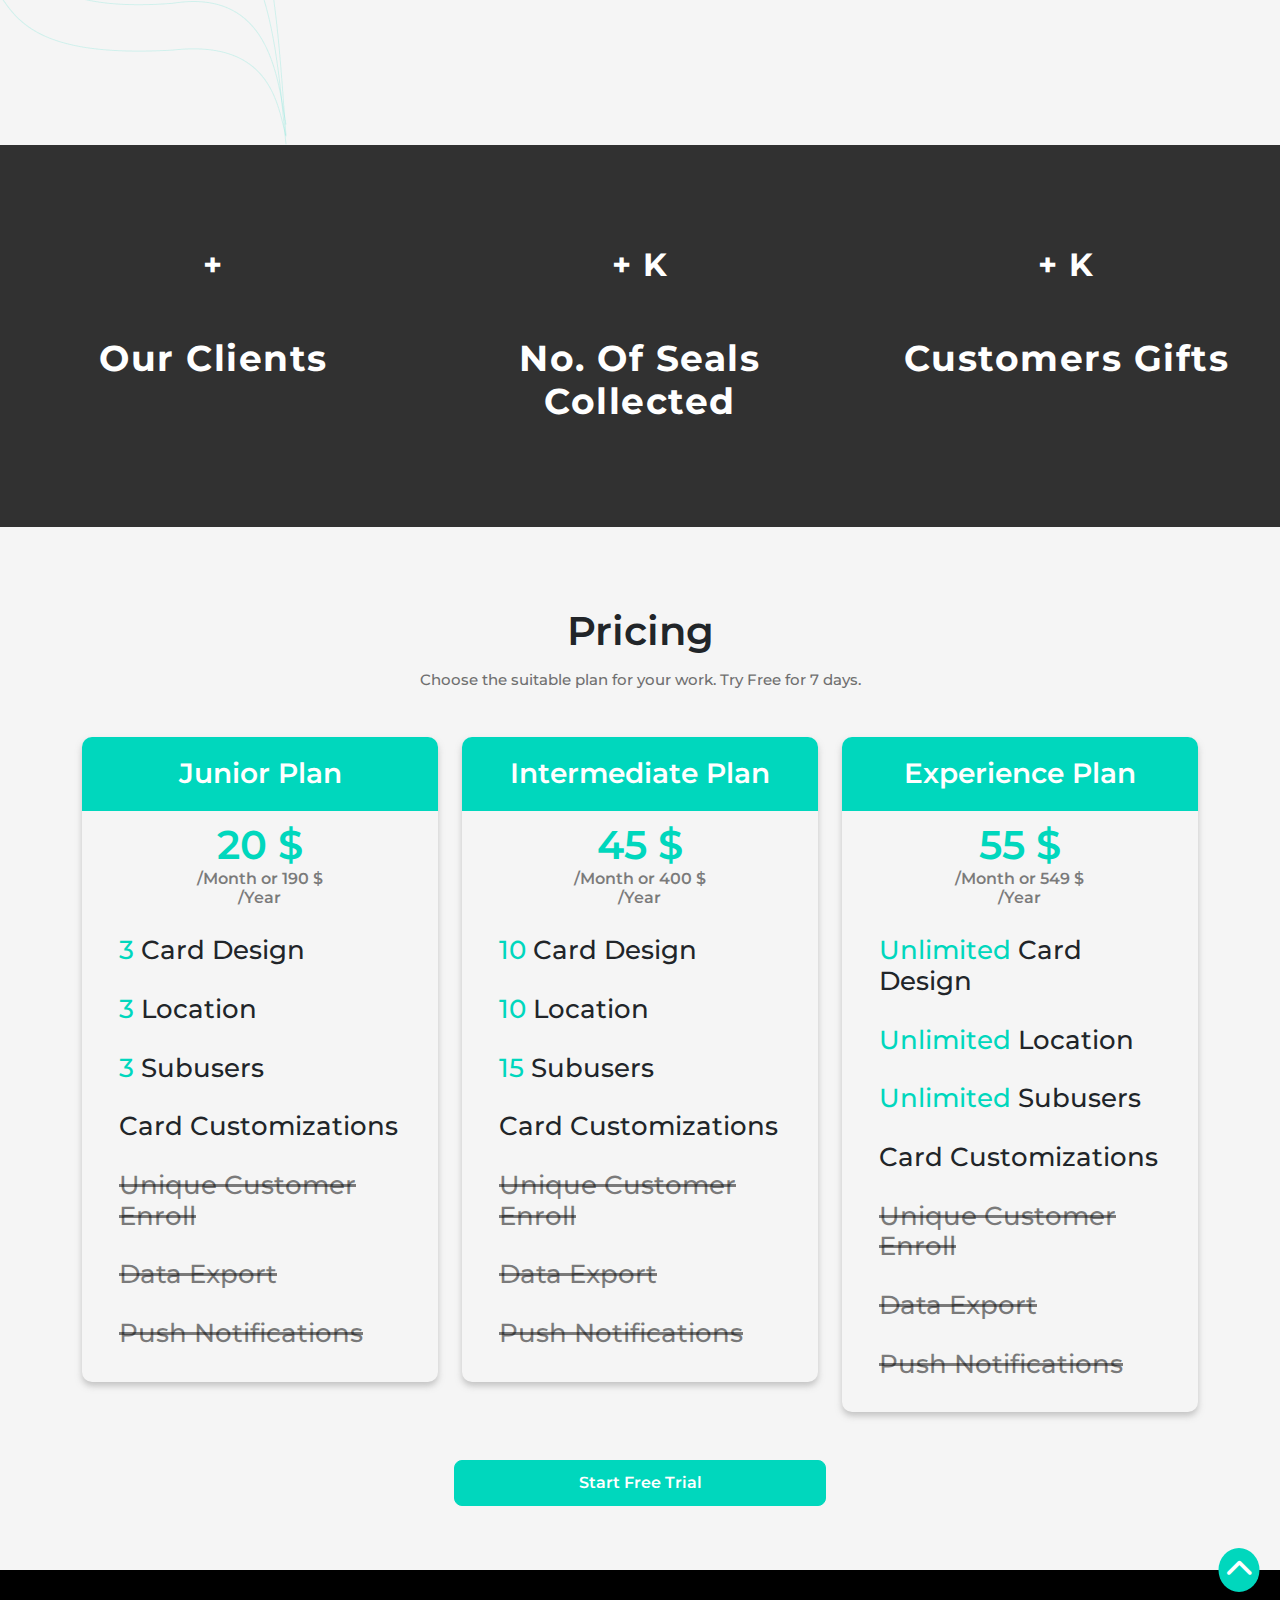
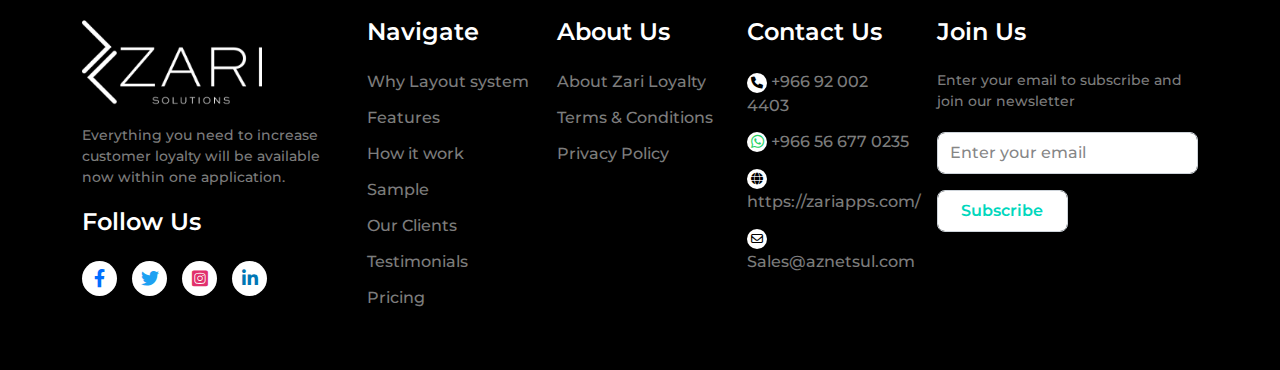
==== commit dfef3ed3: "test" ====
--- a/index.html
+++ b/index.html
@@ -24,6 +24,8 @@
             <h1 class="px-3">Thank you for using Nagwa Education Platform <i class="fa fa-spinner fa-spin"></i></h1>            
         </div> -->
 
+        <!-- back to top -->
+        <a id="topBtn" class="position-fixed bottom-0 end-0 translate-middle text-white"><i class="fa-solid fa-chevron-up fs-3 p-2 main-bg rounded-circle"></i></a>
 
         <!-- navbar -->
         <nav class="navbar navbar-expand-lg fixed-top bg-white p-0">
@@ -93,10 +95,6 @@
             </div>
         </nav>
 
-        <!-- back to top -->
-        <!-- <a id="topBtn" class="position-fixed bottom-0 end-0 translate-middle text-white"><i class="fa-solid fa-chevron-up fs-3 p-2 main-bg rounded-circle"></i></a> -->
-
-
         <!-- header section -->
         <header id="overview" class="overview position-relative">
             <div class="vectors">
@@ -114,8 +112,8 @@
                                     Everything you need to increase customer loyalty will be available now within one Application 
                                 </p>
                                 <div class="buttons">
-                                    <a class="btn main-btn py-2 px-4 me-3">Try it For Free</a>
-                                    <a class="btn second-btn py-2 px-4">Schedule A Demo</a>
+                                    <a href="#pricing" class="btn main-btn py-2 px-4 me-3">Try it For Free</a>
+                                    <a href="#footer" class="btn second-btn py-2 px-4">Schedule A Demo</a>
                                 </div>
                             </div>
                         </div>
@@ -652,7 +650,7 @@
             </div>
         </section>
 
-        <!-- Testimonials section -->
+        <!-- testimonials section -->
         <section id="testimonials" class="testimonials position-relative py-5 min-vh-100">
             <div class="vectors">
                 <img src="imgs/testimonials/Group 14.png" class="position-absolute  start-0 top-0"  alt="vector">
@@ -751,25 +749,24 @@
                 </div>
             </div>
         </section>
-
         <section id="numbers" class="numbers">
             <div class="numbers-bg py-5 d-flex justify-content-center align-items-center">
                 <div class="container-fluid text-center text-white">
                     <div class="row gy-3">
                         <div class="col-lg-4">
-                            <div class="count py-5 d-flex justify-content-center align-items-center flex-column">
+                            <div class="count py-5 d-flex justify-content-center align-items-center flex-column text-white">
                                 <span class="fs-2 mb-5">+ <span class="fs-2 counter" data-target="250"></span></span>
                                 <h2 class="text-capitalize">Our Clients</h2>
                             </div>
                         </div>
                         <div class="col-lg-4">
-                            <div class="count py-5 d-flex justify-content-center align-items-center flex-column">
+                            <div class="count py-5 d-flex justify-content-center align-items-center flex-column text-white">
                                 <span class="fs-2 mb-5">+ <span class="fs-2 counter" data-target="32"></span> K</span>
                                 <h2 class="text-capitalize">No. of seals collected</h2>
                             </div>
                         </div>
                         <div class="col-lg-4">
-                            <div class="count py-5 d-flex justify-content-center align-items-center flex-column">
+                            <div class="count py-5 d-flex justify-content-center align-items-center flex-column text-white">
                                 <span class="fs-2 mb-5">+ <span class="fs-2 counter" data-target="14"></span> K</span>
                                 <h2 class="text-capitalize">customers Gifts</h2>
                             </div>
@@ -780,33 +777,145 @@
             
         </section>
 
-
-
-
-
-
-
-
-
-
-
-
-
-
-
-
-
-
-
-
+        <!-- pricing section -->
+        <section id="pricing" class="pricing py-5">
+            <div class="container py-3">
+                <div class="col-12">
+                    <div class="main-title text-center pt-3 w-75 mx-auto mb-5">
+                        <h2 class="semi-bold fs-1 mb-3">Pricing</h2>
+                        <p class="mx-auto">Choose the suitable plan for your work. Try Free for 7 days.</p>
+                    </div>
+                </div>
+                <div class="col-12">
+                    <div class="row gy-4">
+                        <div class="col-lg-4">
+                            <div class="price">
+                                <h3 class="name">Junior Plan</h3>
+                                <div class="cont-pricing">
+                                    <h6 class="salary"><span class="fs-1 main-color">20 $</span> /Month or 190 $ /Year</h6>
+                                    <h4><span class="main-color">3</span> card design</h4>
+                                    <h4><span class="main-color">3</span> Location</h4>
+                                    <h4><span class="main-color">3</span> Subusers</h4>
+                                    <h4>Card Customizations</h4>
+                                    <h4 class="through">Unique customer Enroll</h4>
+                                    <h4 class="through">Data Export</h4>
+                                    <h4 class="through">Push Notifications</h4>
+                                </div>
+                            </div>
+                        </div>
+                        <div class="col-lg-4">
+                            <div class="price">
+                                <h3 class="name">Intermediate Plan</h3>
+                                <div class="cont-pricing">
+                                    <h6 class="salary"><span class="fs-1 main-color">45 $</span> /Month or 400 $ /Year</h6>
+                                    <h4><span class="main-color">10</span> card design</h4>
+                                    <h4><span class="main-color">10</span> Location</h4>
+                                    <h4><span class="main-color">15</span> Subusers</h4>
+                                    <h4>Card Customizations</h4>
+                                    <h4 class="through">Unique customer Enroll</h4>
+                                    <h4 class="through">Data Export</h4>
+                                    <h4 class="through">Push Notifications</h4>
+                                </div>
+                            </div>
+                        </div>
+                        <div class="col-lg-4">
+                            <div class="price">
+                                <h3 class="name">Experience Plan</h3>
+                                <div class="cont-pricing">
+                                    <h6 class="salary"><span class="fs-1 main-color">55 $</span> /Month or 549 $ /Year</h6>
+                                    <h4><span class="main-color">Unlimited</span> card design</h4>
+                                    <h4><span class="main-color">Unlimited</span> Location</h4>
+                                    <h4><span class="main-color">Unlimited</span> Subusers</h4>
+                                    <h4>Card Customizations</h4>
+                                    <h4 class="through">Unique customer Enroll</h4>
+                                    <h4 class="through">Data Export</h4>
+                                    <h4 class="through">Push Notifications</h4>
+                                </div>
+                            </div>
+                        </div>
+                    </div>
+                </div> 
+                <div class="col-4 mx-auto">
+                    <div class="text-center mt-5">
+                        <a href="#overview" class="btn main-btn w-100 text-capitalize semi-bold">start Free trial</a>
+                    </div>
+                </div>
+            </div>
+        </section>
 
         <!-- footer -->
-
+        <footer id="footer" class="footer py-5 bg-black position-relative">
+            <a id="btnTopFooter" class="position-absolute top-0 end-0 translate-middle text-white"><i class="fa-solid fa-chevron-up fs-3 p-2 main-bg rounded-circle"></i></a>
+            <div class="container">
+                <div class="row gy-5">
+                    <div class="col-md-6 col-lg-3">
+                        <div class="logo-footer">
+                            <img src="imgs/footer/2.png" alt="logo zari">
+                            <p>Everything you need to increase customer loyalty will be available now within one
+                                application.</p>
+                            <h4 class="mb-4">Follow us </h4>
+                            <div class="icons-footer d-flex align-items-center">
+                                <a href="#"><i class="fa-brands fa-facebook-f"></i></a>
+                                <a href="#"><i class="fa-brands fa-twitter"></i></a>
+                                <a href="#"><i class="fa-brands fa-instagram-square"></i></a>
+                                <a href="#"><i class="fa-brands fa-linkedin-in"></i></a>
+                            </div>
+                        </div>
+                    </div>
+                    <div class="col-md-6 col-lg-2">
+                        <div class="navigate">
+                            <h4 class="mb-4">navigate</h4>
+                            <div class="links-navigate d-flex justify-content-center flex-column">
+                                <a href="#why">Why Layout system</a>
+                                <a href="#features">Features</a>
+                                <a href="#how">How it work</a>
+                                <a href="#sample">Sample</a>
+                                <a href="#clients">Our Clients</a>
+                                <a href="#testimonials">Testimonials</a>
+                                <a href="#pricing">Pricing</a>
+                            </div>
+                        </div>
+                    </div>
+                    <div class="col-md-6 col-lg-2">
+                        <div class="navigate">
+                            <h4 class="mb-4">About us</h4>
+                            <div class="links-navigate d-flex justify-content-center flex-column">
+                                <a href="#">About Zari Loyalty</a>
+                                <a href="#">Terms & Conditions</a>
+                                <a href="#">Privacy Policy</a>
+                            </div>
+                        </div>
+                    </div>
+                    <div class="col-md-6 col-lg-2">
+                        <div class="navigate">
+                            <h4 class="mb-4">Contact us</h4>
+                            <div class="links-navigate d-flex justify-content-center flex-column">
+                                <a target="_blank" href="tel:+966 92 002 4403"><span><i class="fa-solid fa-phone"></i></span> +966 92 002 4403</a>
+                                <a target="_blank" href="https://wa.me/+966 56 677 0235"><span><i class="fa-brands fa-whatsapp"></i></span> +966 56 677 0235</a>
+                                <a target="_blank" href="https://zariapps.com/"><span><i class="fa-solid fa-globe"></i></span> https://zariapps.com/</a>
+                                <a target="_blank" href="https://www.Sales@aznetsul.com"><span><i class="fa-regular fa-envelope"></i></span> Sales@aznetsul.com</a>
+                            </div>
+                        </div>
+                    </div>
+                    <div class="col-lg-3">
+                        <div class="subscribe">
+                            <h4 class="mb-4">join us</h4>
+                            <p>Enter your email to subscribe and join our newsletter</p>
+                            <input id="emailSubscribe" type="email" name="email-subscibe" required class="form-control py-2 mx-auto bg-white" placeholder="Enter your email">
+                            <div id="alertEmailSubscibe" class="alert alert-danger p-1 text-center mx-auto mt-1 mb-0">consists of 3-15 characters and end with (@"gmail".com)...</div>
+                            <p id="alertSubscribe" class="fs-6 mb-0 mt-3 w-75 text-center mx-auto"></p>
+                            <input id="subscribe" type="button" class="form-control w-50 mt-3 main-color semi-bold py-2 bg-white" value="Subscribe">
+                        </div>
+                    </div>
+                </div>
+            </div>
+        </footer>
+        
 
         <!-- js files -->
         <script src="js/bootstrap.bundle.min.js"></script>
         <script src="js/jquery-3.6.0.min.js"></script>
-        <script src="js/main.js"></script>
+        <script type="module" src="js/main.js"></script>
 
     </body>
 </html>--- a/css/style.css
+++ b/css/style.css
@@ -1,6 +1,12 @@
 
 :root{
     --mainColor:#00D7BD;
+}
+
+body{
+    font-family: 'Montserrat', sans-serif;
+    background-color: #F5F5F5;
+        /* overflow: hidden; */
 }
 
 /* #ready{
@@ -17,12 +23,17 @@
     background-color: #000;
 } */
 
-body{
-    font-family: 'Montserrat', sans-serif;
-    background-color: #F5F5F5;
-    
-    /* background-color: var(--mainColor); */
-    /* overflow: hidden; */
+#topBtn{
+    cursor: pointer;
+    z-index: 99999;
+}
+
+a{
+    text-decoration: none !important;
+}
+
+a:focus{
+    box-shadow: none !important;
 }
 
 i, img{
@@ -36,8 +47,8 @@
     background-color: var(--mainColor);
 }
 
+
 /* navbar */
-
 .navbar{
     font-size: 13px;
     font-weight: 600;
@@ -144,7 +155,6 @@
     border: 1px solid var(--mainColor);
 }
 .custome a:focus{
-    box-shadow: none;
     border-color: var(--mainColor) !important;
 }
 .custome .currency img{
@@ -204,7 +214,6 @@
 }
 
 /* header  */
-
 .overview{
     margin-top: 50px;
 }
@@ -331,7 +340,6 @@
 
 
 /* sign up & sign in pages */
-
 .sign{
     min-height:100vh;
     background-color: #000;
@@ -387,7 +395,7 @@
     font-weight: 500;
     letter-spacing: 0;
 }
-.sign-form .alert{
+.alert{
     color:rgba(0, 0, 0, 0.850);
     font-size: 13px;
     display: none;
@@ -414,7 +422,7 @@
     font-weight: 500;
 }
 .sign-form .already-have p a{
-    text-decoration: none;
+    /* text-decoration: none; */
     color: var(--mainColor);
 }
 
@@ -434,7 +442,6 @@
 
 
 /* section why layout */
-
 .layout-container .img-layout{
     position: relative;
 }
@@ -553,7 +560,6 @@
 }
 
 /* features section */
-
 .main-title h2{
     letter-spacing: 0px;
 }
@@ -643,7 +649,6 @@
 }
 
 /* how it work section */
-
 .w-85{
     width: 85%;
 }
@@ -868,12 +873,6 @@
     background-color: var(--mainColor) !important;
     width: 50px !important;
 }
-/* .top--25{
-    top: -25%;
-}
-.bottom--25{
-    bottom: -25%;
-} */
 .left-svg{
     top: 25%;
     left: 5%;
@@ -955,13 +954,12 @@
     background-position: left center, center right;
     background-size: 50% 100%, 50% 100%;
     background-repeat: no-repeat, no-repeat;
-    /* min-height: 50vh; */
 }
 .numbers-bg{
     background-color: rgba(0, 0, 0, 0.8);
     height: 100%;
 }
-.numbers span, .numbers h2{
+.count span, .count h2{
     font-weight: 700;
     letter-spacing: 1.5px;
     font-size: 36px;
@@ -981,12 +979,281 @@
     }
 }
 
-
-
-
-
-
-
-
+    /* pricing section  */
+.price{
+    box-shadow: 0px 4px 6px rgba(147, 147, 147, 0.5);
+    cursor: pointer;
+    border-radius: 10px;
+}
+.price:hover .cont-pricing{
+    border-color: var(--mainColor);
+}
+.price .name{
+    color: #fff;
+    border-top-left-radius: 10px;
+    border-top-right-radius: 10px;
+    font-weight: 600;
+    text-align: center;
+    padding: 1.25rem 0;
+    background-color: var(--mainColor);
+    margin-bottom: 0;
+}
+.cont-pricing{
+    padding-top: 10px;
+    border-bottom-left-radius: 10px;
+    border-bottom-right-radius: 10px;
+    border-bottom: 5px solid transparent;
+    border-left: 5px solid transparent;
+    border-right: 5px solid transparent;
+    transition: all 0.25s;
+}
+.cont-pricing h4{
+    padding: 0 2rem;
+    font-size: 1.6rem;
+    font-weight: 500;
+    text-transform: capitalize;
+    padding-bottom: 1.25rem;
+}
+.cont-pricing .salary{
+    color: #00000080;
+    text-align: center;
+    width: 40%;
+    margin: auto;
+    font-weight: 600;
+    margin-bottom: 1.75rem;
+}
+.cont-pricing h4.through{
+    text-decoration: line-through;
+    text-decoration-thickness: 3px;
+    color: #00000080;
+}
+.pricing a{
+    border-radius: 8px;
+    padding: 0.6rem 0;
+}
+
+/* Responsive pricing section */
+
+@media screen and (max-width: 991px){
+    .cont-pricing{
+        text-align: center;
+    }
+}
+@media screen and (max-width: 768px){
+    .price{
+        width: 85%;
+        margin: auto;
+    }
+}
 
 /* footer */
+.footer h4{
+    text-transform: capitalize;
+    color: #fff;
+    font-weight: 600;
+}
+.footer p{
+    color: #ececec88;
+    font-size: 14px;
+    font-weight: 500;
+    margin: 1.25rem 0;
+}
+.logo-footer img{
+    width: 180px;
+}
+.icons-footer a{
+    width: 35px;
+    height: 35px;
+    background-color: #fff;
+    display: flex;
+    justify-content: center;
+    align-items: center;
+    margin-right: 15px;
+    font-size: 18px;
+    border-radius: 50%;
+}
+.icons-footer a .fa-facebook-f{
+    color: #006eff;
+}
+.icons-footer a .fa-twitter{
+    color: #1da1f2;
+}
+.icons-footer a .fa-instagram-square{
+    color: #e1306c;
+}
+.icons-footer a .fa-linkedin-in{
+    color: #0077b5;
+}
+.links-navigate a{
+    color: #ececec88;
+    font-weight: 500;
+    margin-bottom: 0.75rem;
+    transition: all 0.3s;
+}
+.links-navigate a:hover{
+    color: var(--mainColor);
+}
+.links-navigate a span{
+    width: 20px;
+    height: 20px;
+    background-color: #fff;
+    border-radius: 50%;
+    color: #000 !important;
+    display: inline-flex;
+    justify-content: center;
+    align-items: center;
+}
+.links-navigate a span i{
+    font-size: 12px;
+}
+.fa-whatsapp{
+    color: #25d366;
+    font-size: 15px !important;
+}
+.subscribe input{
+    border-radius: 8px;
+}
+.subscribe input[type='button']{
+    transition: all 0.3s;
+}
+.subscribe input[type='button']:hover{
+    background-color: transparent !important;
+}
+.subscribe input[type='button']:focus{
+    color: var(--mainColor) !important;
+}
+.subscribe input::placeholder{
+    color: hsla(0, 0%, 44%, 0.85);
+    font-weight: 500;
+}
+.subscribe .form-control:focus{
+    box-shadow: none;
+    border: 2px solid var(--mainColor) !important;
+}
+.subscribe p#alertSubscribe{
+    font-size: 14px !important;
+}
+
+/* Responsive footer */
+
+@media screen and (max-width: 992px){
+    .logo-footer, .navigate, .subscribe{
+        text-align: center;
+    }
+    .subscribe #emailSubscribe , .subscribe #alertEmailSubscibe{
+        width: 75% !important;
+        margin-left: auto;
+        margin-right: auto;
+    }
+    .subscribe #subscribe{
+        width: 30% !important;
+        margin-left: auto;
+        margin-right: auto;
+    }
+    .icons-footer{
+        justify-content: center;
+    }
+}
+@media screen and (max-width: 768px) {
+    .logo-footer, .navigate{
+        width: 85%;
+        margin-left: auto;
+        margin-right: auto;
+    }
+}
+
+
+/* checkout page */
+.checked{
+    background: linear-gradient(155.11deg, #E697E6 0%, #766CF5 100%);
+    -webkit-background-clip: text;
+    -webkit-text-fill-color: transparent;
+    background-clip: text;
+    text-fill-color: transparent;
+}
+.radio-input{
+    border-radius: 10px;
+    box-shadow: 0px 4px 6px rgba(147, 147, 147, 0.6);
+}
+.inputs-radio img{
+    width: 40px;
+}
+.inputs-info label{
+    text-transform: capitalize;
+    font-weight: 700;
+}
+.inputs-info input{
+    padding: 8px;
+    border-radius: 8px;
+}
+.inputs-info .form-control:focus{
+    box-shadow: none;
+    border: 2px solid var(--mainColor) !important;
+}
+.number-card img{
+    width: 30px;
+    height: 30px;
+    position: absolute;
+    top: 50%;
+    right: 0;
+    transform: translate(-50%,50%);
+}
+.check-out .price{
+    background-color: #000 !important;
+    color: #fff !important;
+    padding-bottom: 25px !important;
+}
+.check-out .price .name{
+    background-color: #000 !important;
+    font-weight: 500!important;
+}
+.check-out .price .through{
+    text-decoration: none !important;
+    color: #fff !important;
+}
+.check-out .price:hover .cont-pricing{
+    border-color: #000 !important;
+}
+.check-out .price .salary{
+    margin-bottom: 0.5rem !important;
+}
+.check-out .price a{
+    width: 50%;
+    margin-left: auto;
+    margin-right: auto;
+    font-weight: 600;
+    display: block;
+    background-color: #fff;
+    color: var(--mainColor);
+    transition: all 0.5s;
+}
+.check-out .price a:hover{
+    background-color: var(--mainColor);
+    color: #fff;
+}
+
+@media screen and (max-width: 768px){
+    .inputs-radio{
+        flex-direction: column;
+    }
+    .inputs-radio .radio-input{
+        width: 50%;
+        display: flex;
+        justify-content: center;
+        align-items: center;
+    }
+}
+
+
+
+
+
+
+
+
+
+
+
+
+
+
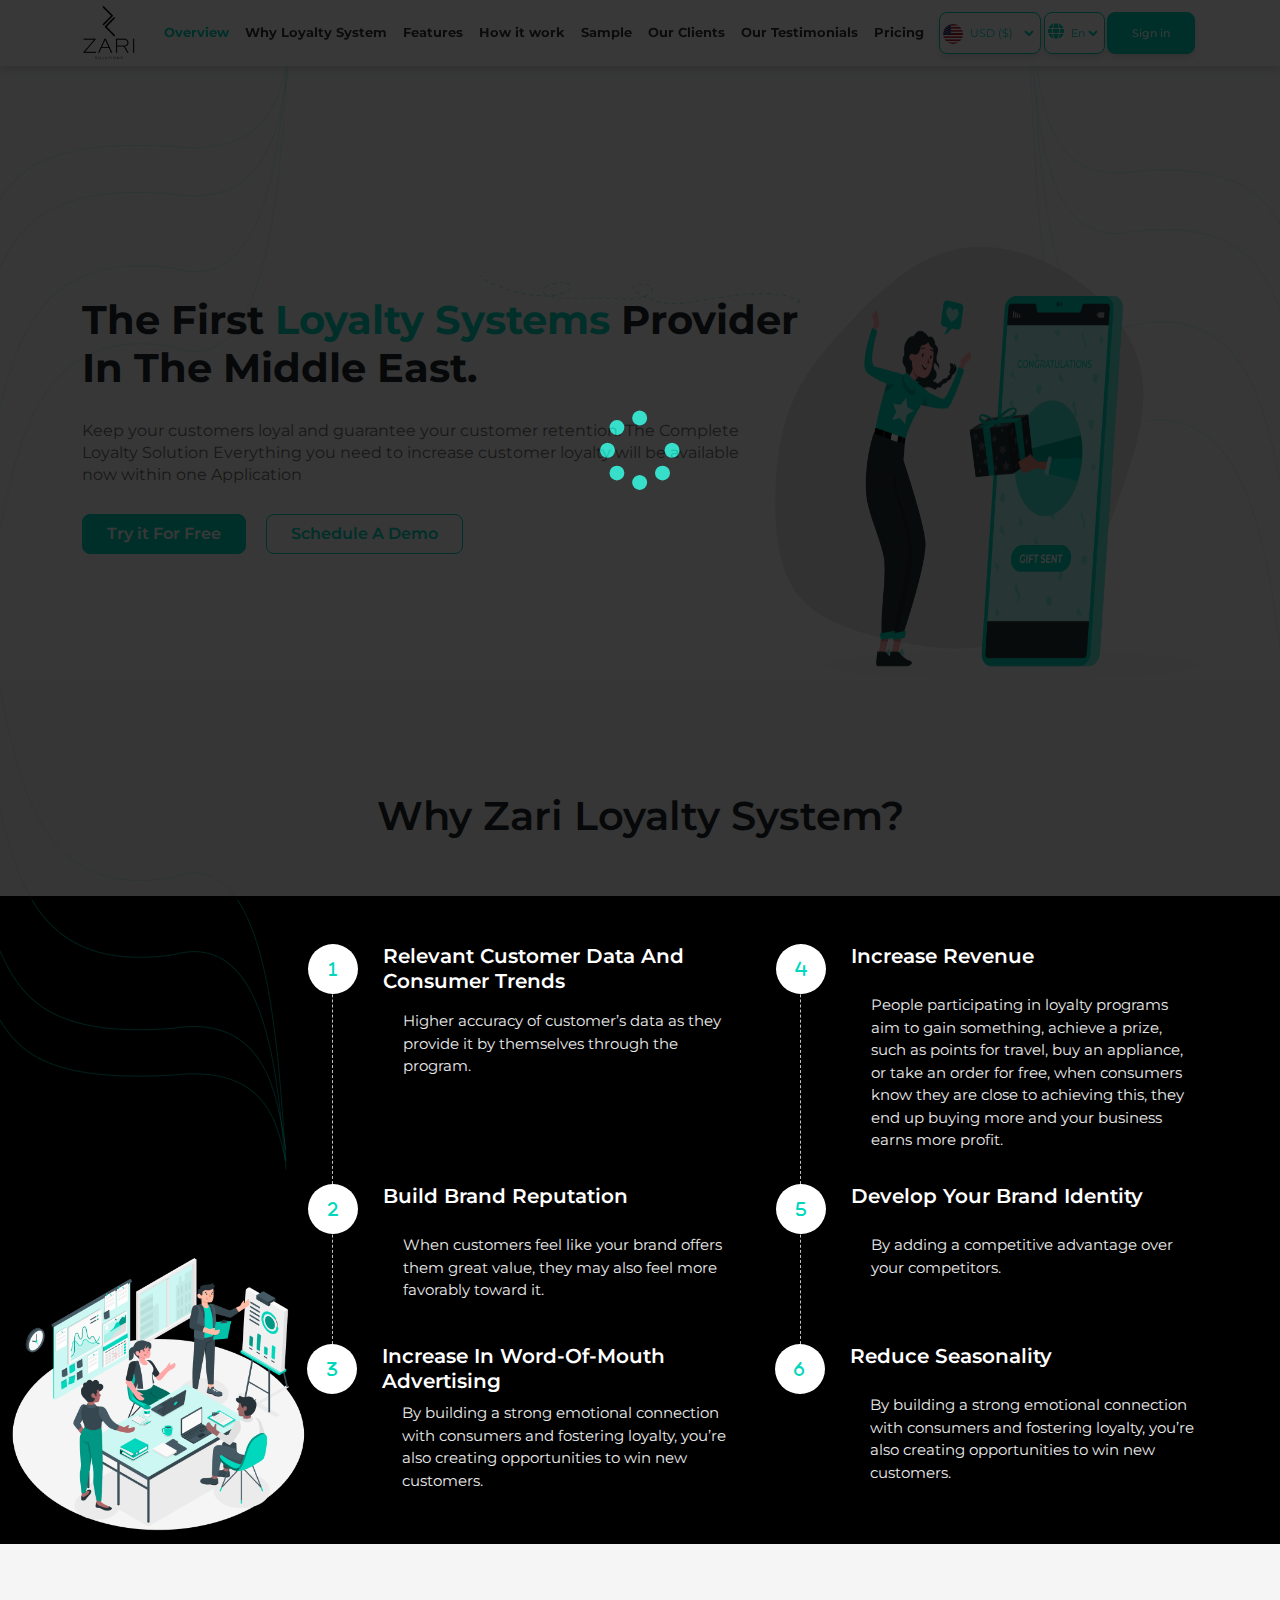
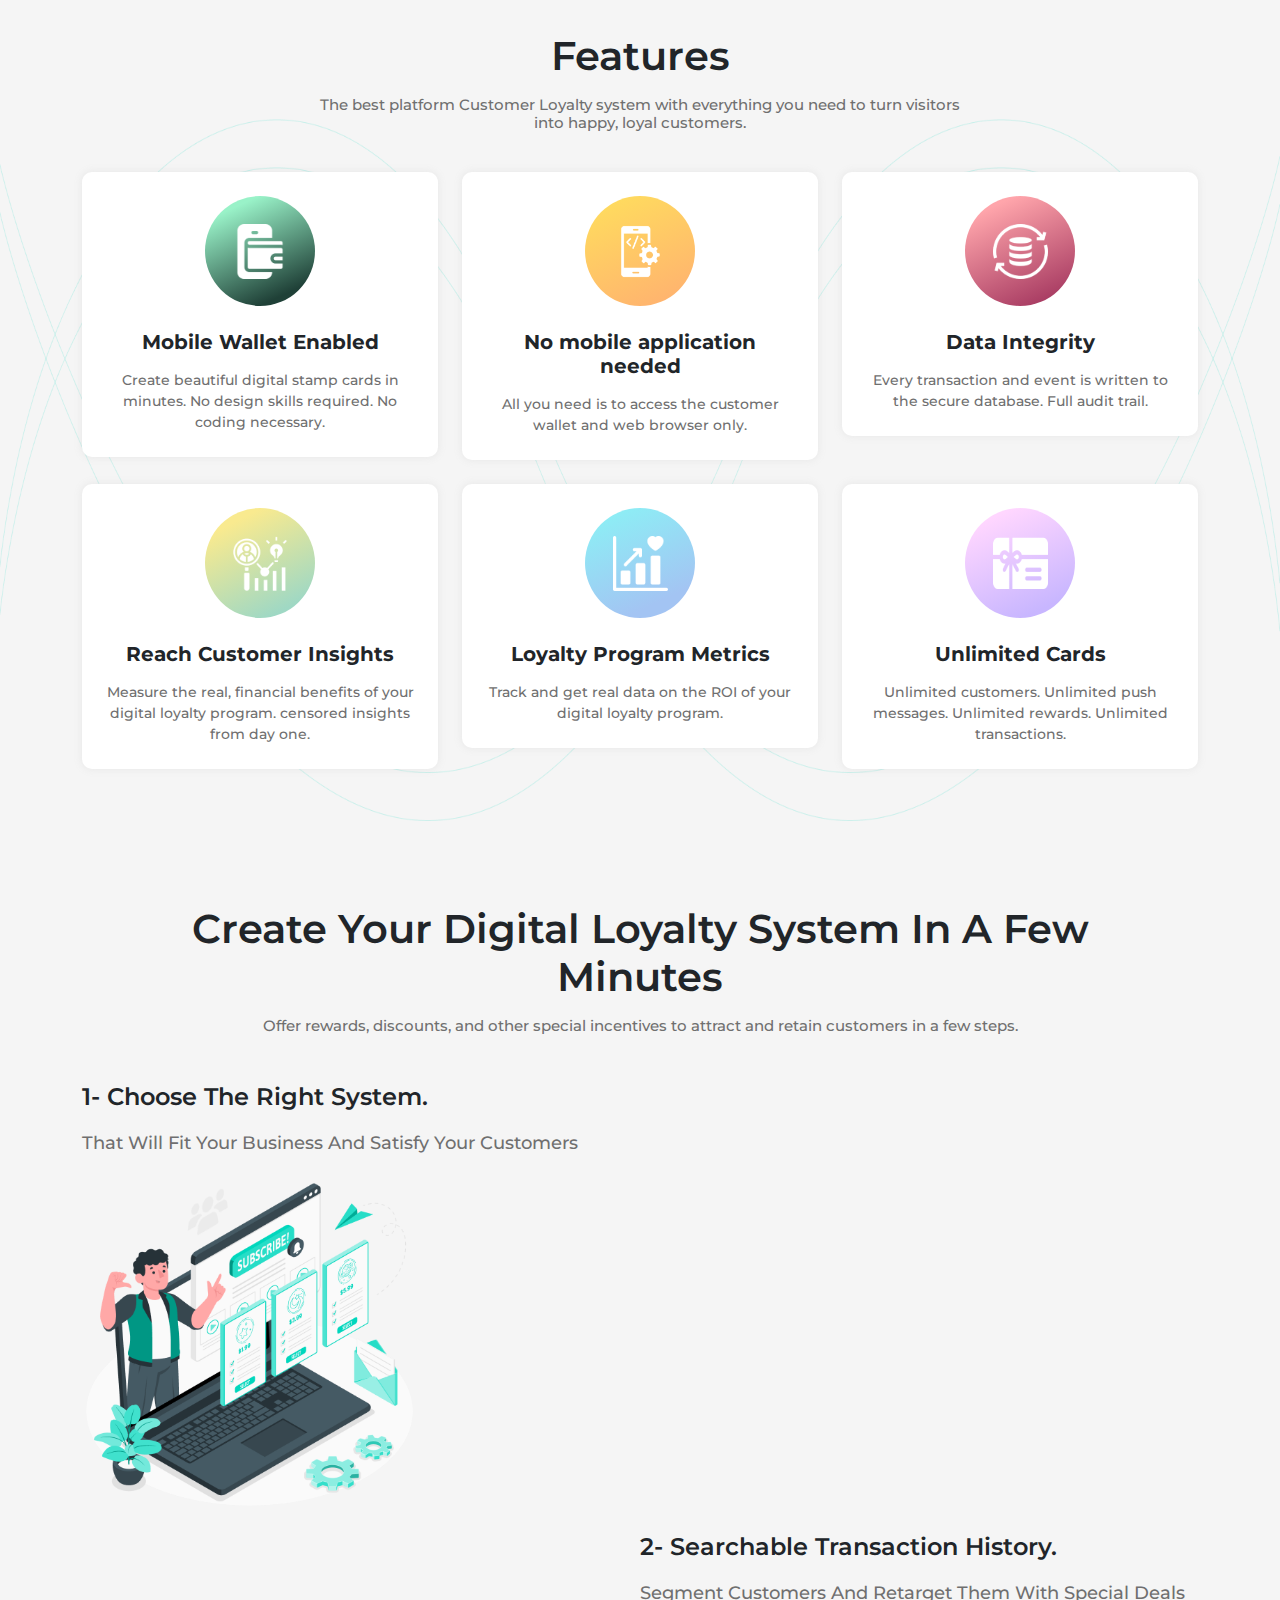
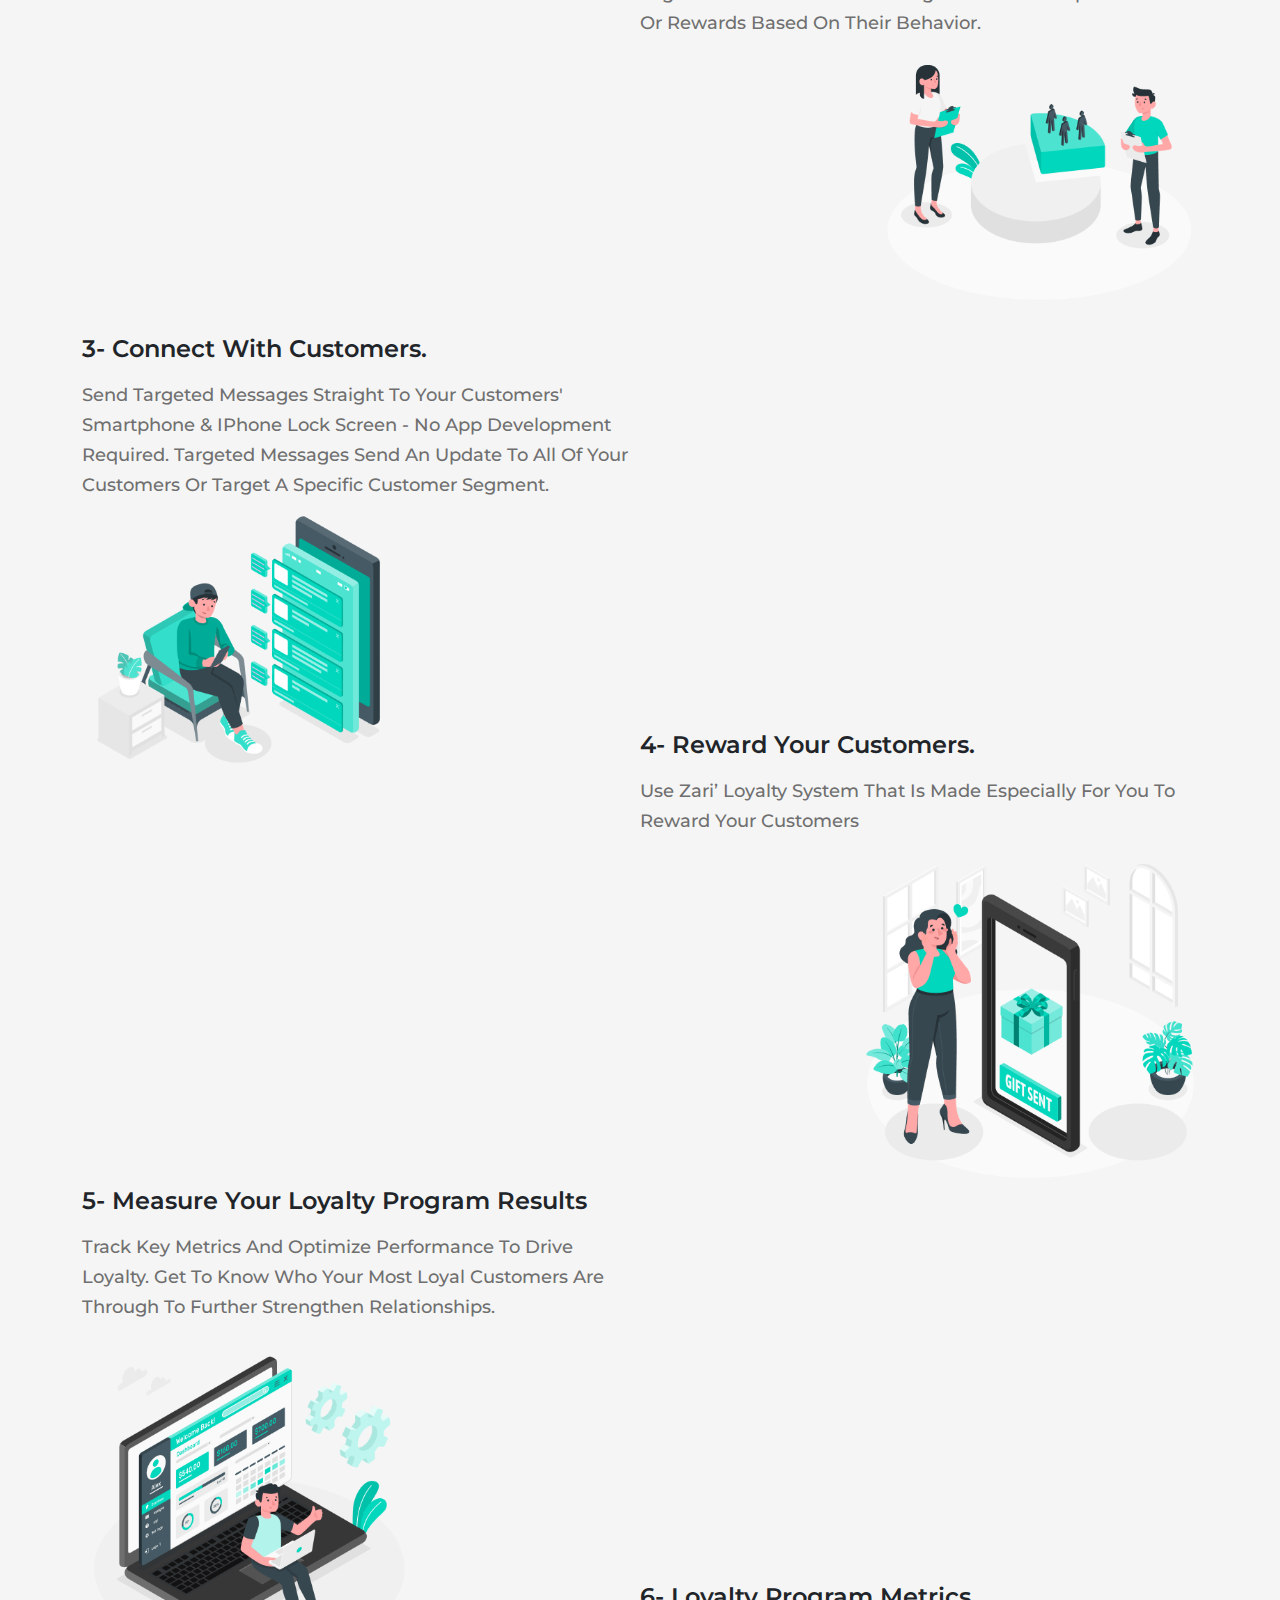
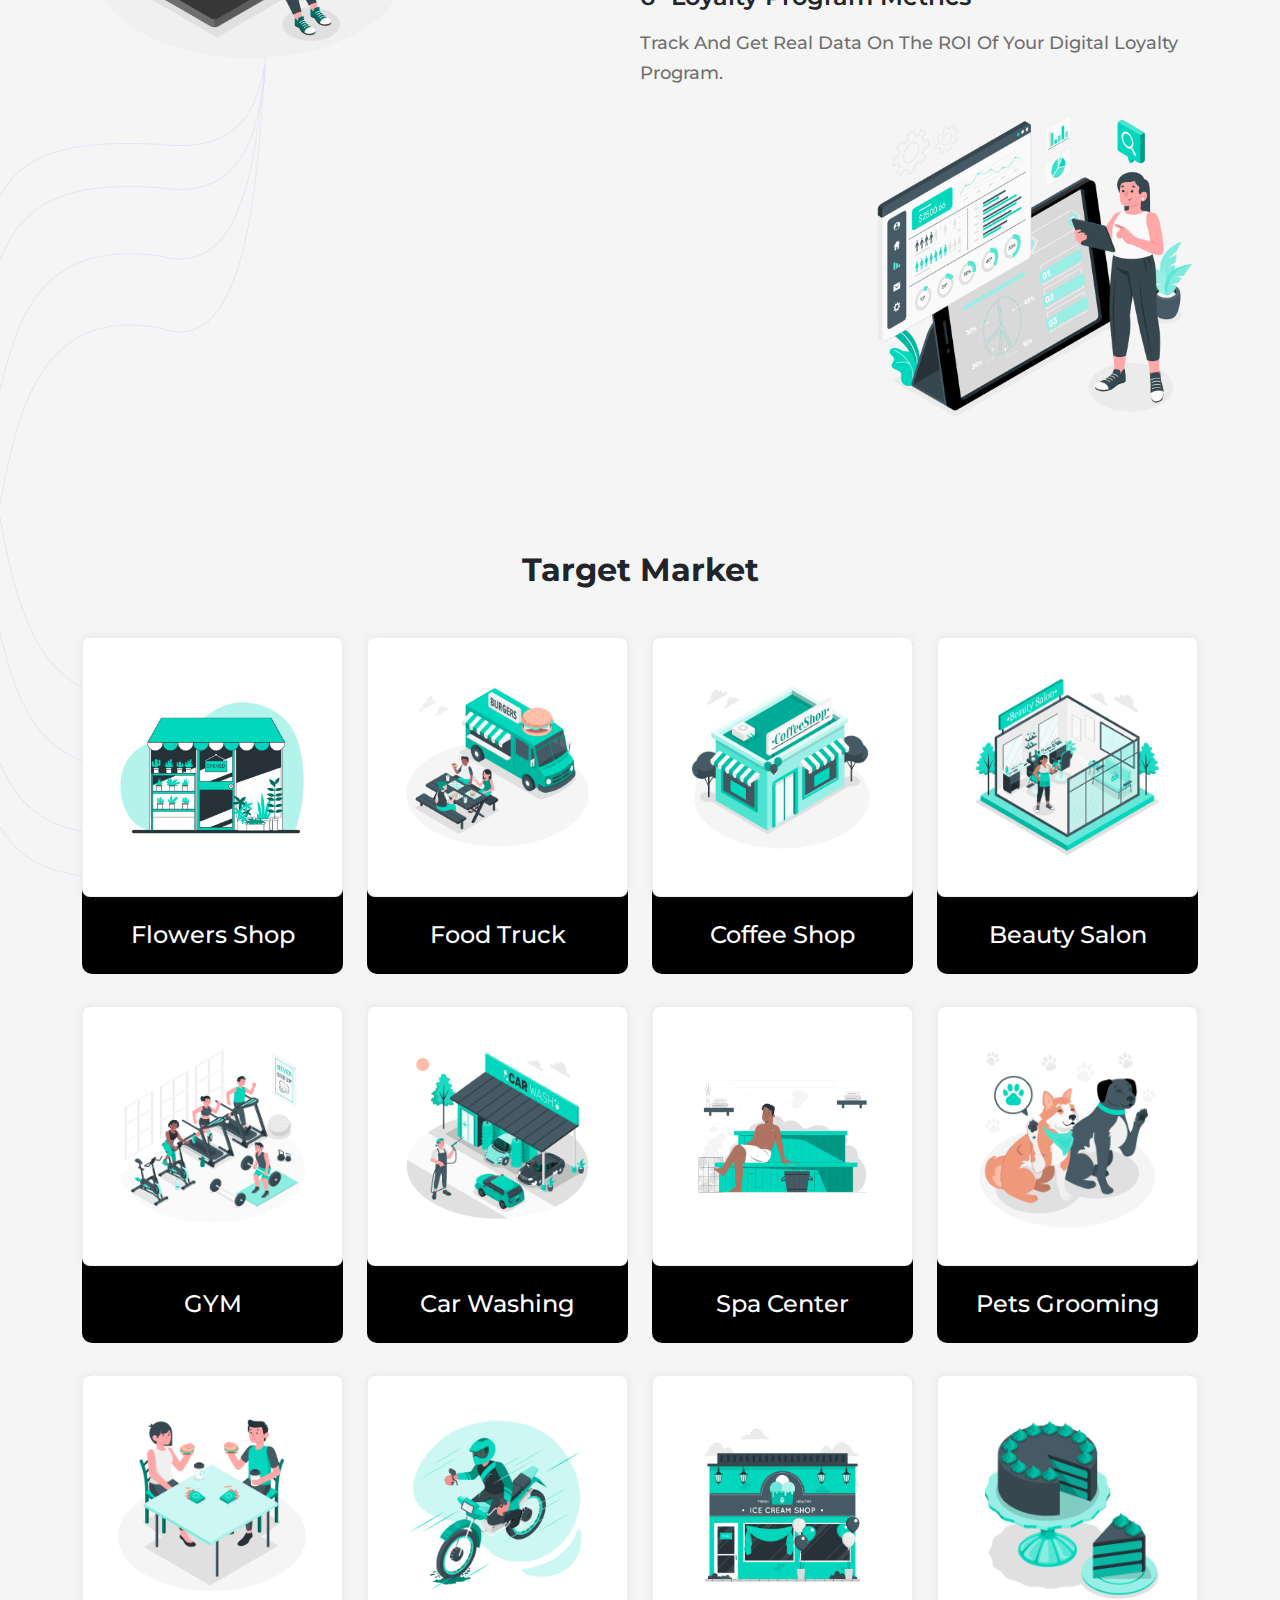
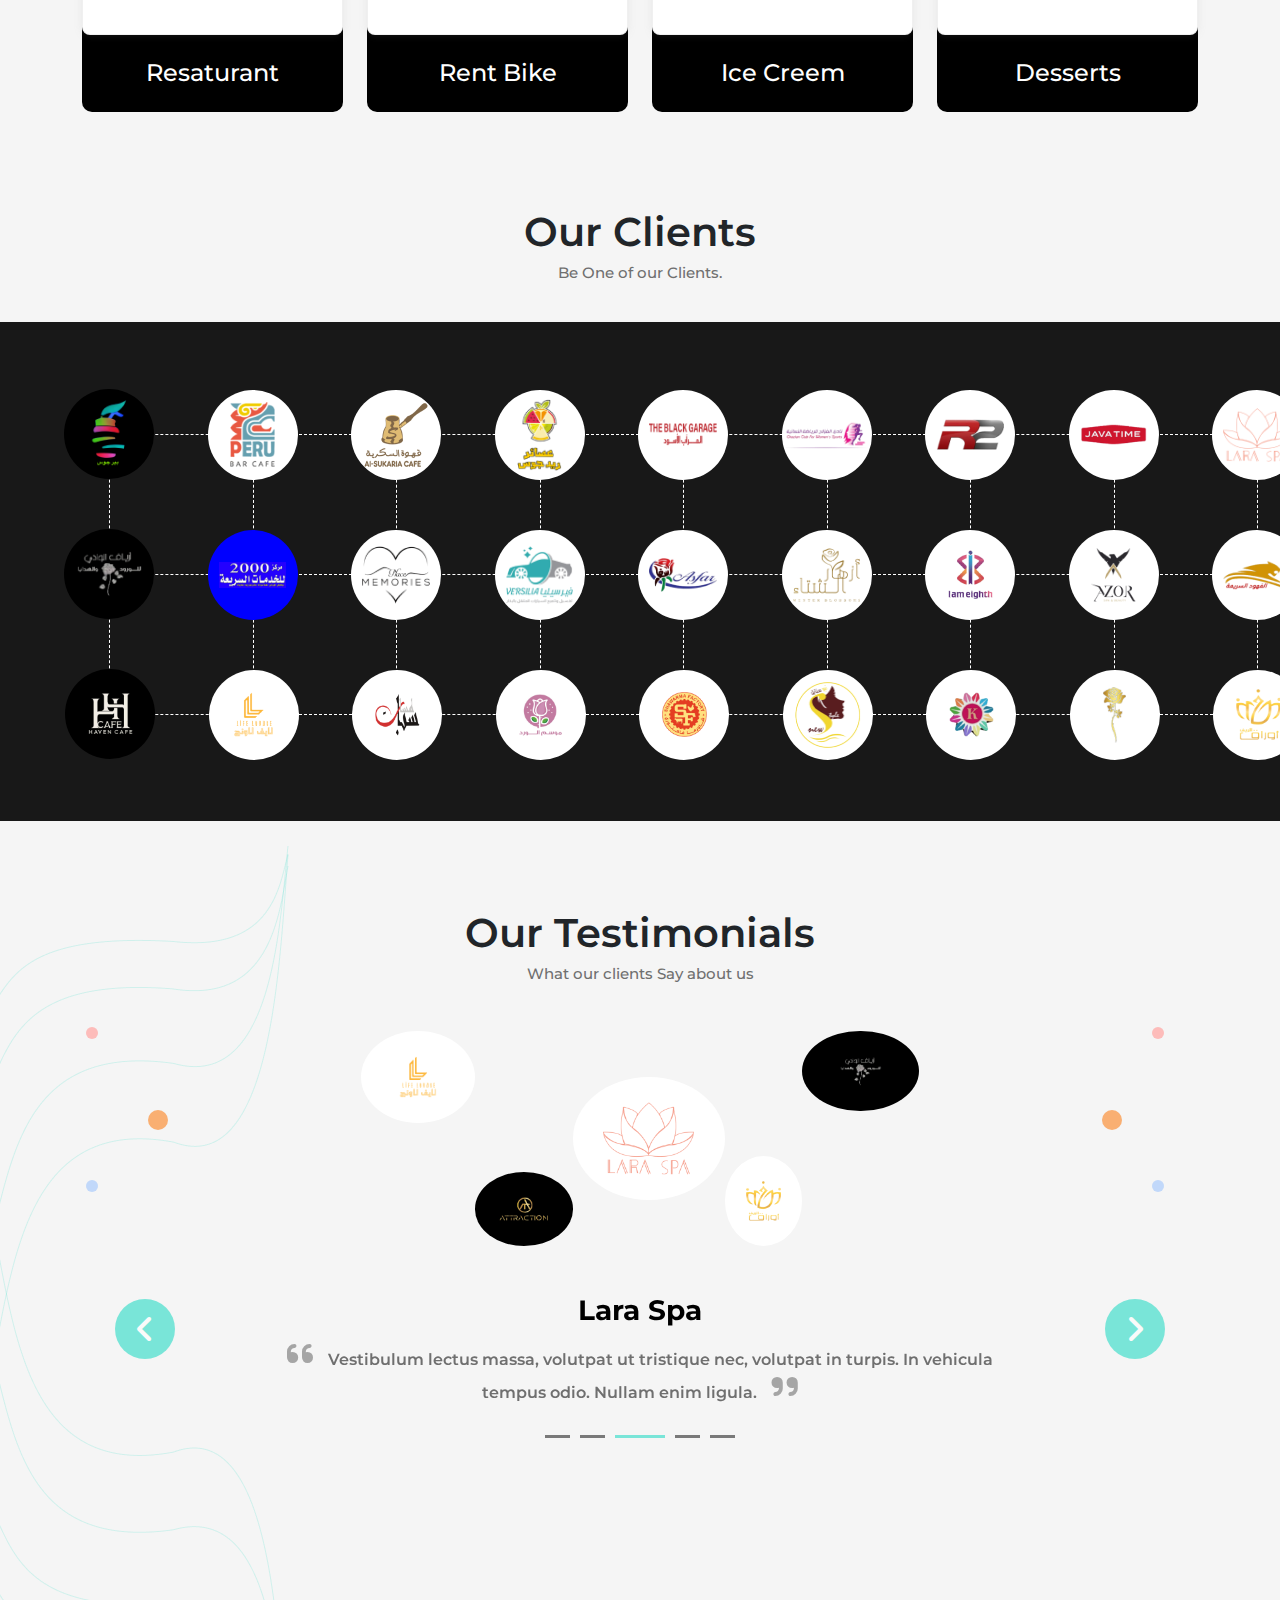
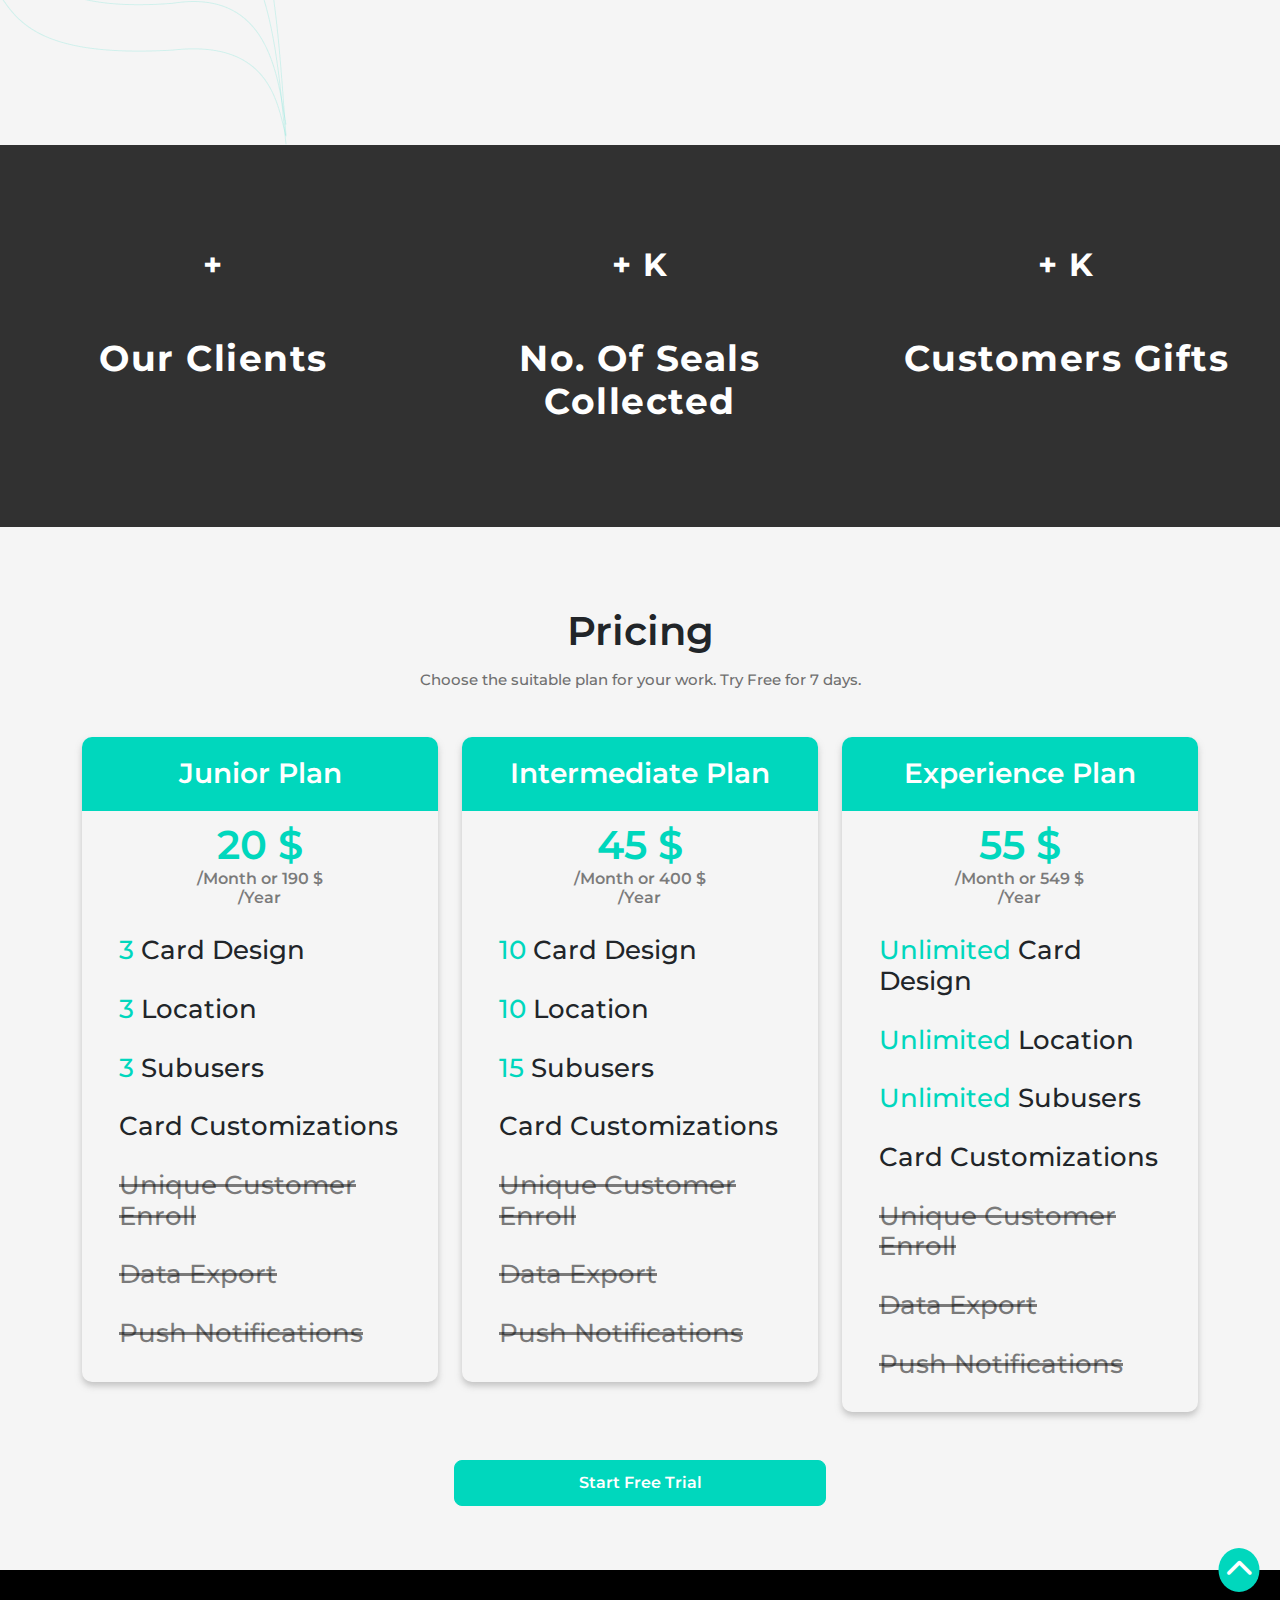
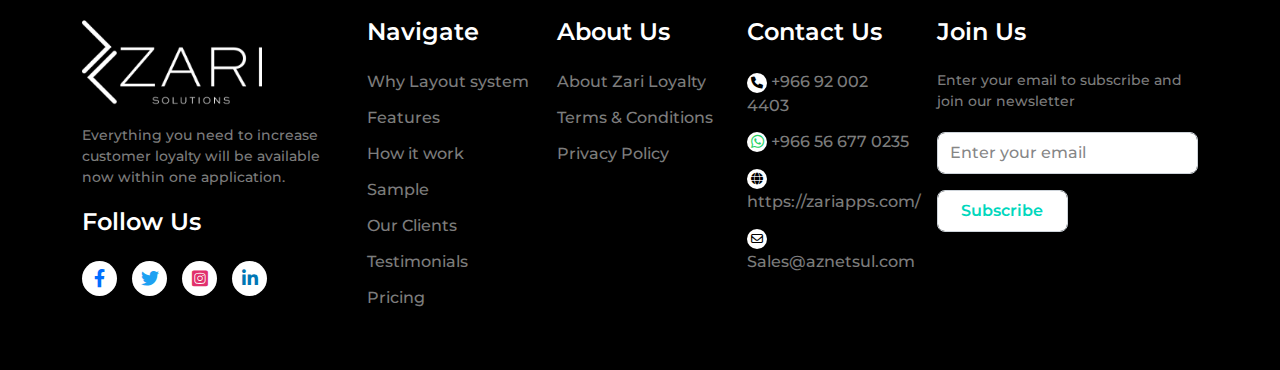
==== commit 9459760a: "checked on responsive and test functions" ====
--- a/index.html
+++ b/index.html
@@ -19,10 +19,9 @@
     <body>
 
         <!-- ready -->
-        <!-- <div id="ready">
-            <h4 class="mb-4 px-2">Welcome to our Home..</h4>
-            <h1 class="px-3">Thank you for using Nagwa Education Platform <i class="fa fa-spinner fa-spin"></i></h1>            
-        </div> -->
+        <div id="ready">
+            <i class="fa fa-spinner fa-5x fa-spin"></i>
+        </div>
 
         <!-- back to top -->
         <a id="topBtn" class="position-fixed bottom-0 end-0 translate-middle text-white"><i class="fa-solid fa-chevron-up fs-3 p-2 main-bg rounded-circle"></i></a>
@@ -837,7 +836,7 @@
                 </div> 
                 <div class="col-4 mx-auto">
                     <div class="text-center mt-5">
-                        <a href="#overview" class="btn main-btn w-100 text-capitalize semi-bold">start Free trial</a>
+                        <a target="_blank" href="check.html" class="btn main-btn w-100 text-capitalize semi-bold">start Free trial</a>
                     </div>
                 </div>
             </div>
@@ -915,7 +914,7 @@
         <!-- js files -->
         <script src="js/bootstrap.bundle.min.js"></script>
         <script src="js/jquery-3.6.0.min.js"></script>
-        <script type="module" src="js/main.js"></script>
+        <script src="js/main.js"></script>
 
     </body>
 </html>--- a/css/style.css
+++ b/css/style.css
@@ -6,26 +6,25 @@
 body{
     font-family: 'Montserrat', sans-serif;
     background-color: #F5F5F5;
-        /* overflow: hidden; */
-}
-
-/* #ready{
+    overflow: hidden;
+}
+
+#ready{
     text-align: center;
-    z-index: 999;
+    z-index: 99999;
     position: fixed;
     inset: 0;
     display: flex;
     justify-content: center;
     align-items: center;
-    flex-direction: column;
-    color: #fff;
-    font-weight: bold;
+    color: var(--mainColor);
     background-color: #000;
-} */
+}
 
 #topBtn{
     cursor: pointer;
     z-index: 99999;
+    display: none;
 }
 
 a{
@@ -1215,7 +1214,7 @@
     border-color: #000 !important;
 }
 .check-out .price .salary{
-    margin-bottom: 0.5rem !important;
+    margin-bottom: 1rem !important;
 }
 .check-out .price a{
     width: 50%;
@@ -1242,18 +1241,23 @@
         justify-content: center;
         align-items: center;
     }
-}
-
-
-
-
-
-
-
-
-
-
-
-
-
-
+    .caption-check{
+        width: 85%;
+        margin-left: auto;
+        margin-right: auto;
+    }
+}
+
+
+
+
+
+
+
+
+
+
+
+
+
+
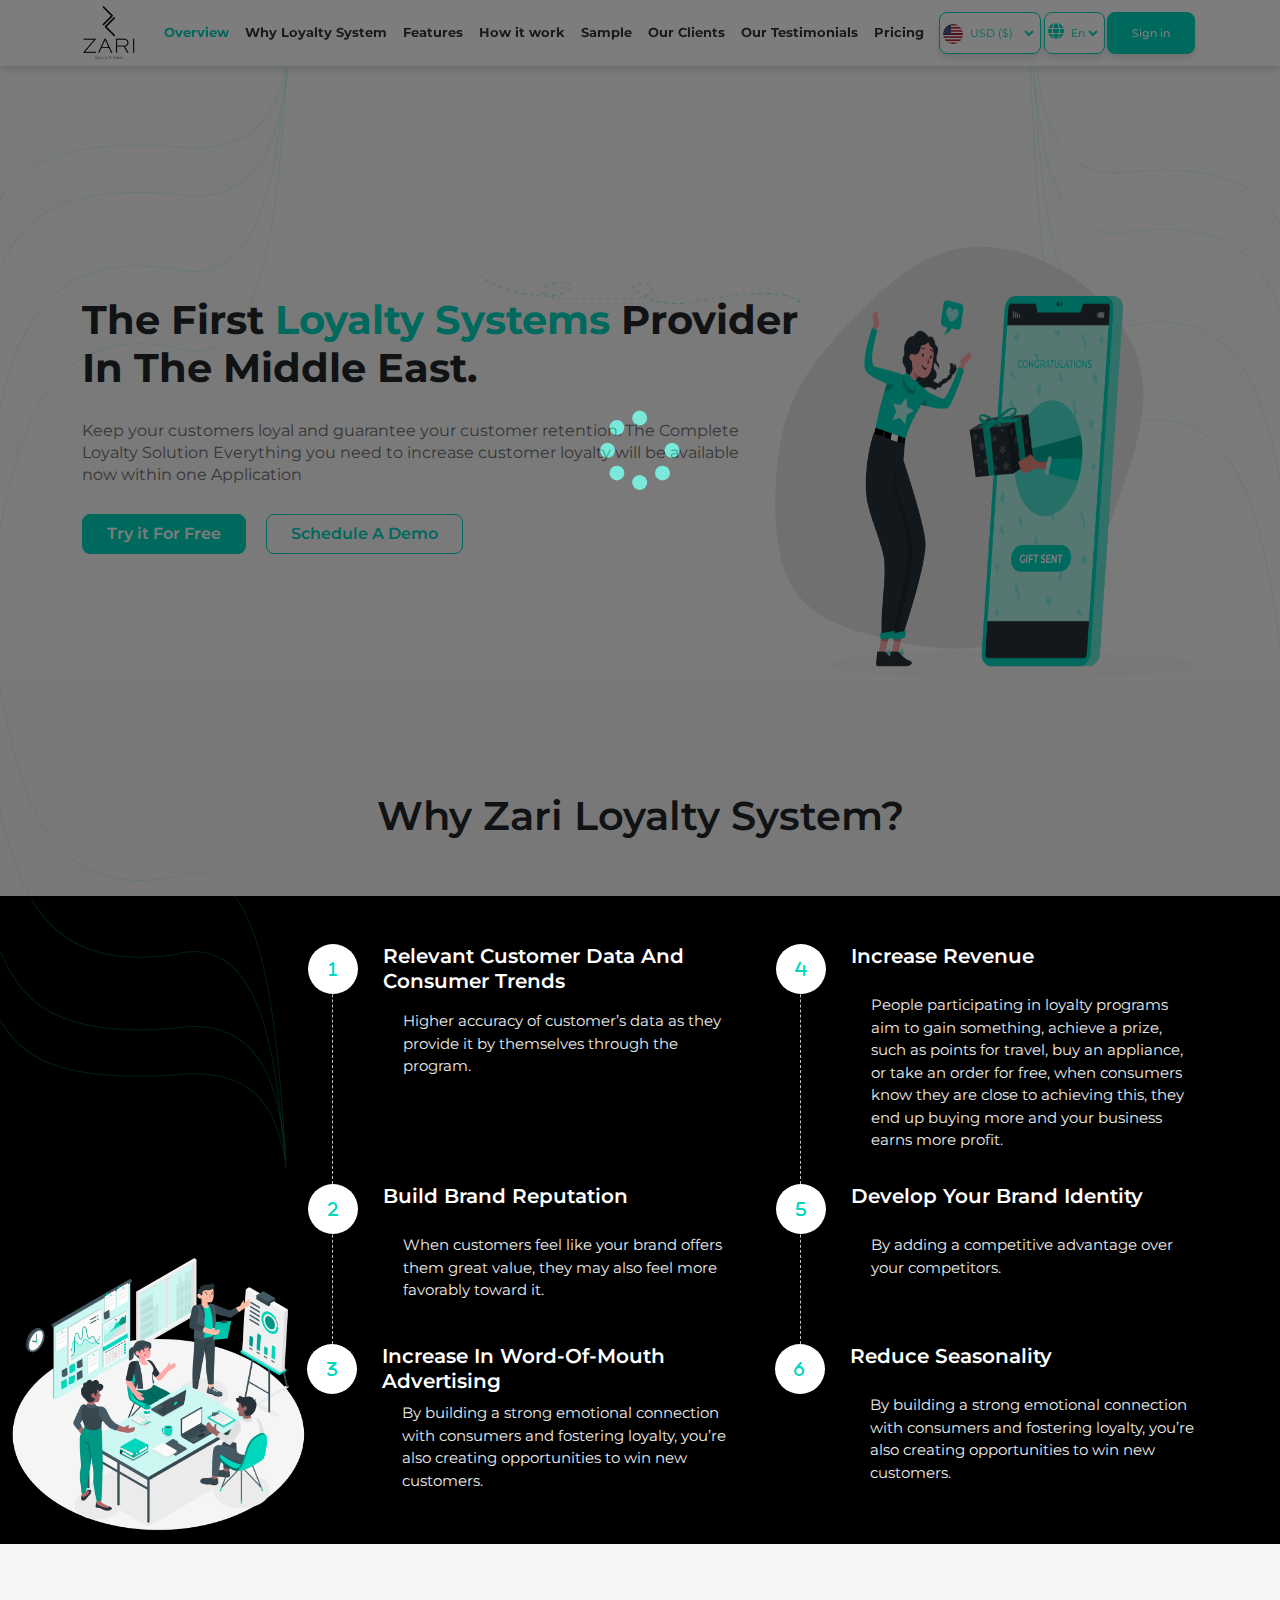
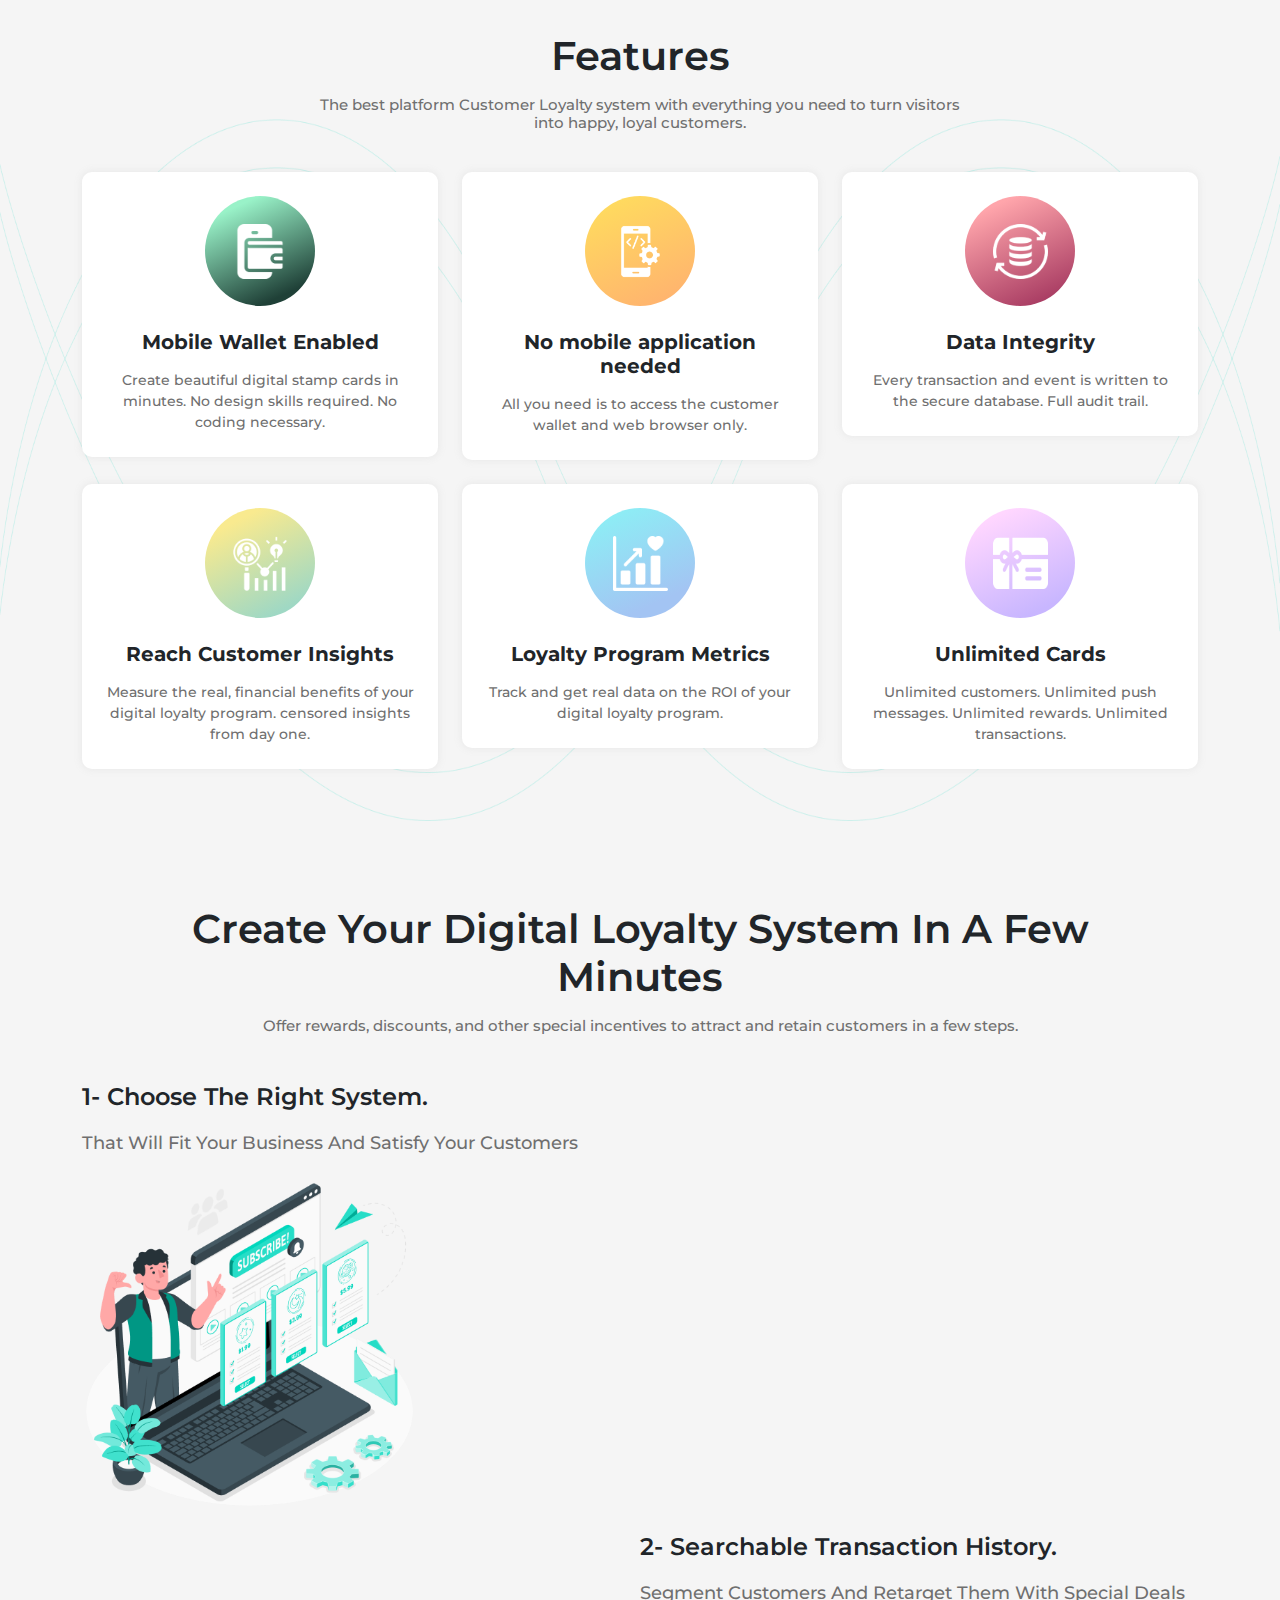
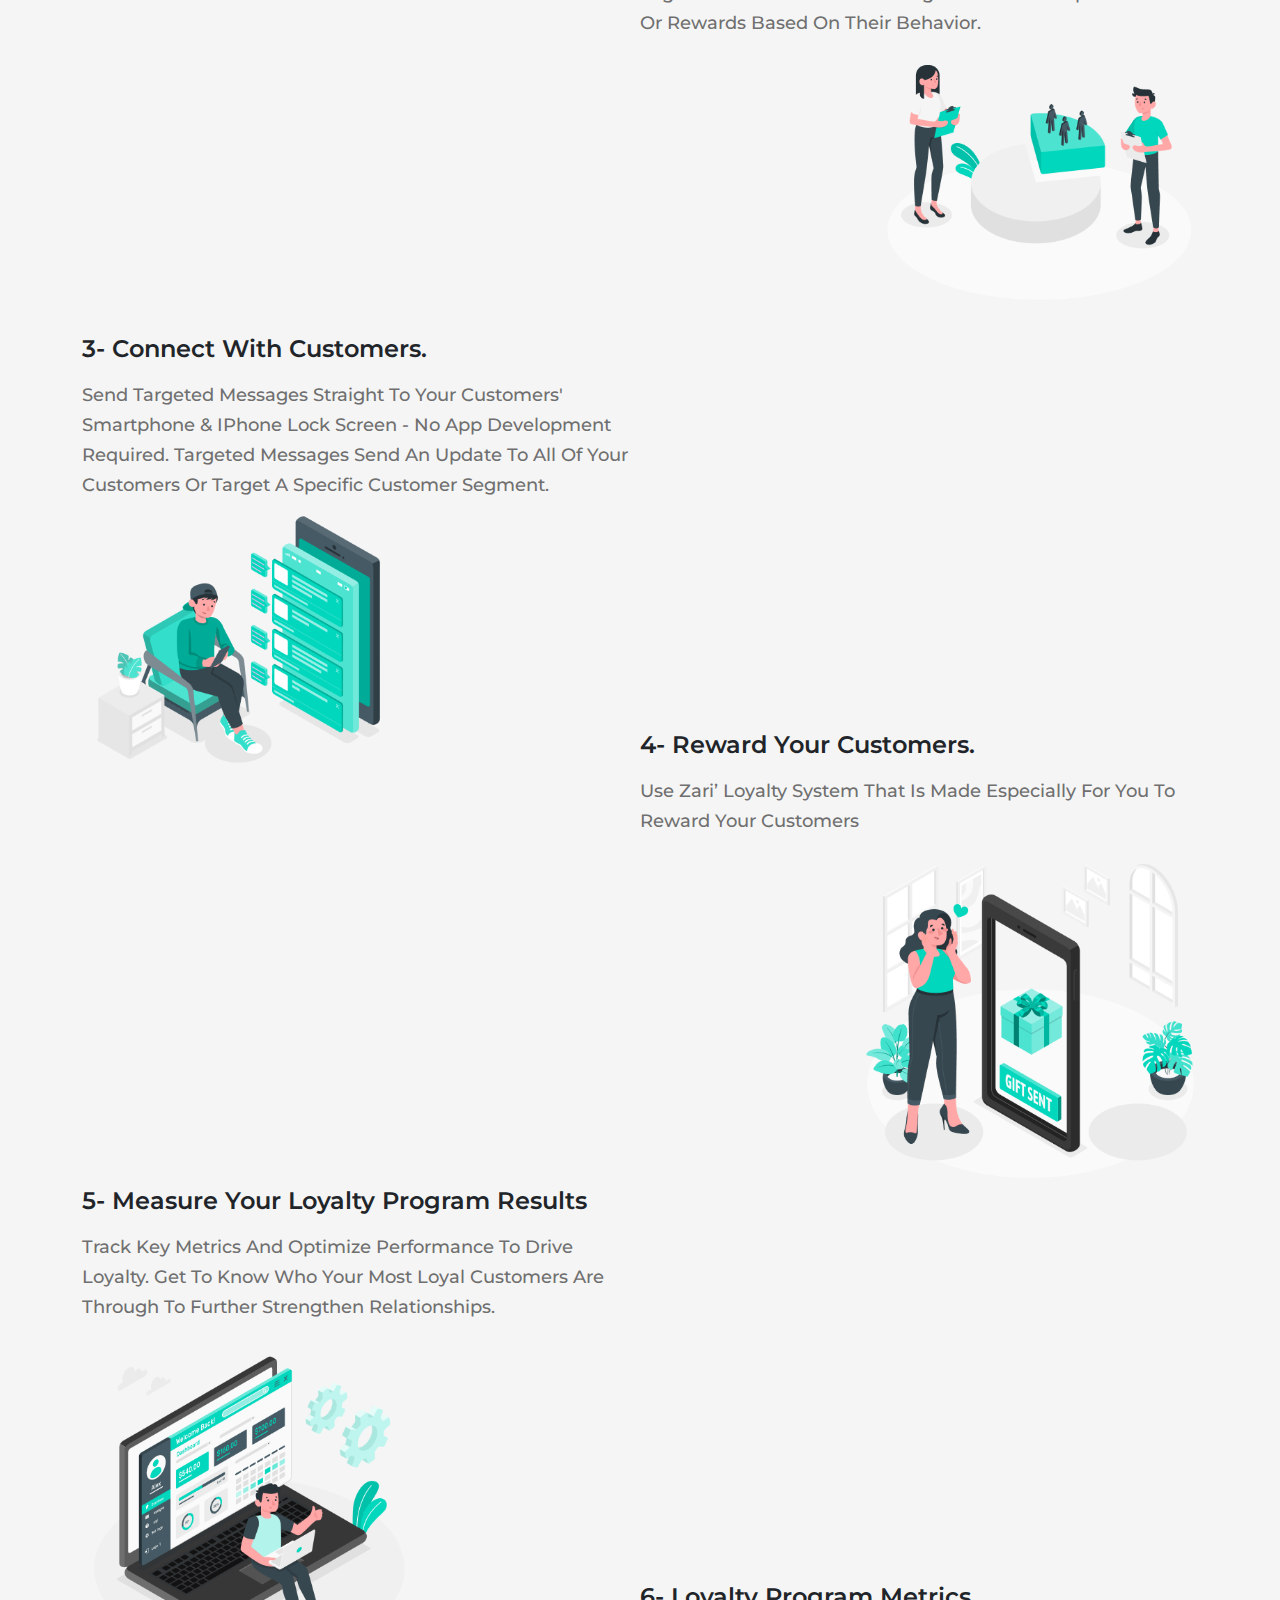
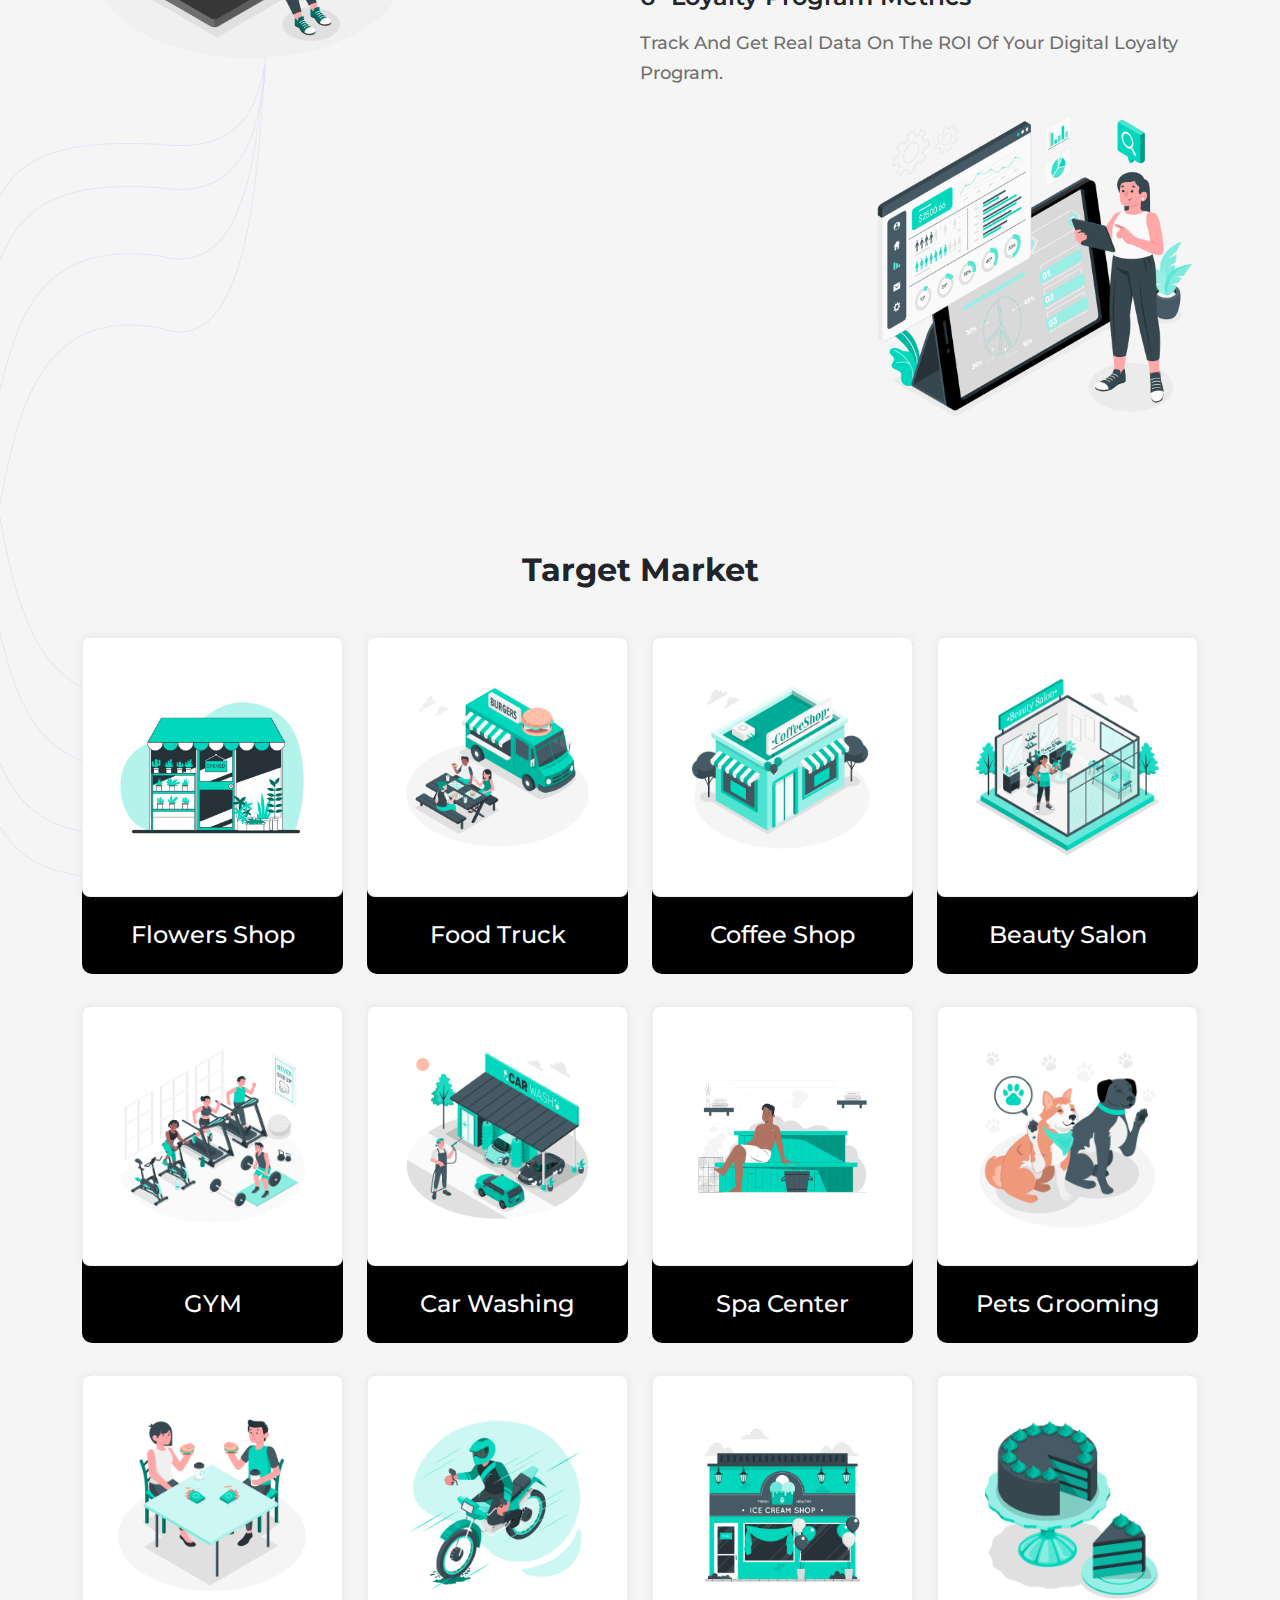
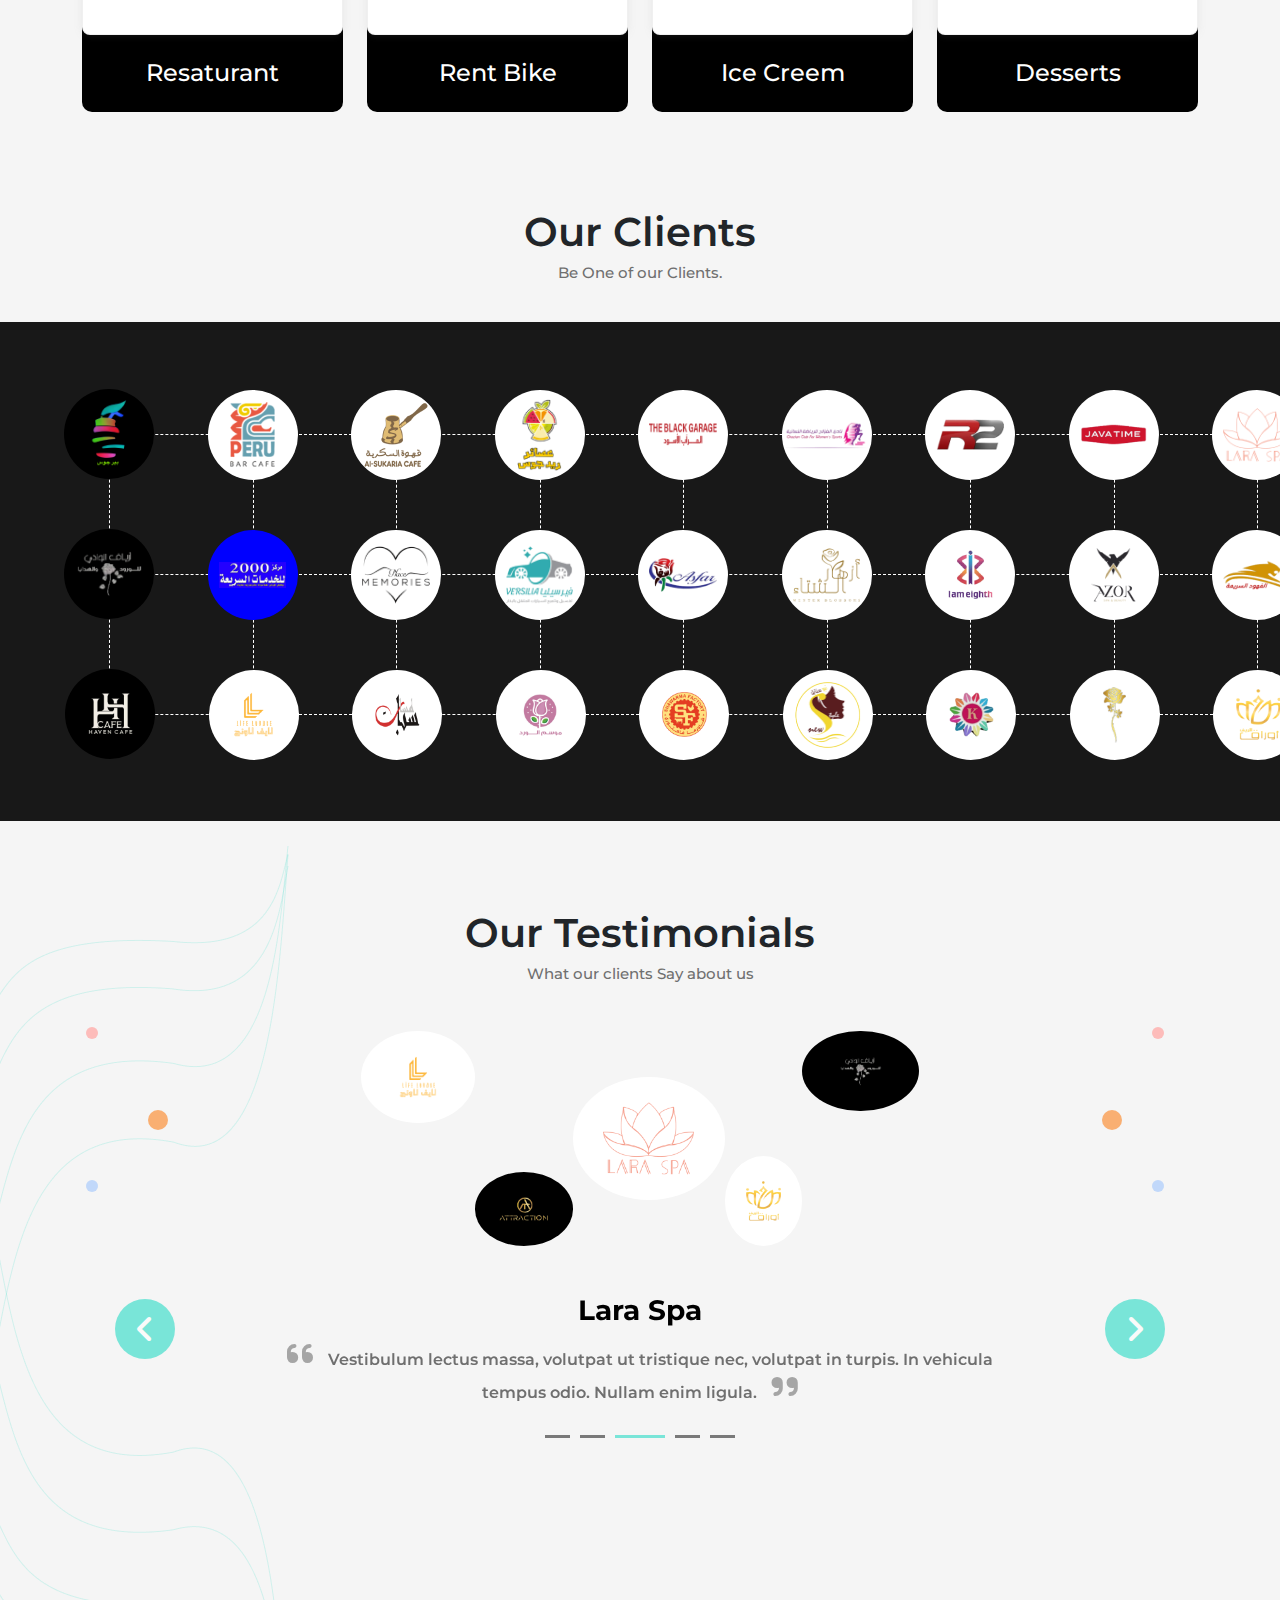
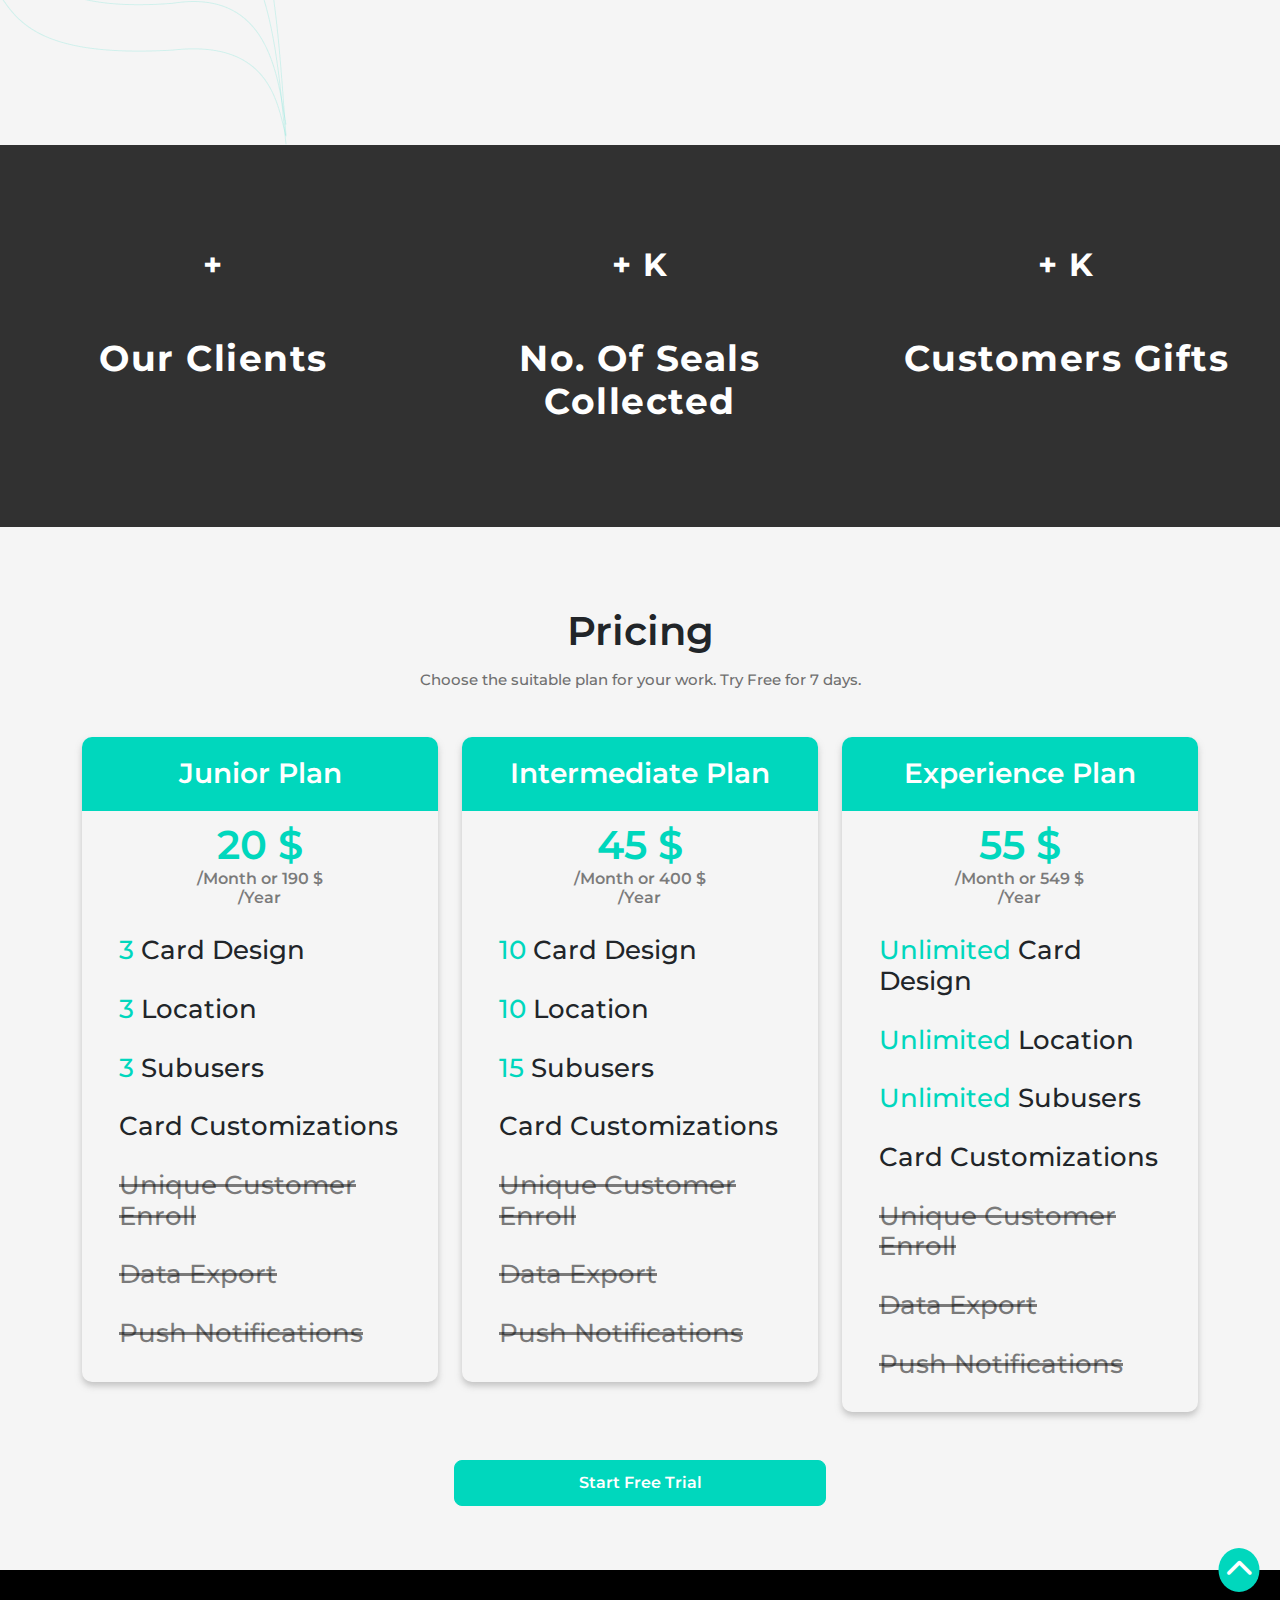
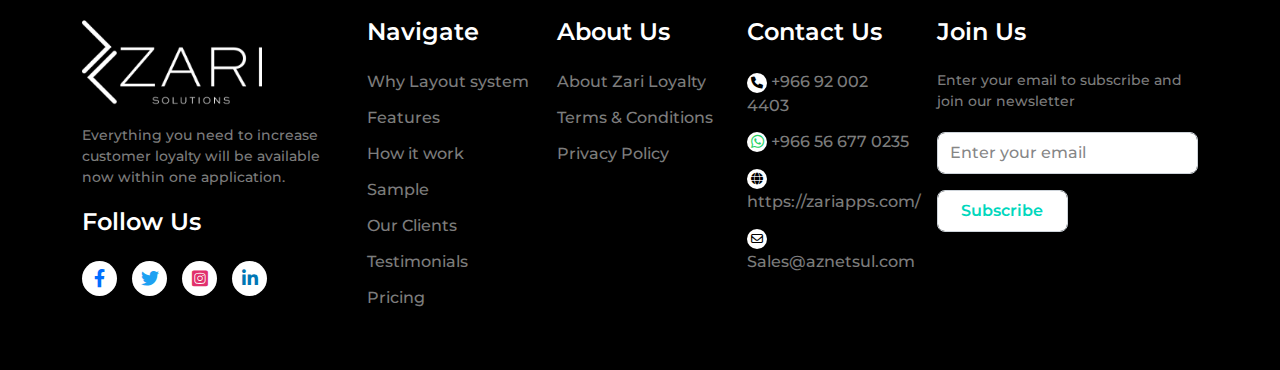
==== commit 9fe3d413: "test layout" ====
--- a/index.html
+++ b/index.html
@@ -910,7 +910,6 @@
             </div>
         </footer>
         
-
         <!-- js files -->
         <script src="js/bootstrap.bundle.min.js"></script>
         <script src="js/jquery-3.6.0.min.js"></script>
--- a/css/style.css
+++ b/css/style.css
@@ -1168,11 +1168,61 @@
     -webkit-background-clip: text;
     -webkit-text-fill-color: transparent;
     background-clip: text;
-    text-fill-color: transparent;
 }
 .radio-input{
     border-radius: 10px;
     box-shadow: 0px 4px 6px rgba(147, 147, 147, 0.6);
+    display: inline-flex;
+    vertical-align: middle;
+    height: 75px !important;
+    width: 250px !important;
+    justify-content: center;
+    align-items: center;
+    cursor: pointer !important;
+    margin-top: 15px;
+}
+.radio-input + .radio-input{
+    margin-left: 10px;
+}
+.radio-input input[type='radio']{
+    display: none;
+}
+.radio-input label{
+    display: block;
+    cursor: pointer;
+    position: relative;
+    white-space: nowrap;
+}
+.radio-input label::before{
+    content: '';
+    height: 18px;
+    width: 18px;
+    border: 2px solid #6F6F6F;
+    border-radius: 50%;
+    display: block;
+    position: absolute;
+    left: 0;
+    top: 50%;
+    transform: translate(-50% , -50%);
+}
+.radio-input label::after{
+    content: '';
+    height: 10px;
+    width: 10px;
+    background-color: var(--mainColor);
+    border-radius: 50%;
+    display: block;
+    position: absolute;
+    left: 0%;
+    top: 50%;
+    transform: translate(-50% , -50%) scale(0);
+    transition: all 0.3s;
+}
+.radio-input input[type='radio']:checked ~ label::before{
+    border: 2px solid var(--mainColor);
+}
+.radio-input input[type='radio']:checked ~ label::after{
+    transform: translate(-50% , -50%) scale(1);
 }
 .inputs-radio img{
     width: 40px;
@@ -1190,7 +1240,7 @@
     border: 2px solid var(--mainColor) !important;
 }
 .number-card img{
-    width: 30px;
+    width: 40px;
     height: 30px;
     position: absolute;
     top: 50%;
@@ -1231,6 +1281,8 @@
     color: #fff;
 }
 
+/* Responsive checkout page */
+
 @media screen and (max-width: 768px){
     .inputs-radio{
         flex-direction: column;
@@ -1246,18 +1298,21 @@
         margin-left: auto;
         margin-right: auto;
     }
-}
-
-
-
-
-
-
-
-
-
-
-
-
-
-
+    .radio-input + .radio-input{
+        margin-left: 0;
+    }
+}
+
+
+
+
+
+
+
+
+
+
+
+
+
+
